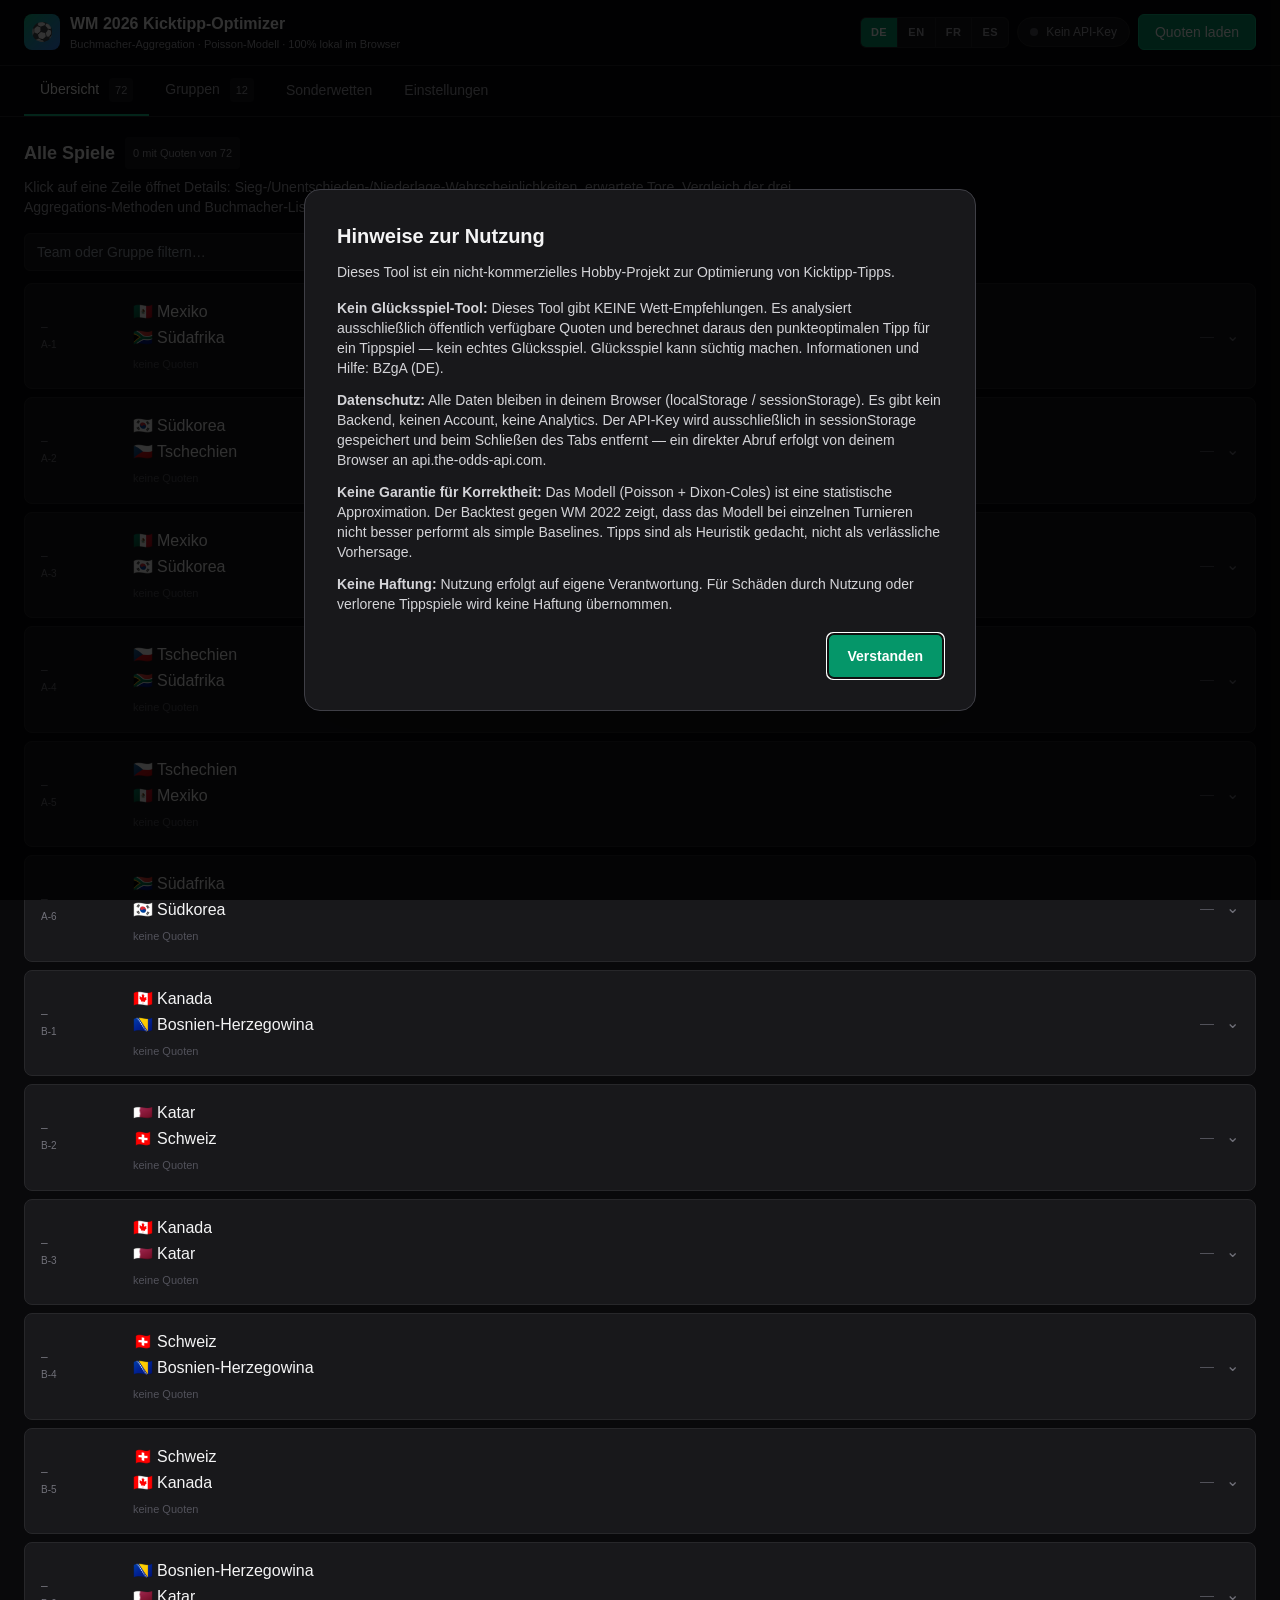
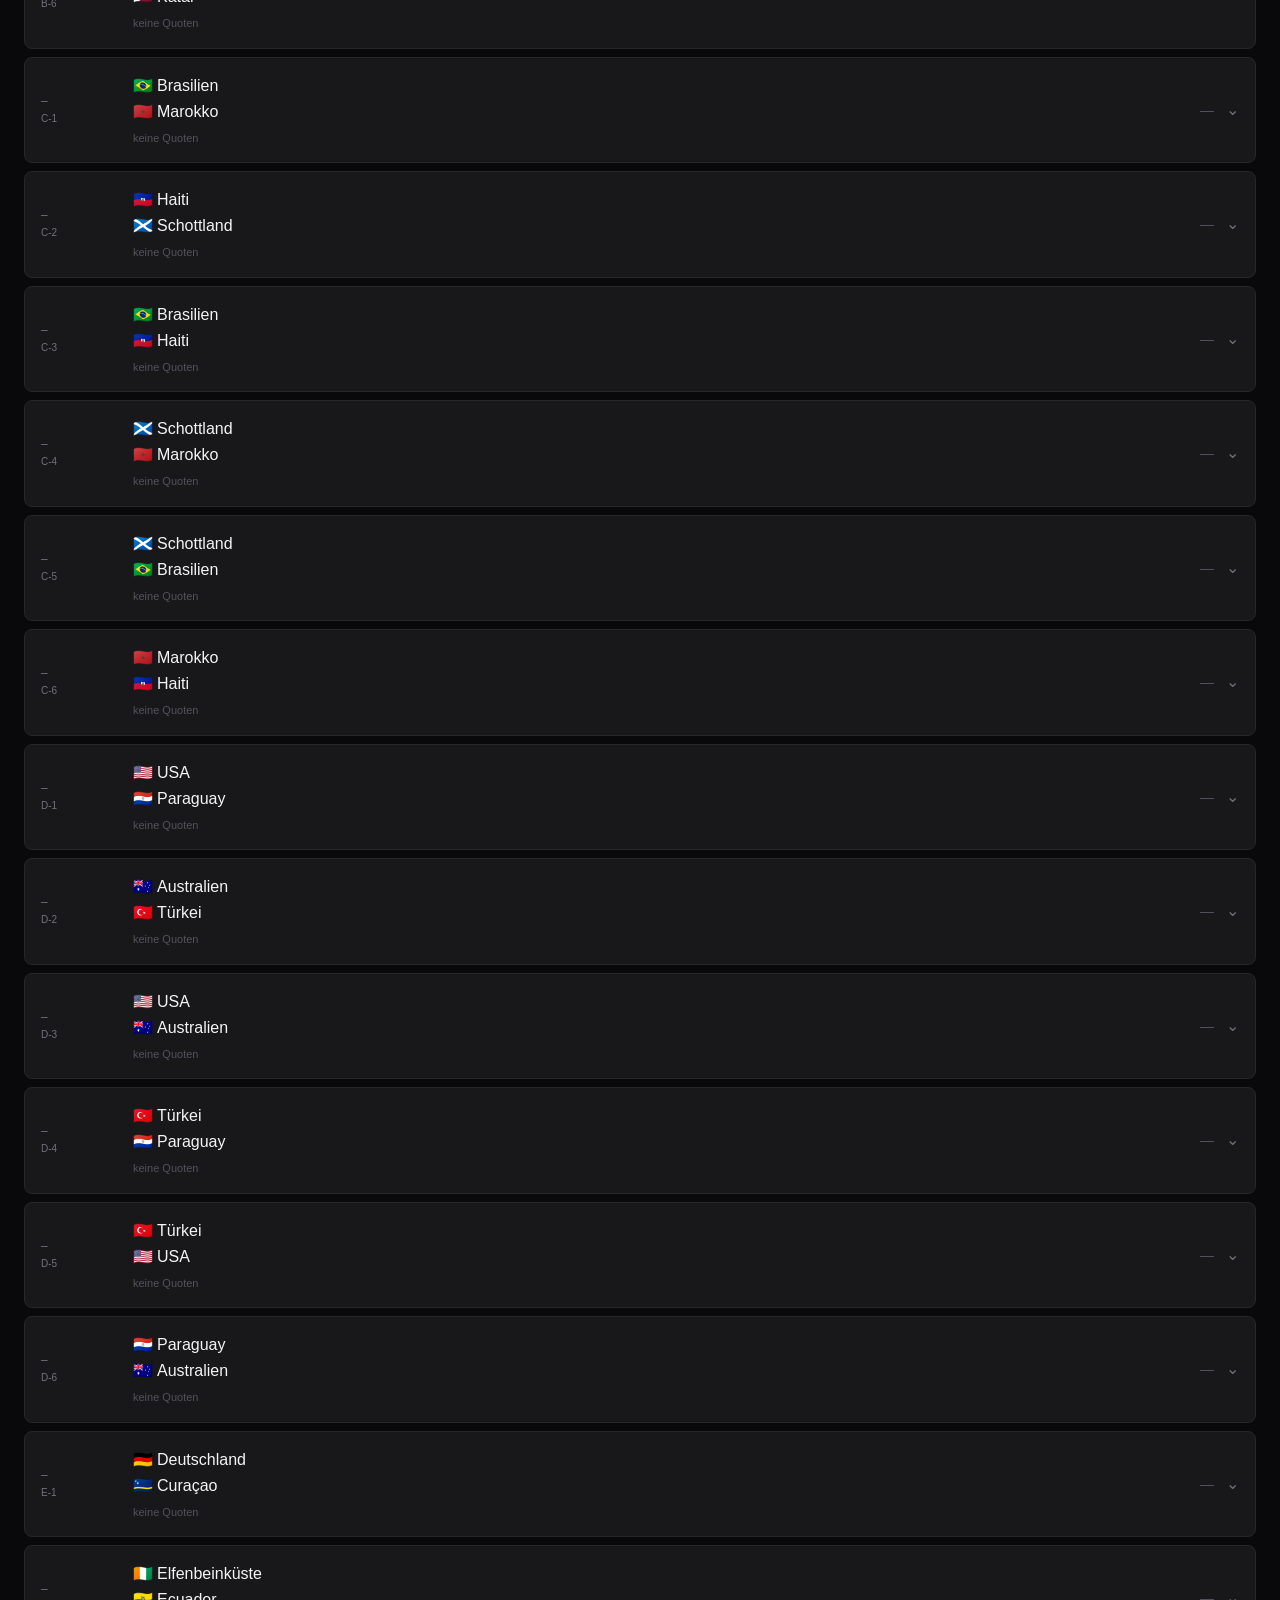
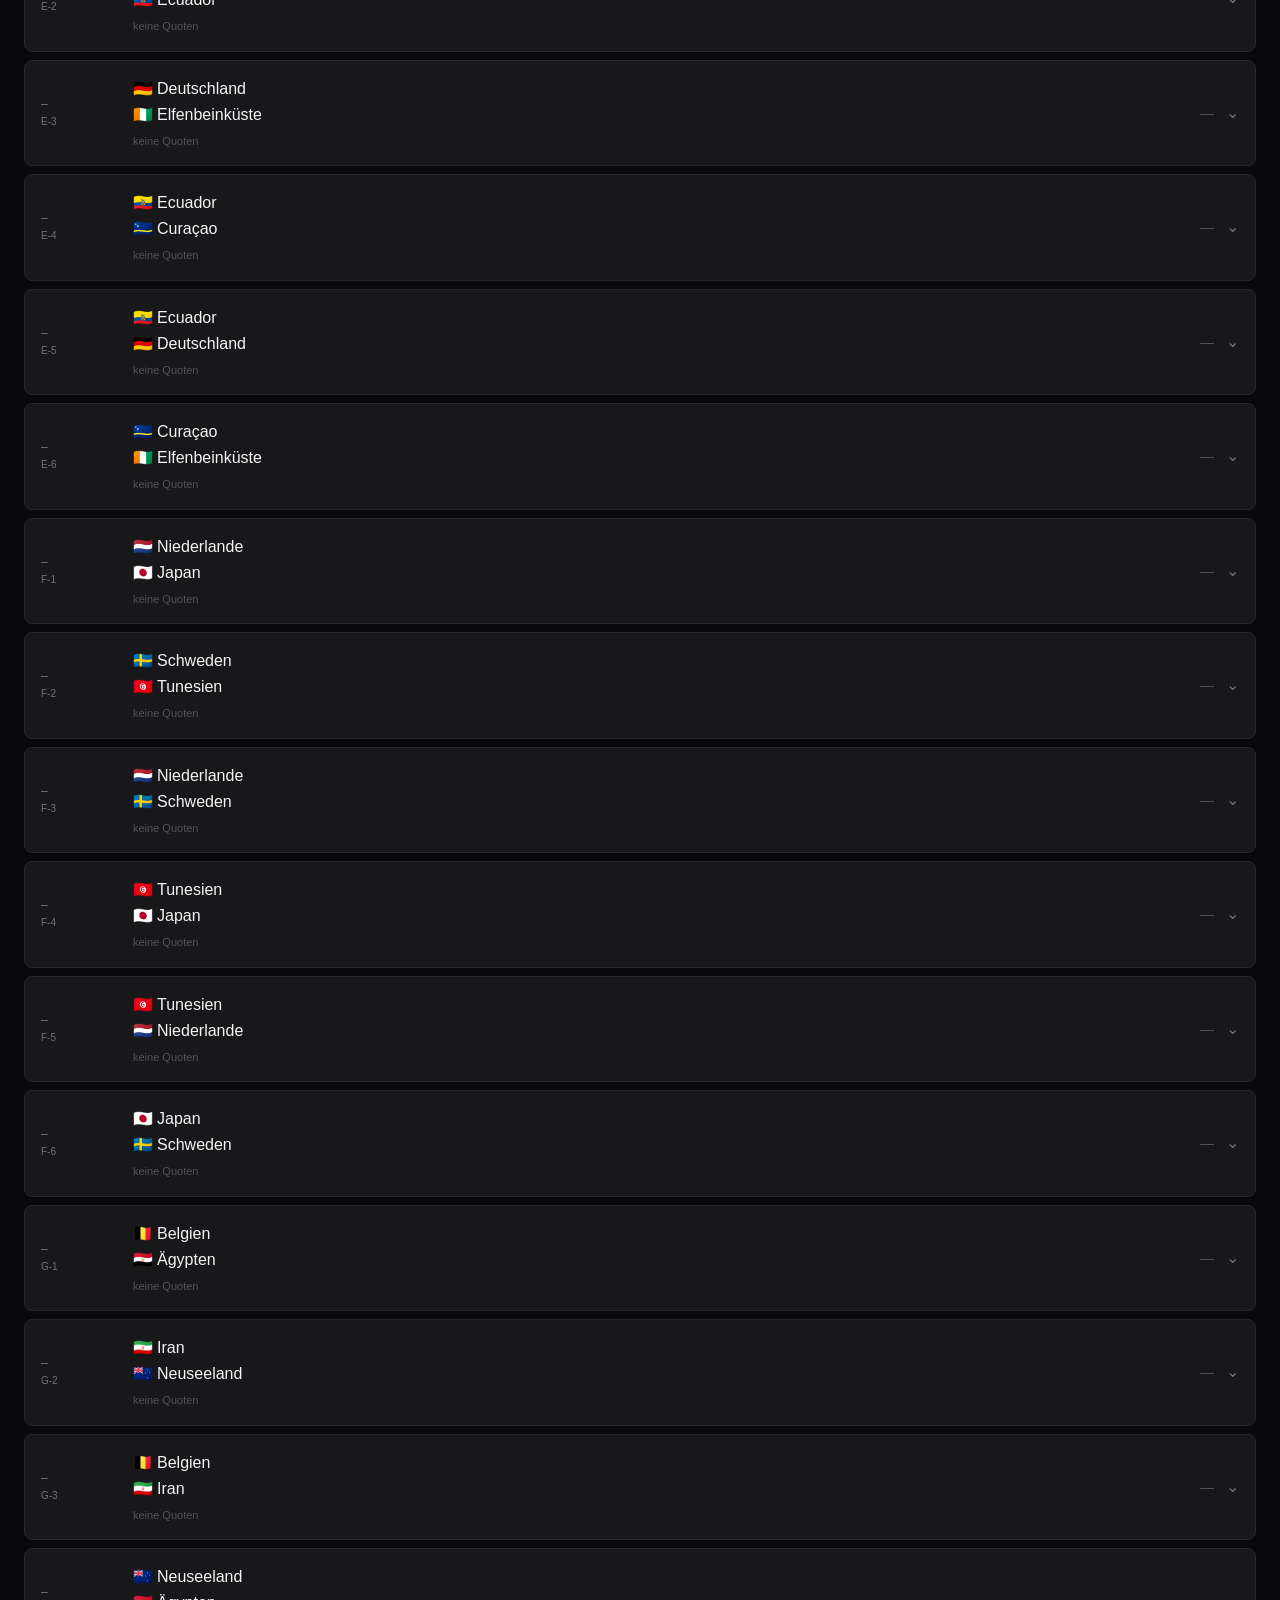
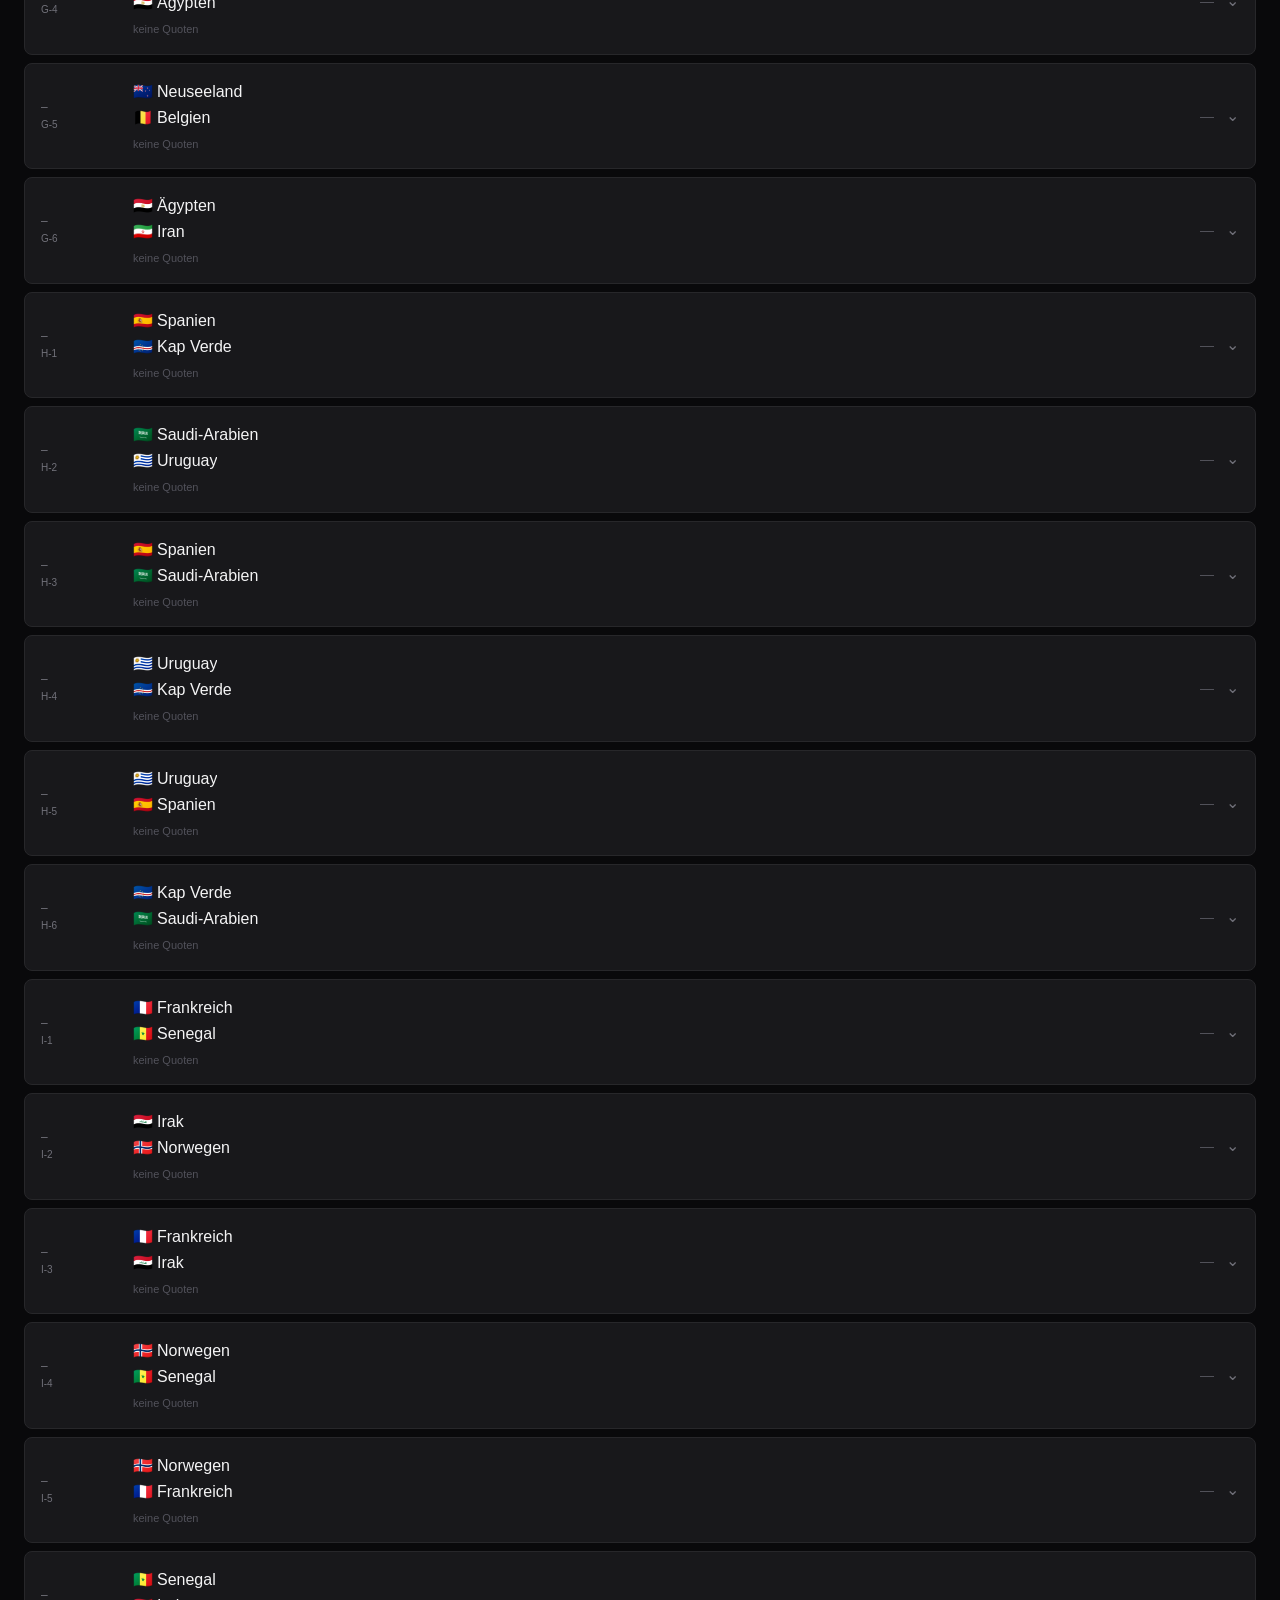
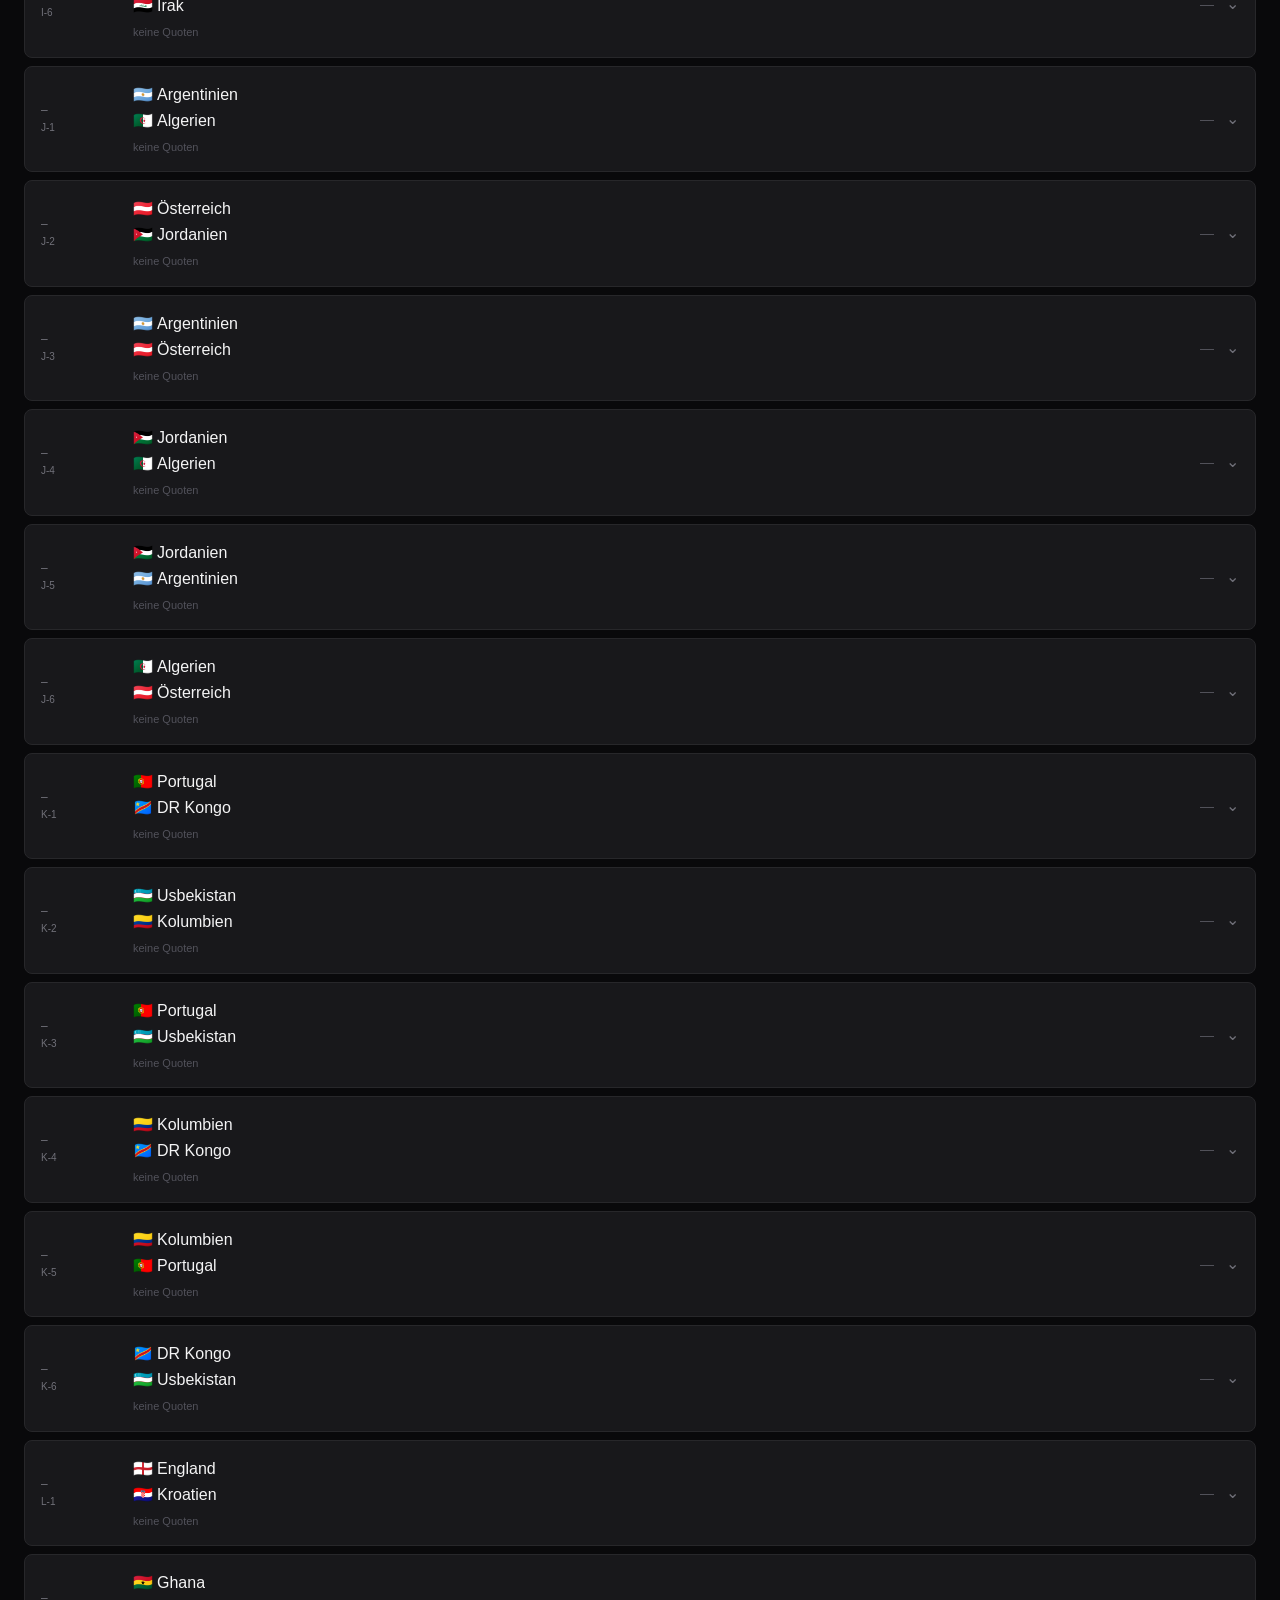
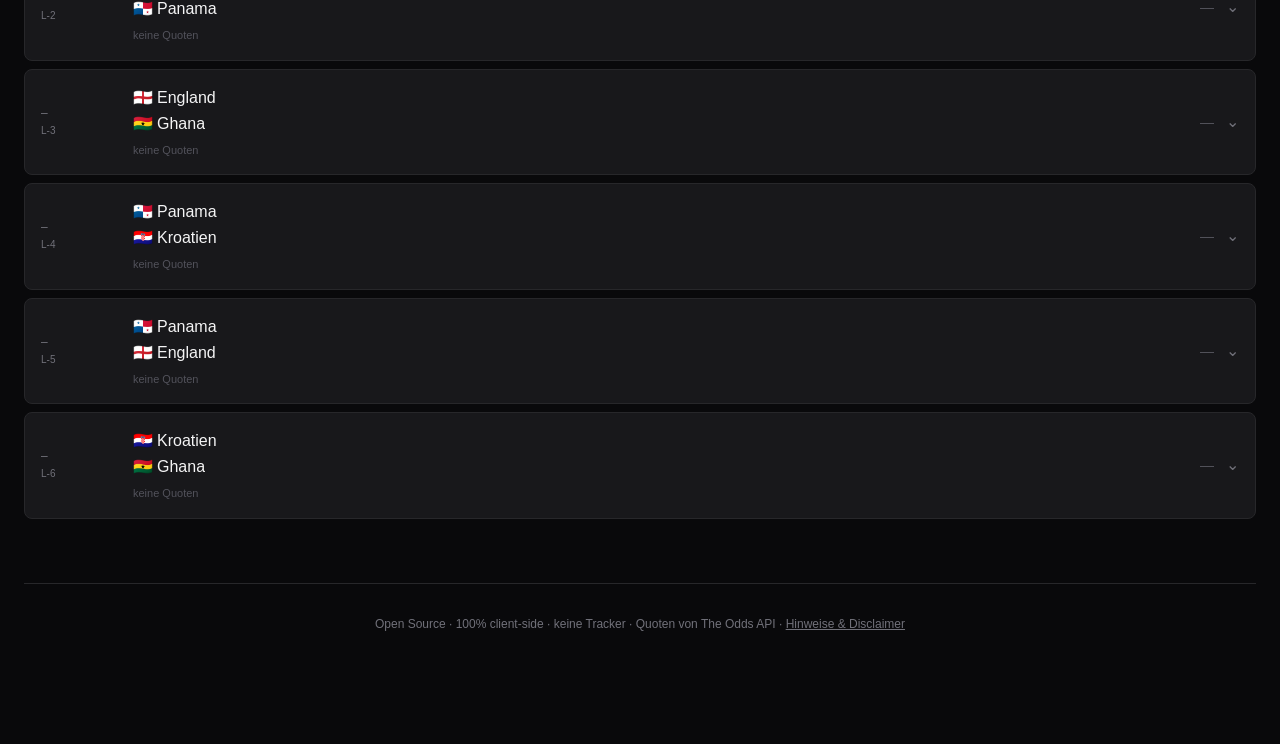
==== de/index.html @ d7603e02 "fix: resolve merge conflict in service worker and update domain Resolve merge conflict in sw.js by k" ====
<!DOCTYPE html>
<html lang="de" class="bg-zinc-950 text-zinc-100">
<head>
<meta charset="UTF-8">
<meta name="viewport" content="width=device-width, initial-scale=1.0, viewport-fit=cover">
<meta name="theme-color" content="#0d1117">
<title>WM 2026 Kicktipp-Optimizer – Quoten-Aggregator & Tipp-Berechner</title>
<meta name="description" content="WM 2026 Kicktipp-Optimizer: Quoten von 40+ Buchmachern aggregieren, optimalen Tipp via Poisson-Modell berechnen. Kostenlos, lokal im Browser, keine Anmeldung.">
<meta name="keywords" content="WM 2026, Kicktipp, Optimizer, Tippspiel, Buchmacher Quoten, Poisson Modell, Fußball Prognose, Weltmeisterschaft 2026">
<meta name="robots" content="index,follow,max-image-preview:large">
<meta name="author" content="WM 2026 Kicktipp-Optimizer">

<link rel="canonical" href="https://wm26-odds.com/de/">
<link rel="alternate" hreflang="de" href="https://wm26-odds.com/de/">
<link rel="alternate" hreflang="en" href="https://wm26-odds.com/en/">
<link rel="alternate" hreflang="fr" href="https://wm26-odds.com/fr/">
<link rel="alternate" hreflang="es" href="https://wm26-odds.com/es/">
<link rel="alternate" hreflang="x-default" href="https://wm26-odds.com/en/">

<meta property="og:type" content="website">
<meta property="og:locale" content="de_DE">
<meta property="og:locale:alternate" content="en_US">
<meta property="og:locale:alternate" content="fr_FR">
<meta property="og:locale:alternate" content="es_ES">
<meta property="og:title" content="WM 2026 Kicktipp-Optimizer – Quoten-Aggregator">
<meta property="og:description" content="Quoten von 40+ Buchmachern aggregieren und optimalen Tipp via Poisson-Modell berechnen. Kostenlos, lokal, ohne Anmeldung.">
<meta property="og:url" content="https://wm26-odds.com/de/">
<meta property="og:image" content="https://wm26-odds.com/og-image.svg">

<meta name="twitter:card" content="summary_large_image">
<meta name="twitter:title" content="WM 2026 Kicktipp-Optimizer">
<meta name="twitter:description" content="Optimaler Kicktipp-Tipp aus aggregierten Buchmacher-Quoten. 100% lokal im Browser.">
<meta name="twitter:image" content="https://wm26-odds.com/og-image.svg">

<script type="application/ld+json">
{
  "@context": "https://schema.org",
  "@type": "WebApplication",
  "name": "WM 2026 Kicktipp-Optimizer",
  "url": "https://wm26-odds.com/de/",
  "description": "Optimaler Kicktipp-Tipp für die FIFA WM 2026 aus aggregierten Buchmacher-Quoten via Poisson-Modell.",
  "applicationCategory": "SportsApplication",
  "operatingSystem": "Any (Web Browser)",
  "inLanguage": "de",
  "offers": { "@type": "Offer", "price": "0", "priceCurrency": "EUR" },
  "isAccessibleForFree": true
}
</script>

<link rel="manifest" href="/manifest.webmanifest">
<link rel="apple-touch-icon" href="/icon-192.svg">
<meta name="apple-mobile-web-app-capable" content="yes">
<meta name="apple-mobile-web-app-status-bar-style" content="black-translucent">
<link rel="icon" type="image/svg+xml" href="/favicon.svg">
<link rel="preconnect" href="https://api.the-odds-api.com" crossorigin>
<link rel="stylesheet" href="/assets/styles.css?v=v2026.05.24.1002">

<link rel="stylesheet" href="/assets/tailwind.css?v=v2026.05.24.1002">
<script defer src="https://cdn.vercel-insights.com/v1/script.js"></script>
<script>window.APP_LANG = 'de';</script>
</head>
<body class="bg-zinc-950 text-zinc-100 font-sans antialiased min-h-screen">

<header class="sticky top-0 z-50 bg-zinc-950/85 backdrop-blur-md border-b border-zinc-800">
  <div class="max-w-7xl mx-auto px-4 sm:px-6 py-3 flex items-center justify-between gap-3 flex-wrap">
    <a href="/de/" class="flex items-center gap-2.5 no-underline text-inherit">
      <div class="w-9 h-9 bg-gradient-to-br from-emerald-500 to-blue-500 rounded-lg flex items-center justify-center text-lg font-bold text-white">⚽</div>
      <div>
        <h1 class="text-sm sm:text-base font-semibold leading-tight">WM 2026 Kicktipp-Optimizer</h1>
        <div class="text-[11px] text-zinc-400 hidden sm:block" data-i18n="brandSub"></div>
      </div>
    </a>
    <div class="flex items-center gap-2 flex-wrap">
      <nav class="flex bg-zinc-900 border border-zinc-800 rounded-md overflow-hidden text-[11px] font-semibold uppercase tracking-wider" aria-label="Sprache wählen">
        <a href="/de/" class="px-2.5 py-1.5 bg-emerald-600 text-white" hreflang="de">DE</a>
        <a href="/en/" class="px-2.5 py-1.5 text-zinc-400 hover:text-white hover:bg-zinc-800 border-l border-zinc-800" hreflang="en">EN</a>
        <a href="/fr/" class="px-2.5 py-1.5 text-zinc-400 hover:text-white hover:bg-zinc-800 border-l border-zinc-800" hreflang="fr">FR</a>
        <a href="/es/" class="px-2.5 py-1.5 text-zinc-400 hover:text-white hover:bg-zinc-800 border-l border-zinc-800" hreflang="es">ES</a>
      </nav>
      <div id="apiStatus" class="inline-flex items-center gap-2 text-xs text-zinc-400 px-3 py-1.5 bg-zinc-900 border border-zinc-800 rounded-full">
        <span class="dot w-2 h-2 rounded-full bg-zinc-600"></span><span id="apiStatusText" data-i18n="apiStatusEmpty"></span>
      </div>
      <button id="fetchBtn" onclick="fetchAllOdds()" class="bg-emerald-600 hover:bg-emerald-500 text-white border border-emerald-500 px-3 sm:px-4 py-1.5 rounded-md text-sm font-medium min-h-[36px]" data-i18n="fetchOdds"></button>
    </div>
  </div>
</header>

<nav class="sticky top-[60px] z-40 bg-zinc-950/85 backdrop-blur-md border-b border-zinc-800 no-print">
  <div class="max-w-7xl mx-auto px-4 sm:px-6 flex">
    <button data-tab="overview" onclick="switchTab('overview')" class="text-white border-b-2 border-emerald-500 px-3 sm:px-4 py-3 text-sm font-medium min-h-[44px]">
      <span data-i18n="tabOverview"></span>
      <span class="ml-1.5 inline-block text-[11px] bg-zinc-900 px-1.5 py-0.5 rounded text-zinc-400" id="cntOverview">72</span>
    </button>
    <button data-tab="groups" onclick="switchTab('groups')" class="text-zinc-400 border-b-2 border-transparent px-3 sm:px-4 py-3 text-sm font-medium min-h-[44px]">
      <span data-i18n="tabGroups"></span>
      <span class="ml-1.5 inline-block text-[11px] bg-zinc-900 px-1.5 py-0.5 rounded text-zinc-400">12</span>
    </button>
    <button data-tab="specials" onclick="switchTab('specials')" class="text-zinc-400 border-b-2 border-transparent px-3 sm:px-4 py-3 text-sm font-medium min-h-[44px]">
      <span data-i18n="tabSpecials"></span>
    </button>
    <button data-tab="settings" onclick="switchTab('settings')" class="text-zinc-400 border-b-2 border-transparent px-3 sm:px-4 py-3 text-sm font-medium min-h-[44px]">
      <span data-i18n="tabSettings"></span>
    </button>
  </div>
</nav>

<main class="max-w-7xl mx-auto px-4 sm:px-6 pt-5 pb-20">

  <section data-tab-content="overview">
    <h2 class="text-lg font-semibold mb-2 flex items-center gap-2.5 flex-wrap">
      <span data-i18n="sectionAllMatches"></span>
      <span class="bg-zinc-900 text-zinc-400 text-[11px] font-medium px-2 py-0.5 rounded" id="overviewBadge"></span>
    </h2>
    <p class="text-zinc-400 text-sm mb-4 max-w-3xl" data-i18n="overviewHelp"></p>

    <div class="flex gap-2 items-center flex-wrap mb-3">
      <input type="text" id="filterInput" oninput="renderOverview()"
             class="bg-zinc-900 border border-zinc-800 text-white rounded-md px-3 py-2 text-sm min-w-[200px] flex-1 sm:flex-none sm:w-72 focus:outline-none focus:border-emerald-500"
             data-i18n-placeholder="filterPlaceholder">
      <button onclick="clearExpanded()" class="text-zinc-400 hover:text-white text-xs px-2.5 py-1.5 hover:bg-zinc-900 rounded" data-i18n="collapseAll"></button>
      <button onclick="exportCSV()" class="text-zinc-400 hover:text-white text-xs px-2.5 py-1.5 hover:bg-zinc-900 rounded" data-i18n="exportCsv"></button>
    </div>

    <div id="matchList"></div>
  </section>

  <section data-tab-content="groups" class="hidden">
    <h2 class="text-lg font-semibold mb-2 flex items-center gap-2.5 flex-wrap">
      <span data-i18n="sectionGroupStandings"></span>
      <span class="bg-zinc-900 text-zinc-400 text-[11px] font-medium px-2 py-0.5 rounded" data-i18n="groupBadge"></span>
    </h2>
    <p class="text-zinc-400 text-sm mb-4 max-w-3xl">
      <span data-i18n="groupHelp"></span>
      <span class="text-emerald-400">●</span> <span data-i18n="groupQual1"></span> ·
      <span class="text-blue-400">●</span> <span data-i18n="groupQual2"></span> ·
      <span class="text-amber-400">●</span> <span data-i18n="groupQual3"></span>.
    </p>
    <div id="groupsGrid" class="grid grid-cols-1 lg:grid-cols-2 xl:grid-cols-3 gap-4"></div>
  </section>

  <section data-tab-content="specials" class="hidden">
    <h2 class="text-lg font-semibold mb-2 flex items-center gap-2.5 flex-wrap">
      <span data-i18n="sectionSpecials"></span>
    </h2>
    <p class="text-zinc-400 text-sm mb-4 max-w-3xl" data-i18n="specialsHelp" data-i18n-html="1"></p>
    <div id="specialsContainer"></div>
  </section>

  <section data-tab-content="settings" class="hidden">
    <h2 class="text-lg font-semibold mb-4" data-i18n="sectionSettings"></h2>
    <div class="bg-zinc-900 border border-zinc-800 rounded-lg p-4 sm:p-6 max-w-3xl">

      <h3 class="text-xs uppercase tracking-wider text-zinc-400 font-semibold pb-2 mb-3 border-b border-zinc-800" data-i18n="settingsApiSection"></h3>
      <div class="grid sm:grid-cols-[200px,1fr] gap-3 items-center mb-3">
        <label class="text-sm text-zinc-400" for="apiKey" data-i18n="settingsApiKey"></label>
        <input type="password" id="apiKey" autocomplete="off"
               class="bg-zinc-950 border border-zinc-800 text-white rounded-md px-3 py-2 text-base sm:text-sm focus:outline-none focus:border-emerald-500 w-full max-w-md"
               data-i18n-placeholder="settingsApiKeyPlaceholder">
      </div>
      <div class="grid sm:grid-cols-[200px,1fr] gap-3 items-center mb-3">
        <label class="text-sm text-zinc-400" data-i18n="settingsRegions"></label>
        <div class="flex gap-2 flex-wrap">
          <label class="region-chip cursor-pointer inline-flex items-center gap-1.5 bg-zinc-950 border border-zinc-800 px-3 py-1.5 rounded-full text-xs text-zinc-400"><input type="checkbox" id="regEu" checked>EU</label>
          <label class="region-chip cursor-pointer inline-flex items-center gap-1.5 bg-zinc-950 border border-zinc-800 px-3 py-1.5 rounded-full text-xs text-zinc-400"><input type="checkbox" id="regUk" checked>UK</label>
          <label class="region-chip cursor-pointer inline-flex items-center gap-1.5 bg-zinc-950 border border-zinc-800 px-3 py-1.5 rounded-full text-xs text-zinc-400"><input type="checkbox" id="regUs" checked>US</label>
          <label class="region-chip cursor-pointer inline-flex items-center gap-1.5 bg-zinc-950 border border-zinc-800 px-3 py-1.5 rounded-full text-xs text-zinc-400"><input type="checkbox" id="regAu" checked>AU</label>
        </div>
      </div>
      <div class="grid sm:grid-cols-[200px,1fr] gap-3 items-center mb-4">
        <label class="text-sm text-zinc-400" for="defaultAgg" data-i18n="settingsAgg"></label>
        <select id="defaultAgg" class="bg-zinc-950 border border-zinc-800 text-white rounded-md px-3 py-2 text-base sm:text-sm focus:outline-none focus:border-emerald-500 w-full max-w-md">
          <option value="median" data-i18n="aggMedian"></option>
          <option value="mean" data-i18n="aggMean"></option>
          <option value="pinnacle" data-i18n="aggPinnacle"></option>
        </select>
      </div>
      <div class="bg-blue-500/10 border-l-3 border-blue-500 text-xs text-zinc-300 px-3 py-2.5 rounded-r-md mb-5" style="border-left-width:3px" data-i18n="privacyNote" data-i18n-html="1"></div>

      <h3 class="text-xs uppercase tracking-wider text-zinc-400 font-semibold pb-2 mb-3 border-b border-zinc-800" data-i18n="settingsKicktipp"></h3>
      <div class="grid sm:grid-cols-[200px,1fr] gap-3 items-center mb-2">
        <label class="text-sm text-zinc-400" for="ptsExact" data-i18n="settingsPtsExact"></label>
        <input type="number" id="ptsExact" value="4" step="1" min="0" class="bg-zinc-950 border border-zinc-800 text-white rounded-md px-3 py-2 text-base sm:text-sm focus:outline-none focus:border-emerald-500 w-24">
      </div>
      <div class="grid sm:grid-cols-[200px,1fr] gap-3 items-center mb-2">
        <label class="text-sm text-zinc-400" for="ptsDiff" data-i18n="settingsPtsDiff"></label>
        <input type="number" id="ptsDiff" value="3" step="1" min="0" class="bg-zinc-950 border border-zinc-800 text-white rounded-md px-3 py-2 text-base sm:text-sm focus:outline-none focus:border-emerald-500 w-24">
      </div>
      <div class="grid sm:grid-cols-[200px,1fr] gap-3 items-center mb-5">
        <label class="text-sm text-zinc-400" for="ptsTend" data-i18n="settingsPtsTend"></label>
        <input type="number" id="ptsTend" value="2" step="1" min="0" class="bg-zinc-950 border border-zinc-800 text-white rounded-md px-3 py-2 text-base sm:text-sm focus:outline-none focus:border-emerald-500 w-24">
      </div>

      <h3 class="text-xs uppercase tracking-wider text-zinc-400 font-semibold pb-2 mb-3 border-b border-zinc-800" data-i18n="settingsModel"></h3>
      <div class="grid sm:grid-cols-[200px,1fr] gap-3 items-center mb-5">
        <label class="text-sm text-zinc-400" for="maxGoals" data-i18n="settingsMaxGoals"></label>
        <input type="number" id="maxGoals" value="7" step="1" min="3" max="10" class="bg-zinc-950 border border-zinc-800 text-white rounded-md px-3 py-2 text-base sm:text-sm focus:outline-none focus:border-emerald-500 w-24">
      </div>

      <div class="flex gap-2 flex-wrap pt-4 border-t border-zinc-800">
        <button onclick="saveState()" class="bg-emerald-600 hover:bg-emerald-500 text-white border border-emerald-500 px-4 py-2 rounded-md text-sm font-medium min-h-[40px]" data-i18n="settingsSave"></button>
        <button onclick="loadState()" class="bg-zinc-900 hover:bg-zinc-800 border border-zinc-800 text-zinc-200 px-4 py-2 rounded-md text-sm font-medium min-h-[40px]" data-i18n="settingsLoad"></button>
        <button onclick="clearAll()" class="ml-auto text-red-400 hover:text-red-300 px-4 py-2 rounded-md text-sm font-medium min-h-[40px]" data-i18n="settingsReset"></button>
      </div>
    </div>
  </section>

  <footer class="text-center text-zinc-500 text-xs py-8 mt-16 border-t border-zinc-800">
    <p data-i18n="footerText" data-i18n-html="1"></p>
  </footer>
</main>

<div id="toast" class="fixed bottom-4 right-4 left-4 sm:left-auto z-[200] bg-zinc-900 border border-emerald-500 text-white px-4 py-2.5 rounded-lg shadow-xl text-sm opacity-0 pointer-events-none transition-all"></div>

<script src="/assets/i18n.js?v=v2026.05.24.1002"></script>
<script src="/assets/app.js?v=v2026.05.24.1002"></script>
</body>
</html>
---- assets/styles.css ----
/* Minimal custom styles – Tailwind übernimmt den Rest */

/* Pulse animation für Loading-Dot */
@keyframes pulse-dot { 0%, 100% { opacity: 1 } 50% { opacity: 0.3 } }
.animate-pulse-dot { animation: pulse-dot 1s infinite; }

/* Custom: Region-Chip "active state" via :has() (Tailwind kann das nicht direkt) */
.region-chip:has(input:checked) {
  background: rgba(63, 185, 80, 0.15);
  color: #3fb950;
  border-color: #3fb950;
}
.region-chip input { display: none; }

/* Sort-Indicator für Tabellen-Header */
th.sort-asc::after { content: ' ↑'; color: #3fb950; }
th.sort-desc::after { content: ' ↓'; color: #3fb950; }

/* Smooth slide-in für Detail-Panel */
.detail-panel-enter {
  animation: slideDown 0.2s ease-out;
}
@keyframes slideDown {
  from { opacity: 0; max-height: 0; }
  to { opacity: 1; max-height: 1200px; }
}

/* Sichtbare Scrollbar im Bookmaker-Listen-Container */
.bm-scroll::-webkit-scrollbar { width: 6px; height: 6px; }
.bm-scroll::-webkit-scrollbar-thumb { background: #30363d; border-radius: 3px; }
.bm-scroll::-webkit-scrollbar-track { background: transparent; }

/* iOS-Safari: prevent zoom on input focus */
@supports (-webkit-touch-callout: none) {
  input[type="number"], input[type="text"], input[type="password"], select, textarea {
    font-size: 16px !important;
  }
}

/* Print-Stylesheet für saubere Ausdrucke */
@media print {
  .no-print { display: none !important; }
  body { background: white; color: black; }
}
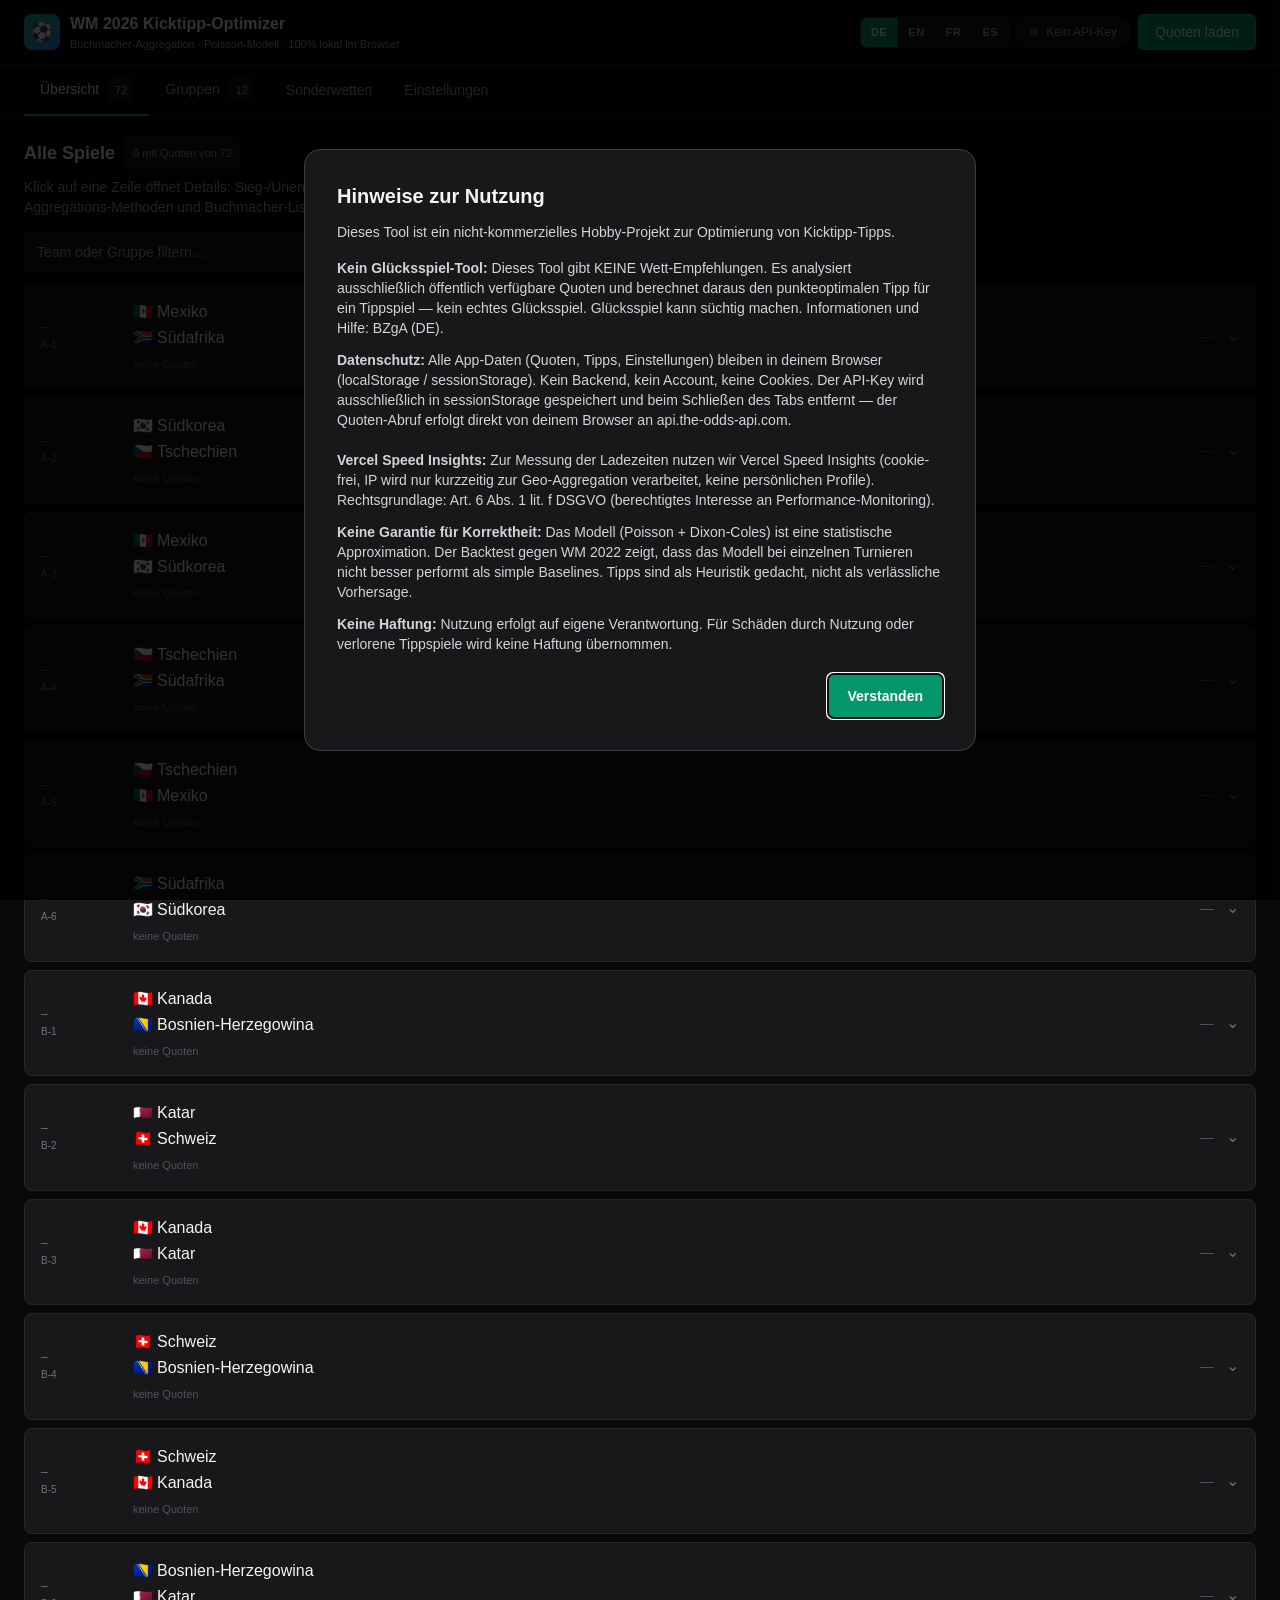
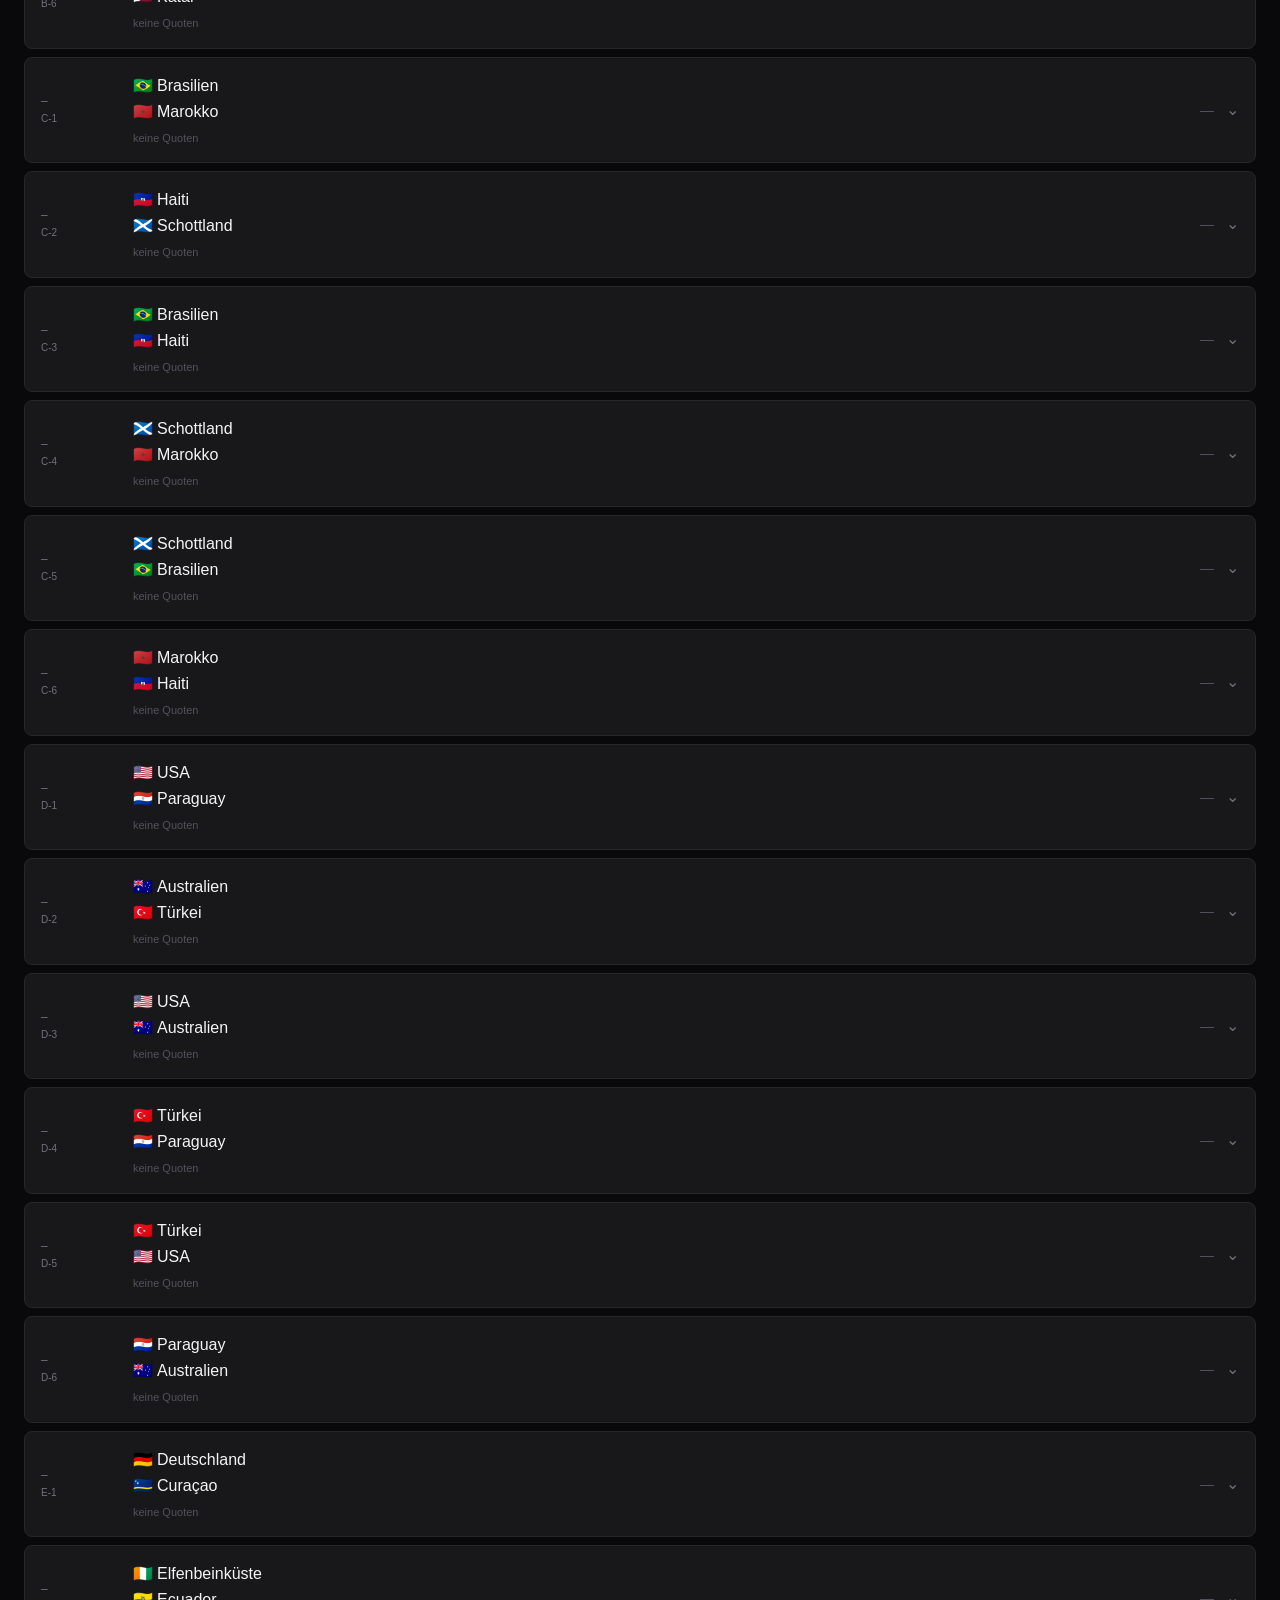
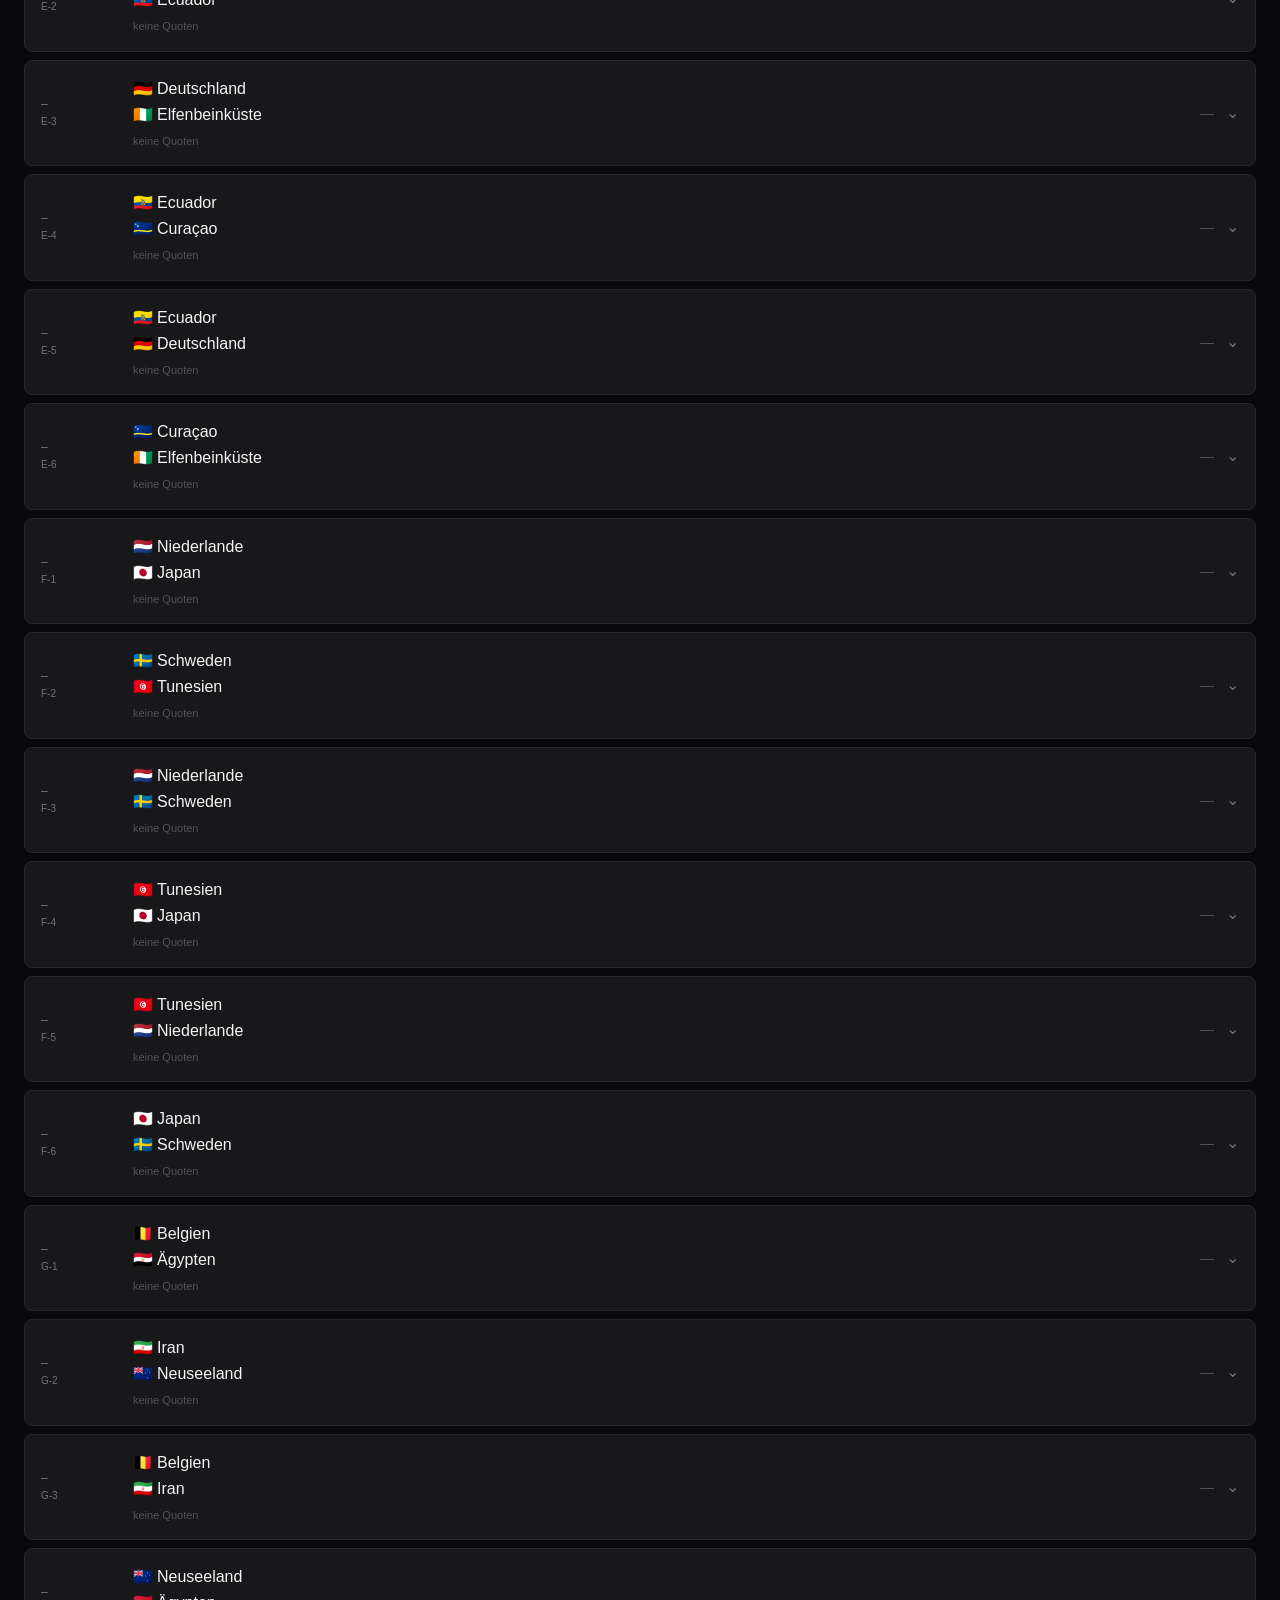
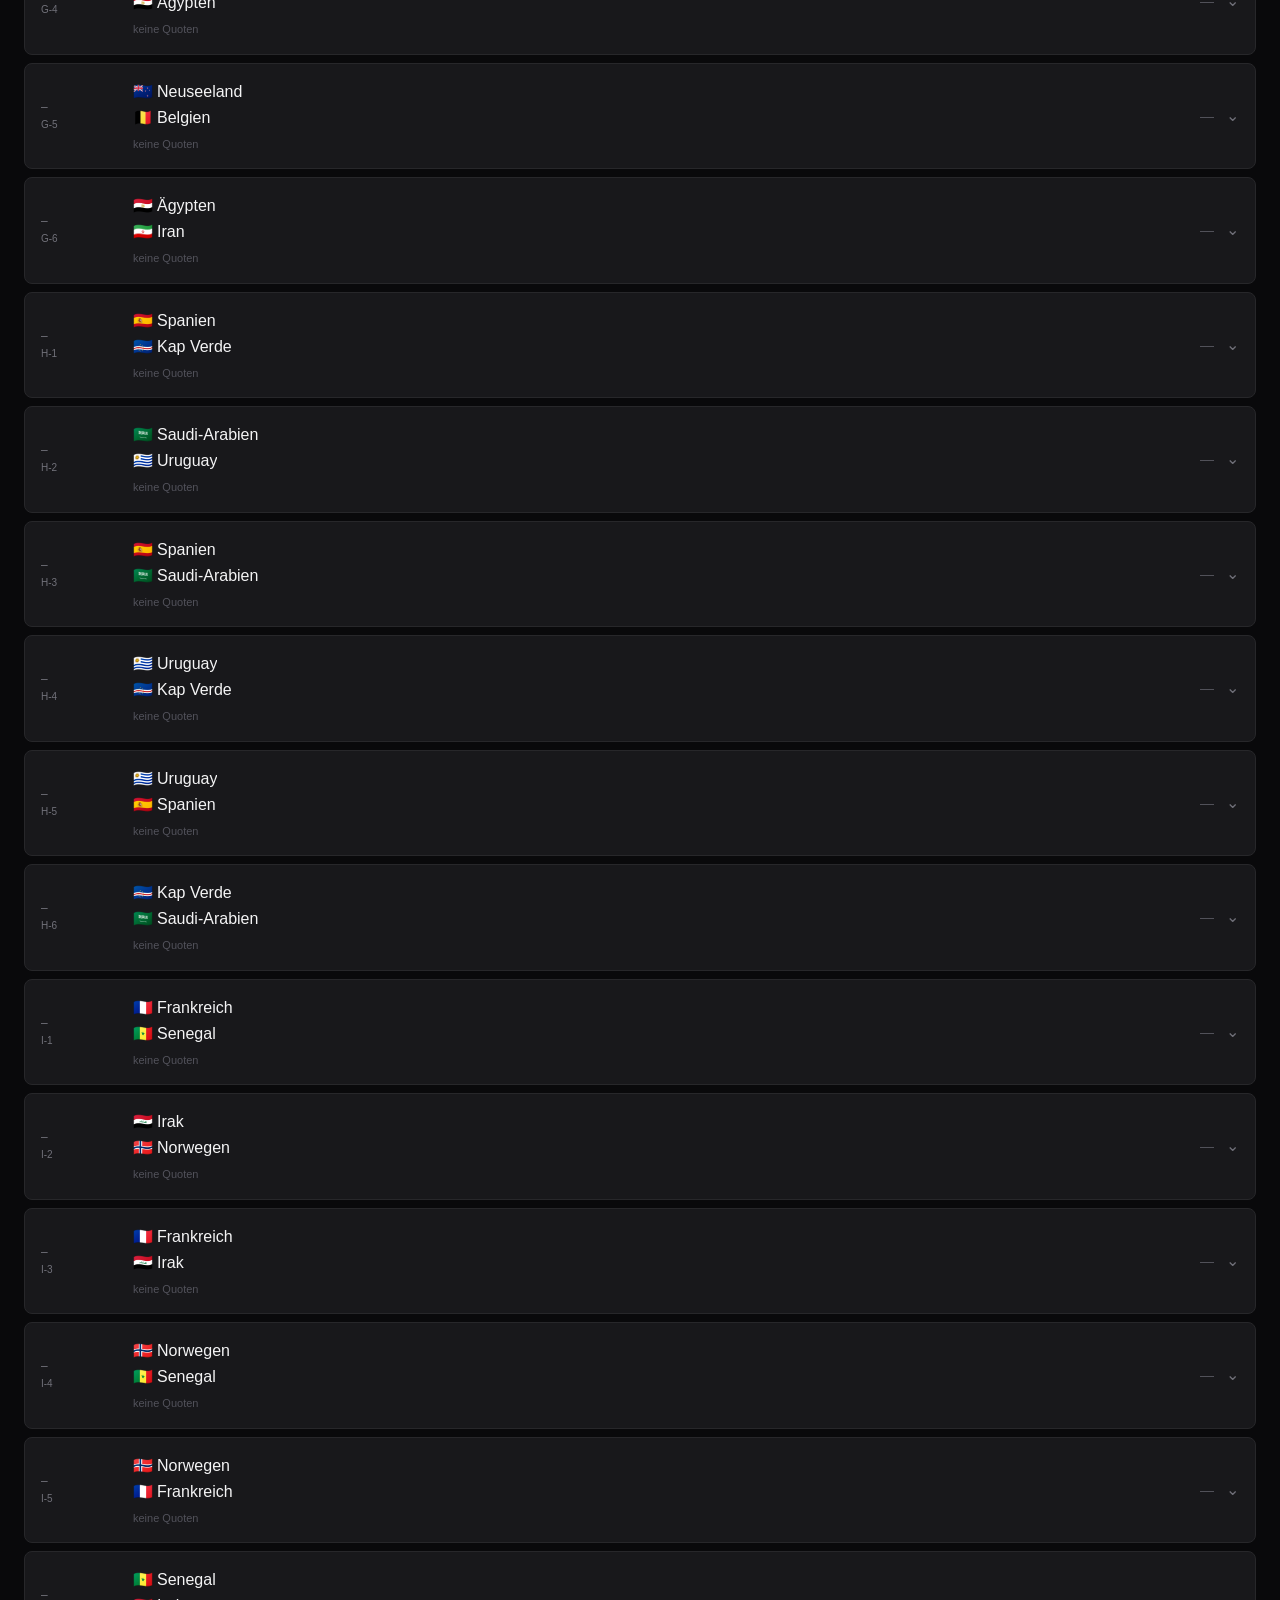
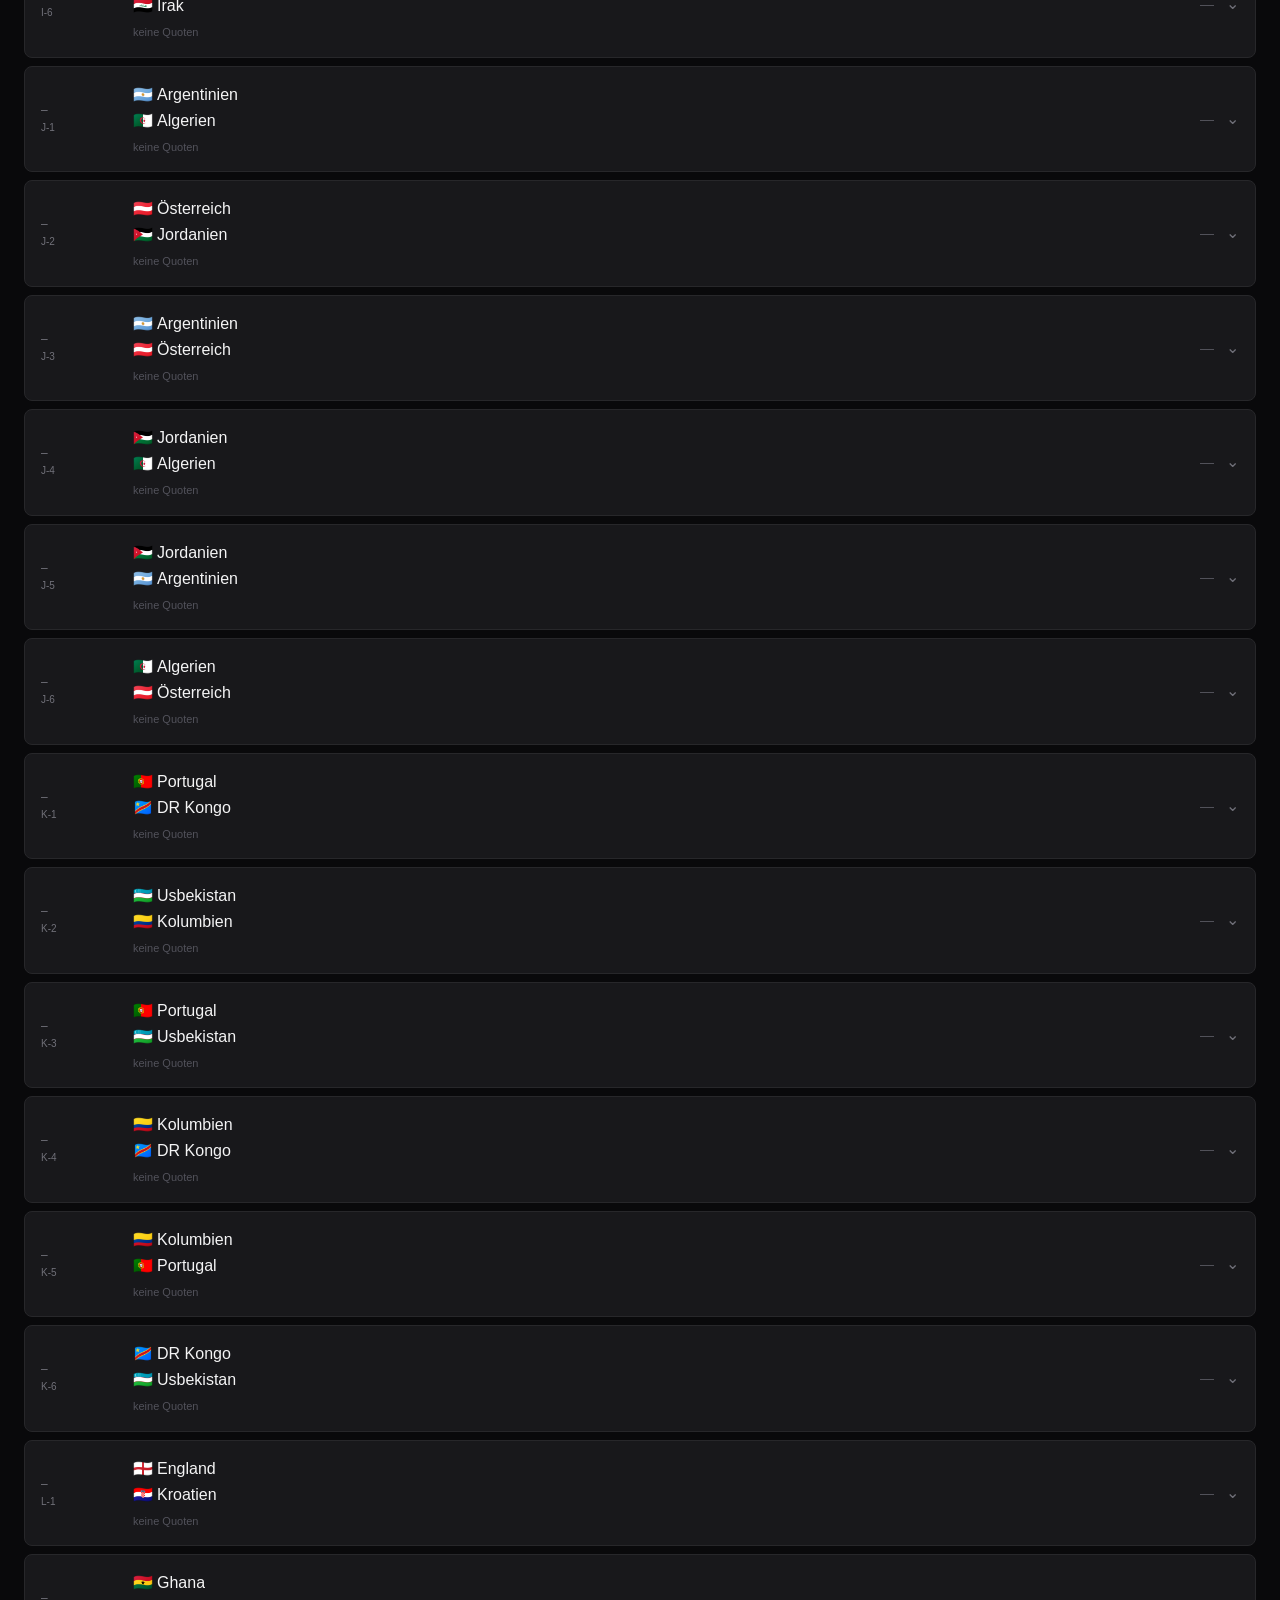
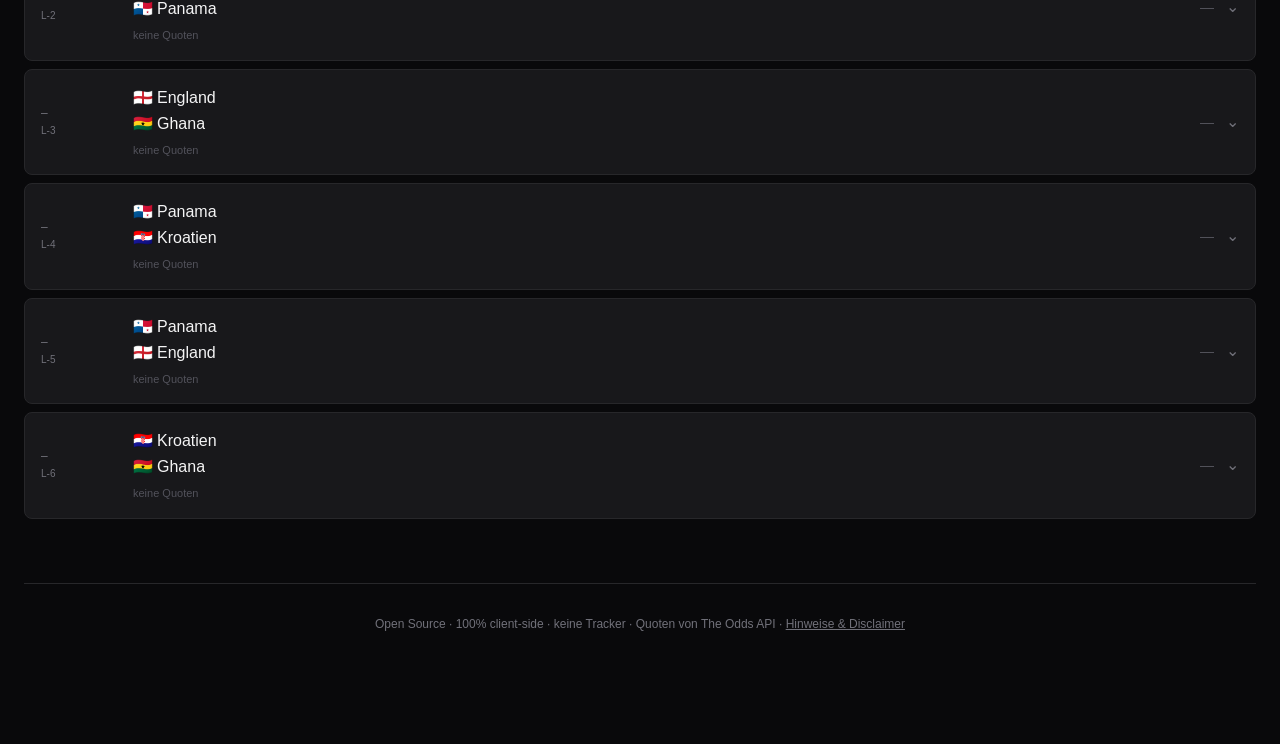
==== commit 58188b75: "chore: bump version to v2026.05.24.1012 Update version string across service worker, HTML files, and" ====
--- a/de/index.html
+++ b/de/index.html
@@ -53,9 +53,9 @@
 <meta name="apple-mobile-web-app-status-bar-style" content="black-translucent">
 <link rel="icon" type="image/svg+xml" href="/favicon.svg">
 <link rel="preconnect" href="https://api.the-odds-api.com" crossorigin>
-<link rel="stylesheet" href="/assets/styles.css?v=v2026.05.24.1002">
-
-<link rel="stylesheet" href="/assets/tailwind.css?v=v2026.05.24.1002">
+<link rel="stylesheet" href="/assets/styles.css?v=v2026.05.24.1012">
+
+<link rel="stylesheet" href="/assets/tailwind.css?v=v2026.05.24.1012">
 <script defer src="https://cdn.vercel-insights.com/v1/script.js"></script>
 <script>window.APP_LANG = 'de';</script>
 </head>
@@ -211,7 +211,7 @@
 
 <div id="toast" class="fixed bottom-4 right-4 left-4 sm:left-auto z-[200] bg-zinc-900 border border-emerald-500 text-white px-4 py-2.5 rounded-lg shadow-xl text-sm opacity-0 pointer-events-none transition-all"></div>
 
-<script src="/assets/i18n.js?v=v2026.05.24.1002"></script>
-<script src="/assets/app.js?v=v2026.05.24.1002"></script>
+<script src="/assets/i18n.js?v=v2026.05.24.1012"></script>
+<script src="/assets/app.js?v=v2026.05.24.1012"></script>
 </body>
 </html>
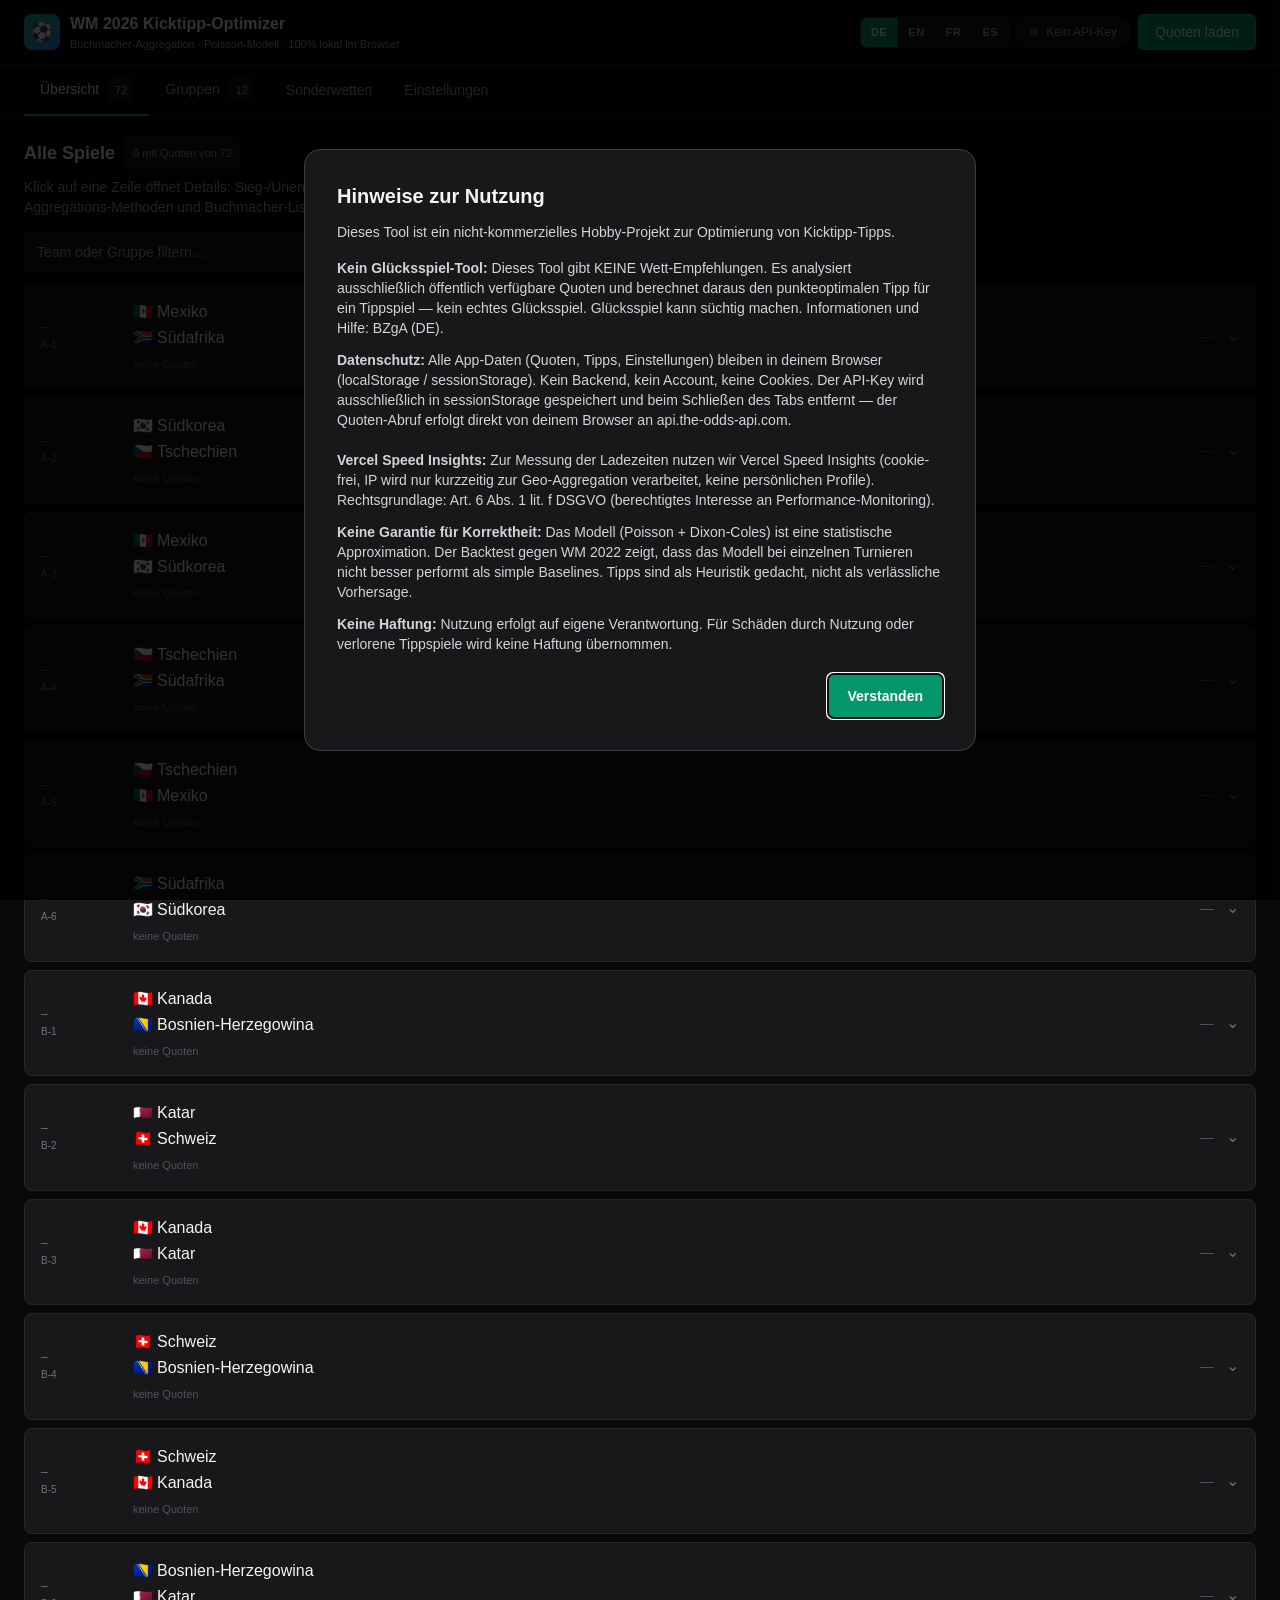
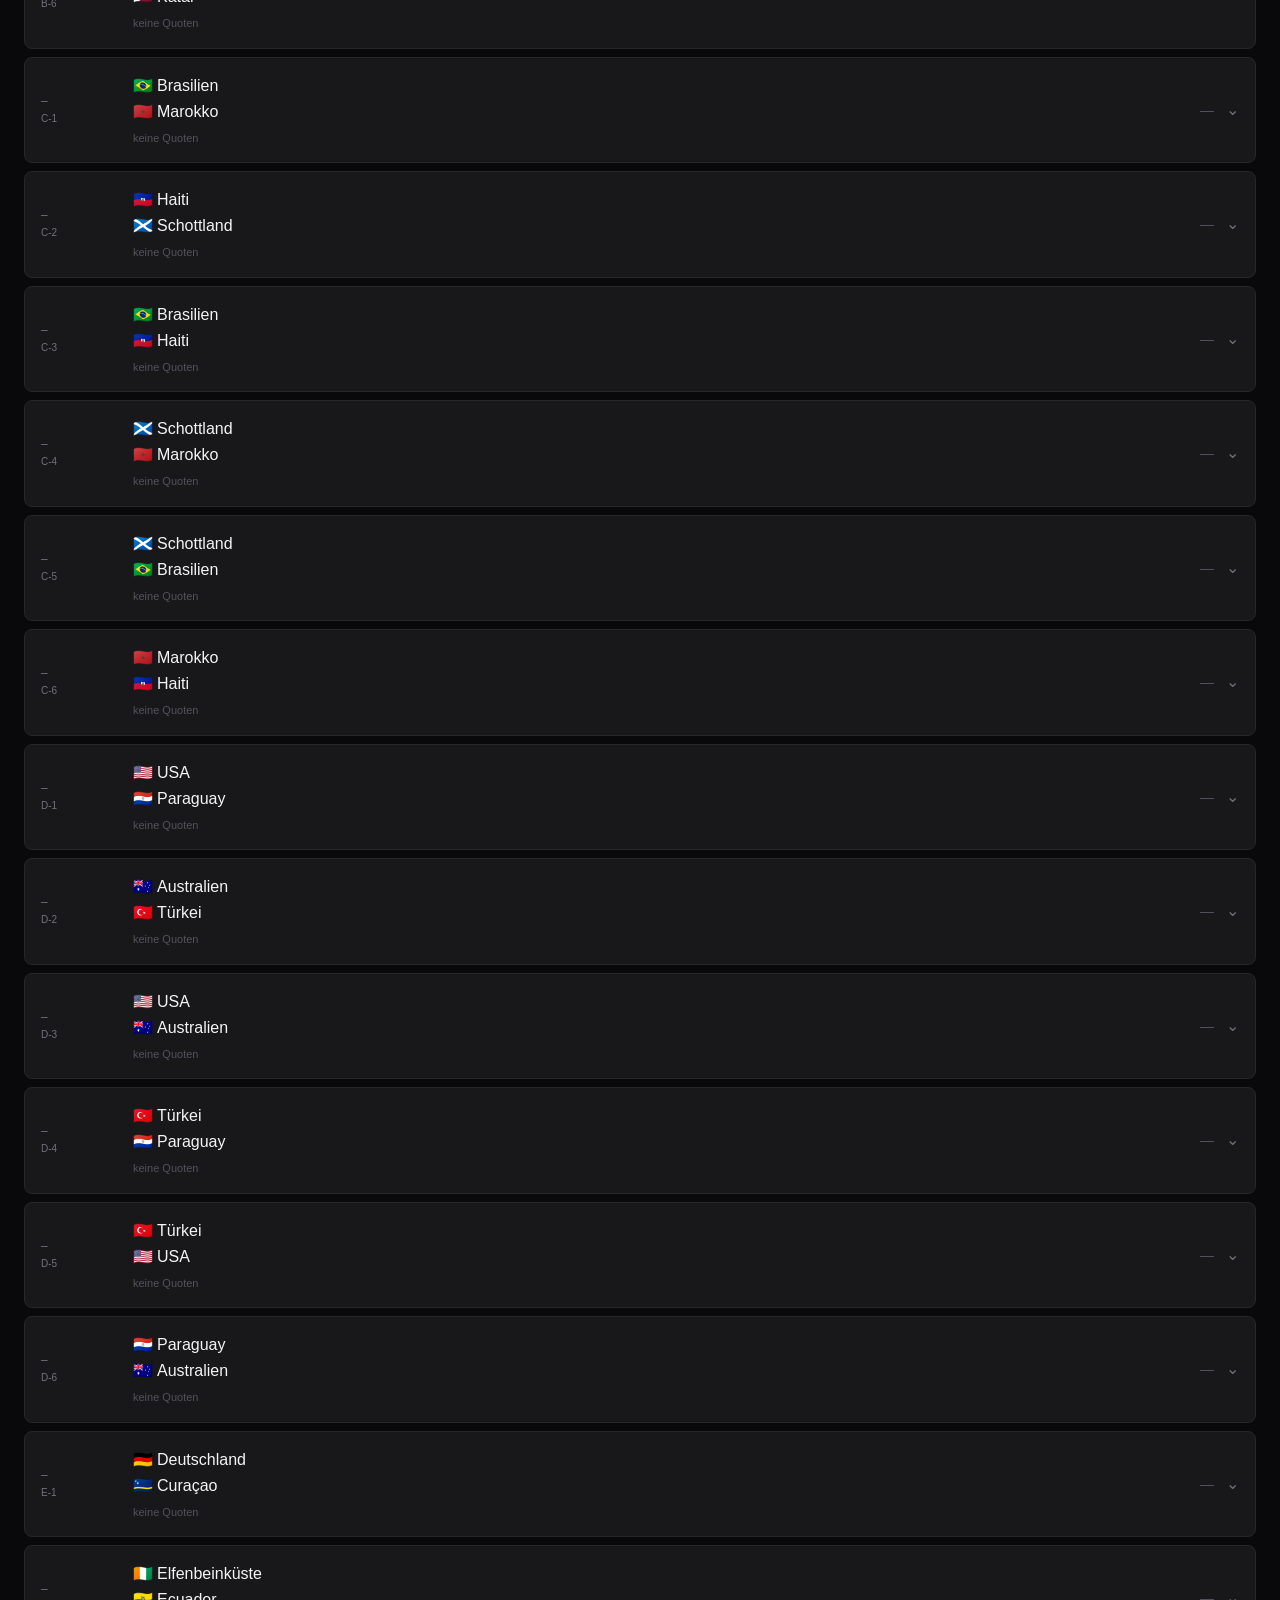
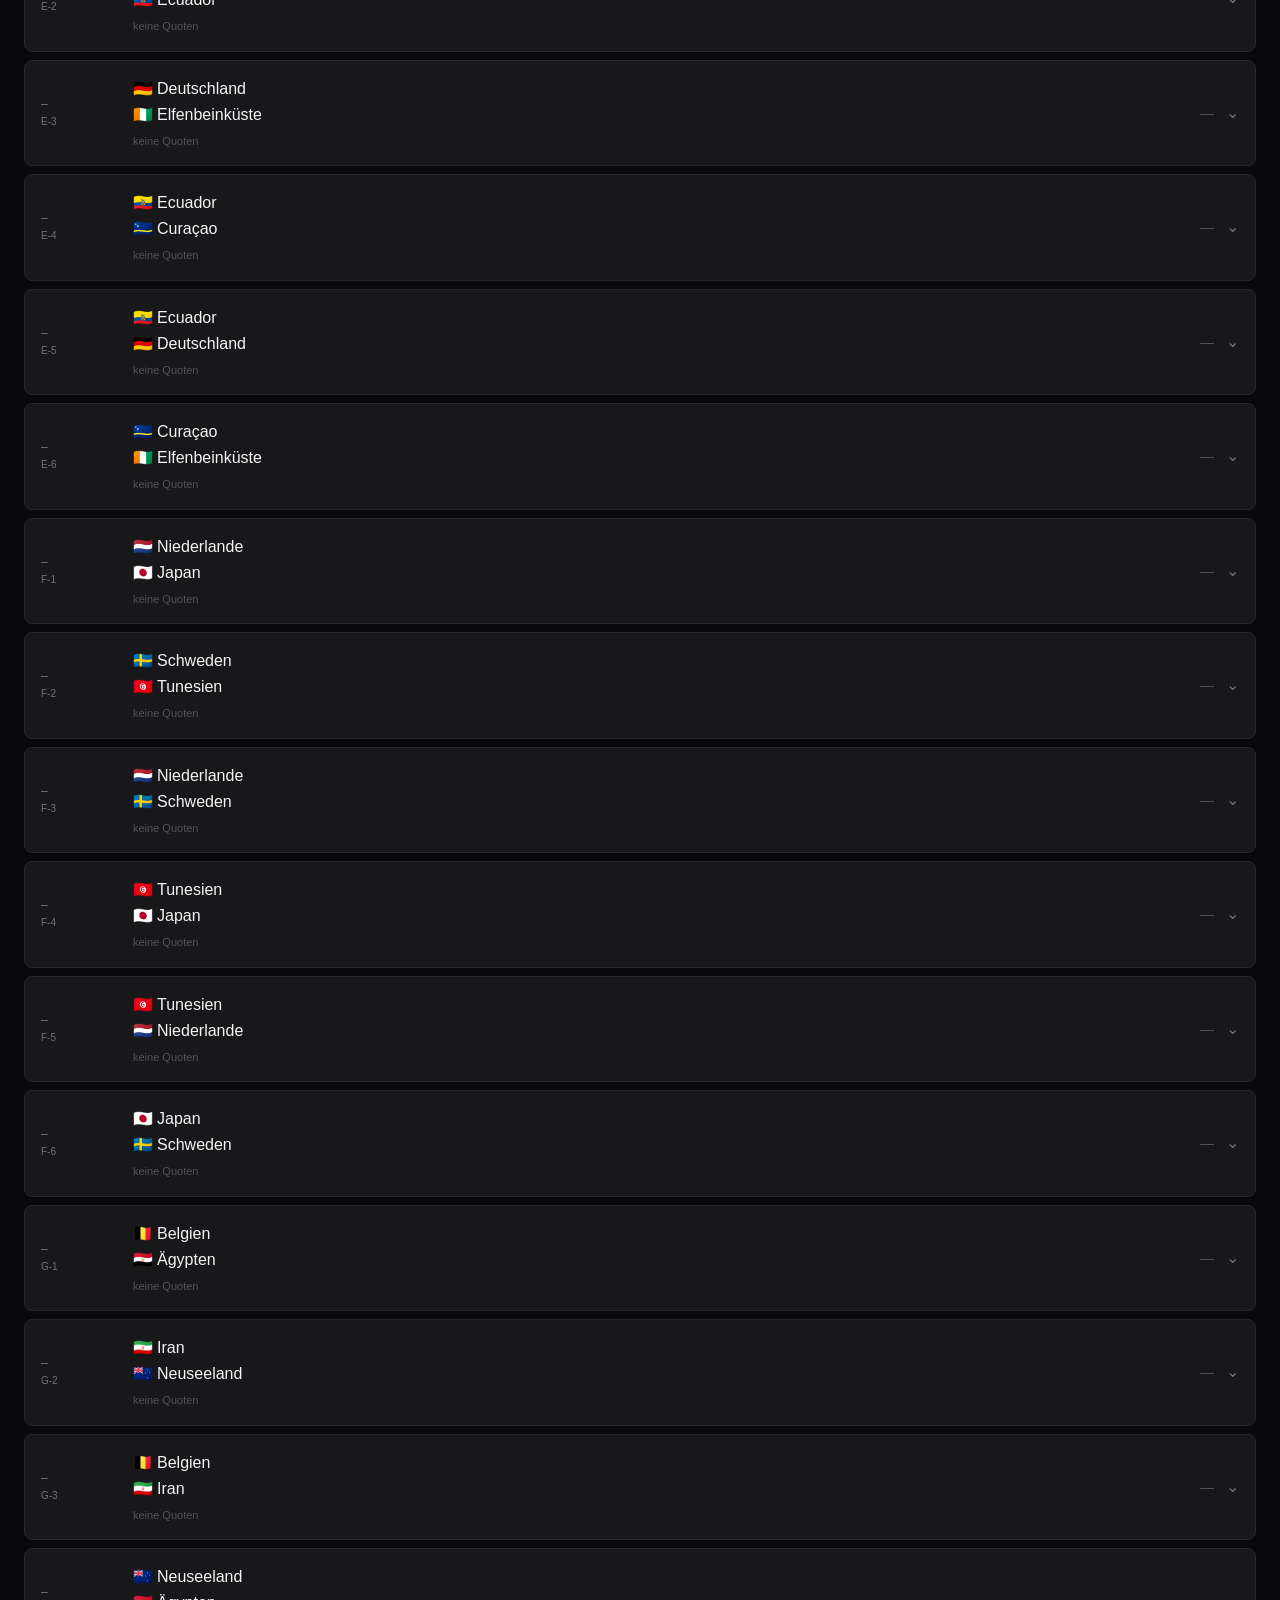
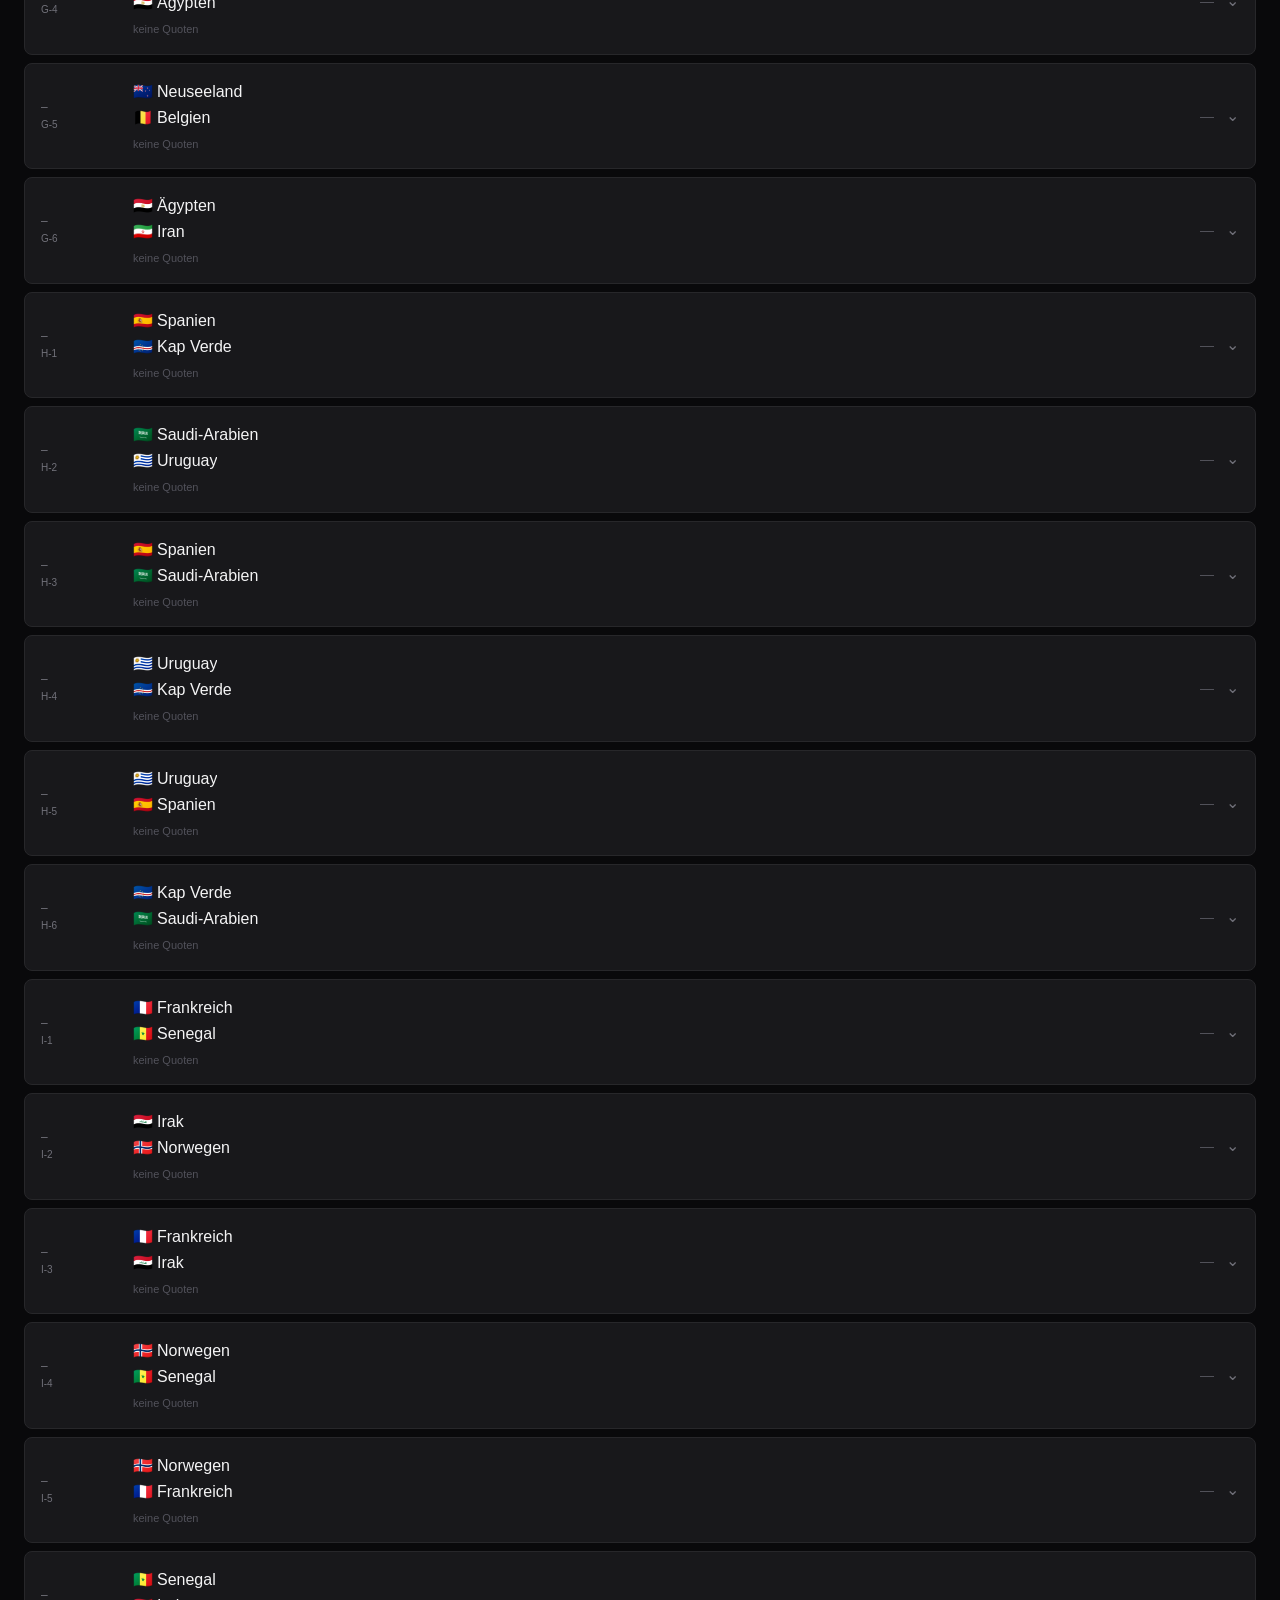
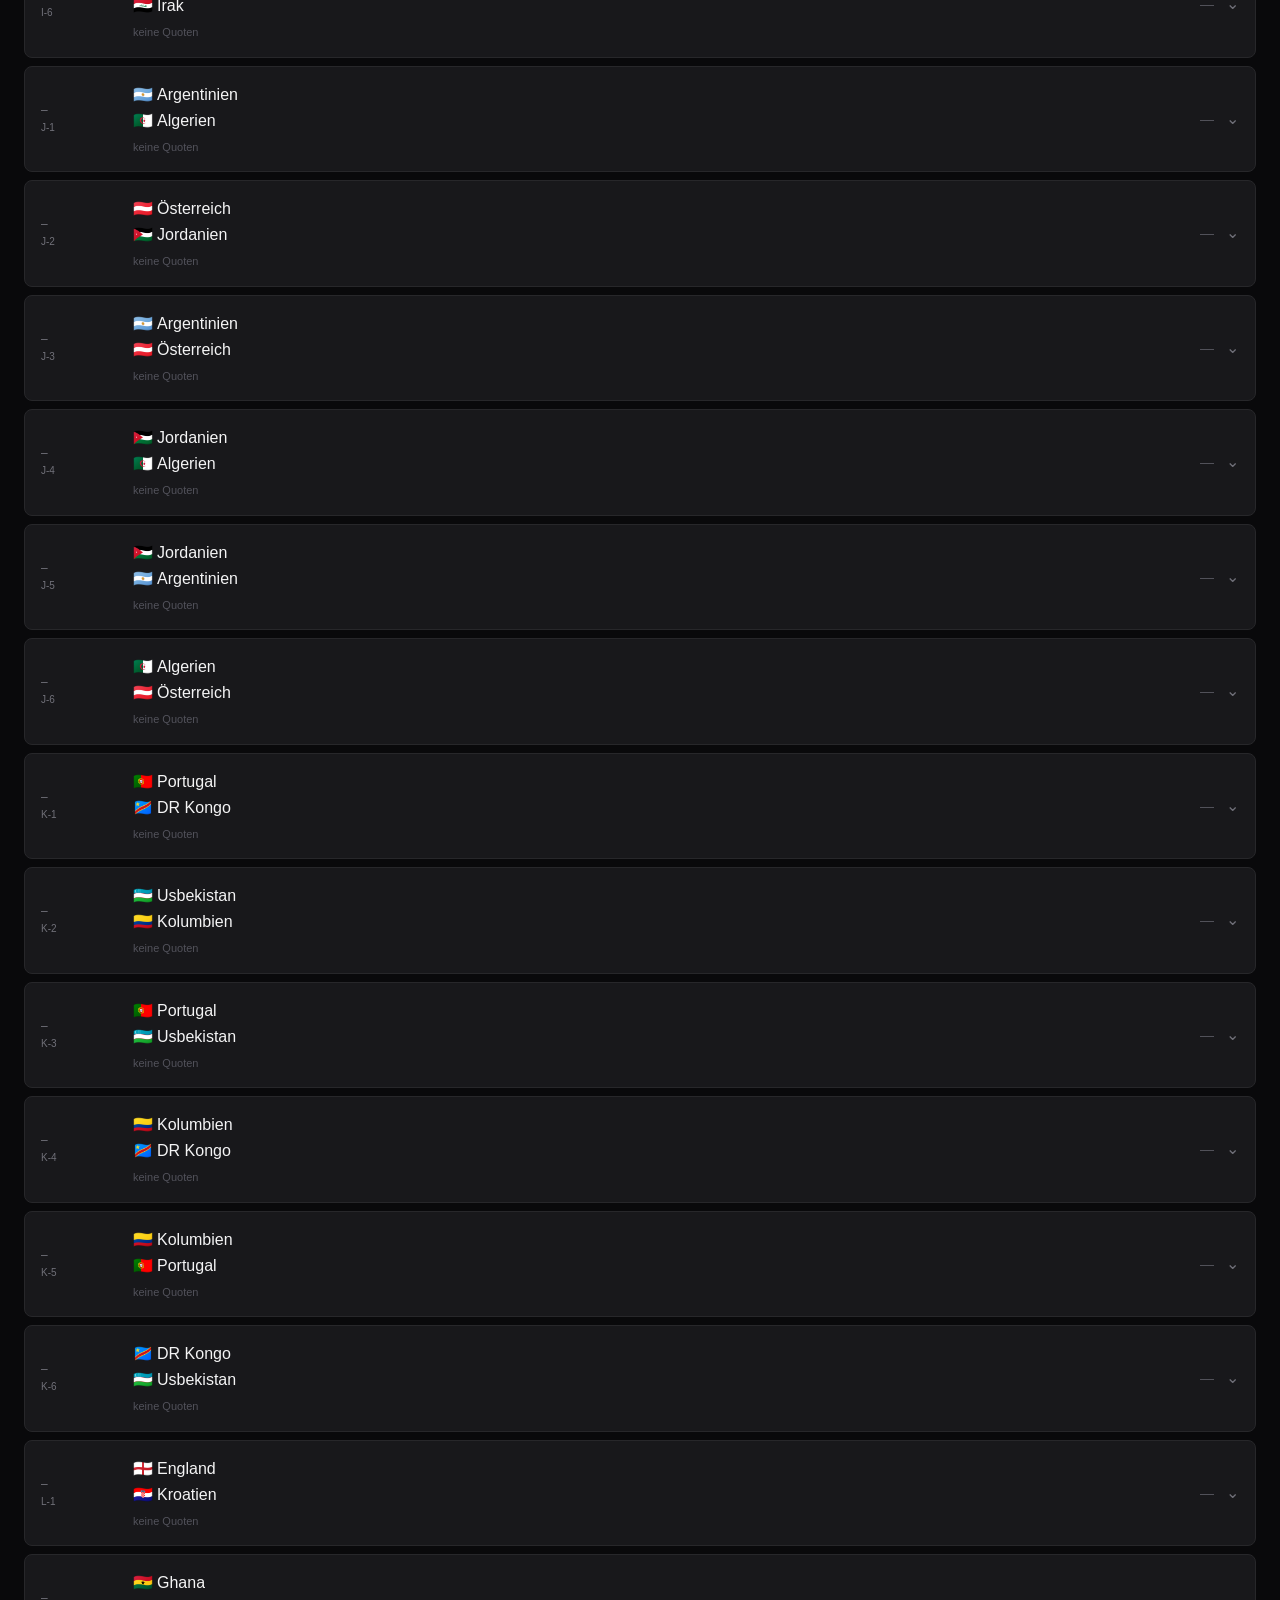
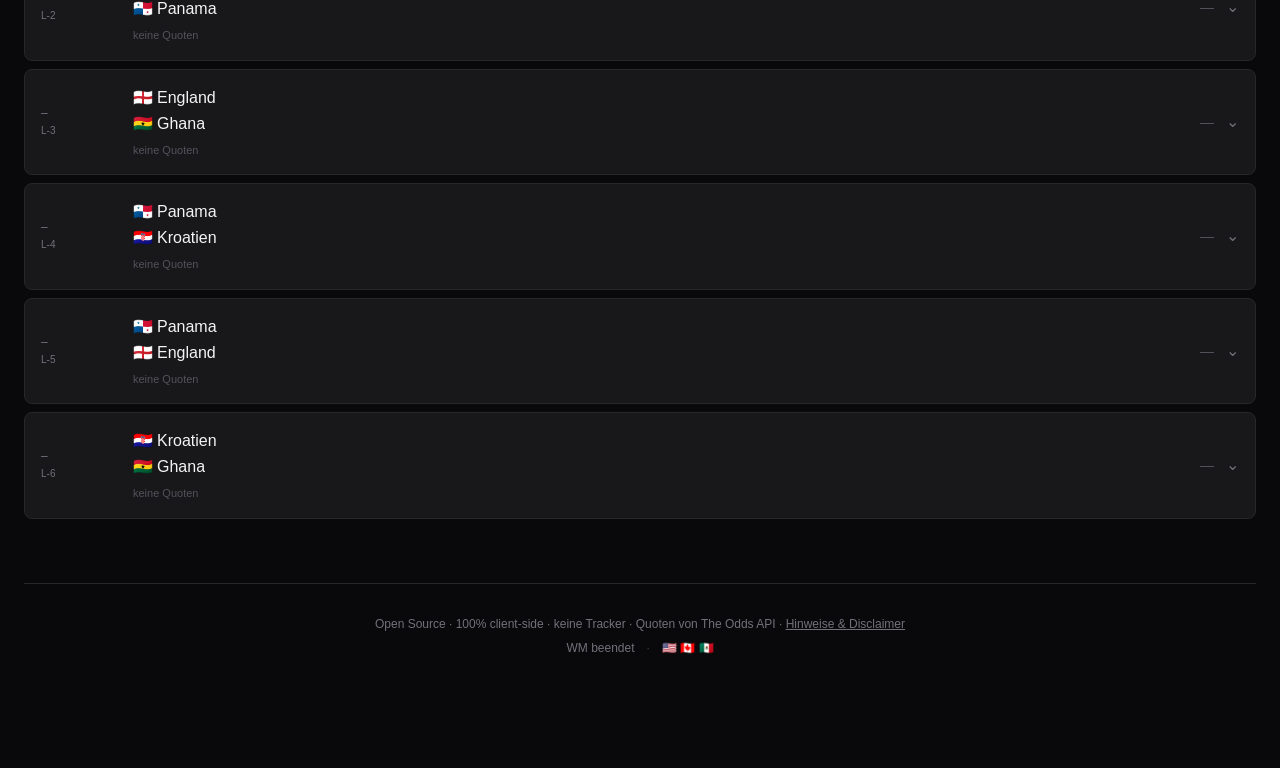
==== commit 21751d85: "build: upgrade tailwindcss to v3.4.10 Upgrade Tailwind CSS from previous version to v3.4.10 to inclu" ====
--- a/de/index.html
+++ b/de/index.html
@@ -53,9 +53,9 @@
 <meta name="apple-mobile-web-app-status-bar-style" content="black-translucent">
 <link rel="icon" type="image/svg+xml" href="/favicon.svg">
 <link rel="preconnect" href="https://api.the-odds-api.com" crossorigin>
-<link rel="stylesheet" href="/assets/styles.css?v=v2026.05.24.1012">
-
-<link rel="stylesheet" href="/assets/tailwind.css?v=v2026.05.24.1012">
+<link rel="stylesheet" href="/assets/styles.css?v=v2026.05.24.1634">
+
+<link rel="stylesheet" href="/assets/tailwind.css?v=v2026.05.24.1634">
 <script defer src="https://cdn.vercel-insights.com/v1/script.js"></script>
 <script>window.APP_LANG = 'de';</script>
 </head>
@@ -211,7 +211,7 @@
 
 <div id="toast" class="fixed bottom-4 right-4 left-4 sm:left-auto z-[200] bg-zinc-900 border border-emerald-500 text-white px-4 py-2.5 rounded-lg shadow-xl text-sm opacity-0 pointer-events-none transition-all"></div>
 
-<script src="/assets/i18n.js?v=v2026.05.24.1012"></script>
-<script src="/assets/app.js?v=v2026.05.24.1012"></script>
+<script src="/assets/i18n.js?v=v2026.05.24.1634"></script>
+<script src="/assets/app.js?v=v2026.05.24.1634"></script>
 </body>
 </html>
--- a/assets/styles.css
+++ b/assets/styles.css
@@ -42,3 +42,91 @@
   .no-print { display: none !important; }
   body { background: white; color: black; }
 }
+
+/* === WM-2026 GIMMICKS — dezent === */
+
+/* Ball-Spin für Loading – langsamer als bei generischen Spinnern, organischer */
+@keyframes ball-spin {
+  from { transform: rotate(0deg); }
+  to   { transform: rotate(360deg); }
+}
+.ball-spin { animation: ball-spin 1.4s linear infinite; display: inline-block; }
+
+/* Brand-Pulse beim "fetching" */
+@keyframes brand-pulse {
+  0%, 100% { transform: scale(1); }
+  50%      { transform: scale(1.08); }
+}
+.brand-pulsing { animation: brand-pulse 1s ease-in-out infinite; }
+
+/* Probability-Bar Fill-Animation */
+.prob-bar-fill { transition: width 600ms cubic-bezier(0.4, 0.0, 0.2, 1); }
+
+/* Tipp-Pill Pulse beim Update */
+@keyframes tip-pulse-glow {
+  0%, 100% { box-shadow: 0 0 0 0 rgba(63, 185, 80, 0); }
+  50%      { box-shadow: 0 0 0 6px rgba(63, 185, 80, 0.25); }
+}
+.tip-just-updated { animation: tip-pulse-glow 800ms ease-out; }
+
+/* Match-Card Hover-Lift — sehr dezent */
+.match-card-hoverable { transition: transform 200ms ease, box-shadow 200ms ease; }
+.match-card-hoverable:hover { transform: translateY(-2px); }
+
+/* Confetti */
+.confetti-container {
+  position: fixed;
+  inset: 0;
+  pointer-events: none;
+  overflow: hidden;
+  z-index: 250;
+}
+.confetti-piece {
+  position: absolute;
+  width: 8px;
+  height: 12px;
+  top: -20px;
+  opacity: 0.9;
+  animation-name: confetti-fall;
+  animation-timing-function: cubic-bezier(0.25, 0.46, 0.45, 0.94);
+  animation-iteration-count: 1;
+  will-change: transform, opacity;
+}
+@keyframes confetti-fall {
+  0%   { transform: translate3d(0, 0, 0) rotate(0deg); opacity: 1; }
+  100% { transform: translate3d(var(--drift, 50px), 100vh, 0) rotate(var(--rot, 540deg)); opacity: 0; }
+}
+
+/* Countdown im Footer */
+.countdown-pill {
+  display: inline-flex;
+  align-items: center;
+  gap: 6px;
+  font-variant-numeric: tabular-nums;
+}
+.countdown-pill .num {
+  font-weight: 600;
+  color: #3fb950;
+}
+
+/* Goal-Reveal: zoomt von 0.5 → 1 beim ersten Render eines Tipps */
+@keyframes tip-reveal {
+  from { transform: scale(0.7); opacity: 0; }
+  to   { transform: scale(1); opacity: 1; }
+}
+.tip-reveal { animation: tip-reveal 350ms cubic-bezier(0.34, 1.56, 0.64, 1); }
+
+/* Reduce motion für Accessibility – respektiert prefers-reduced-motion */
+@media (prefers-reduced-motion: reduce) {
+  .ball-spin,
+  .brand-pulsing,
+  .tip-just-updated,
+  .tip-reveal,
+  .confetti-piece {
+    animation: none !important;
+  }
+  .prob-bar-fill,
+  .match-card-hoverable {
+    transition: none !important;
+  }
+}
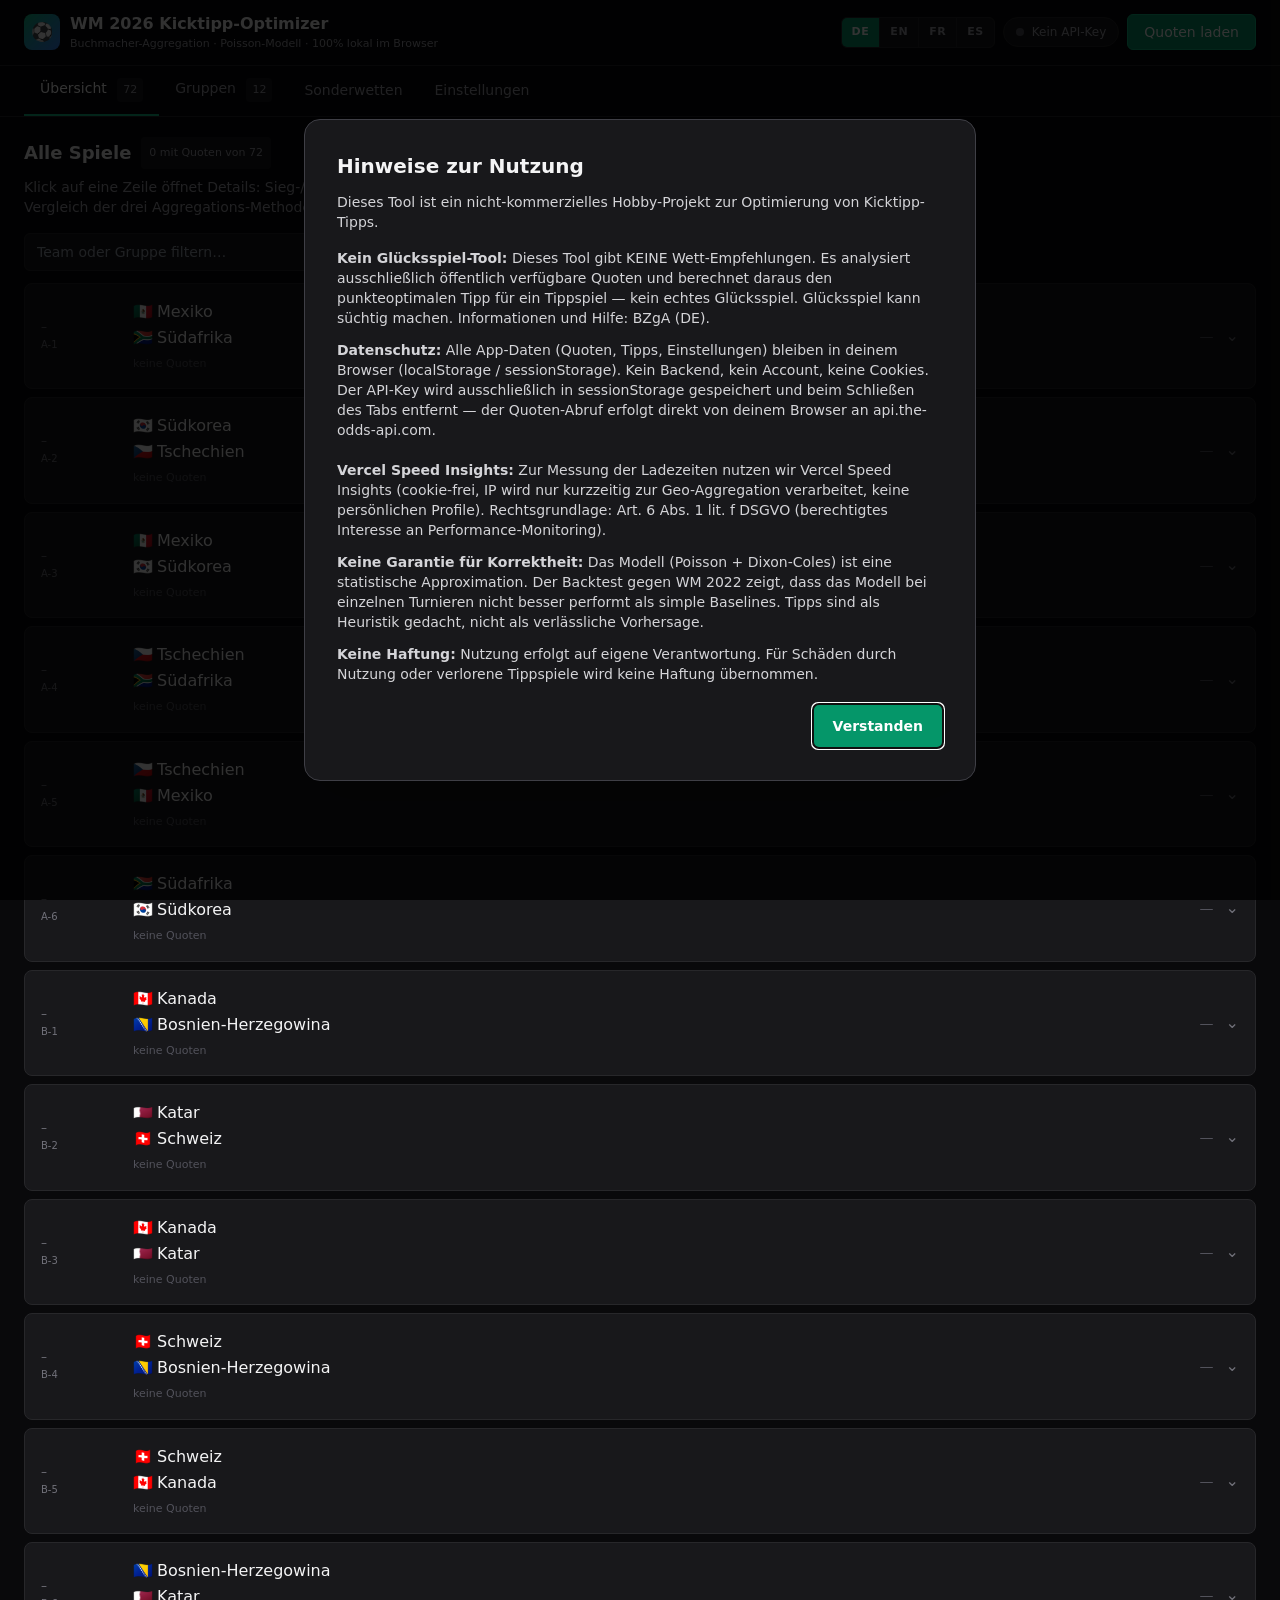
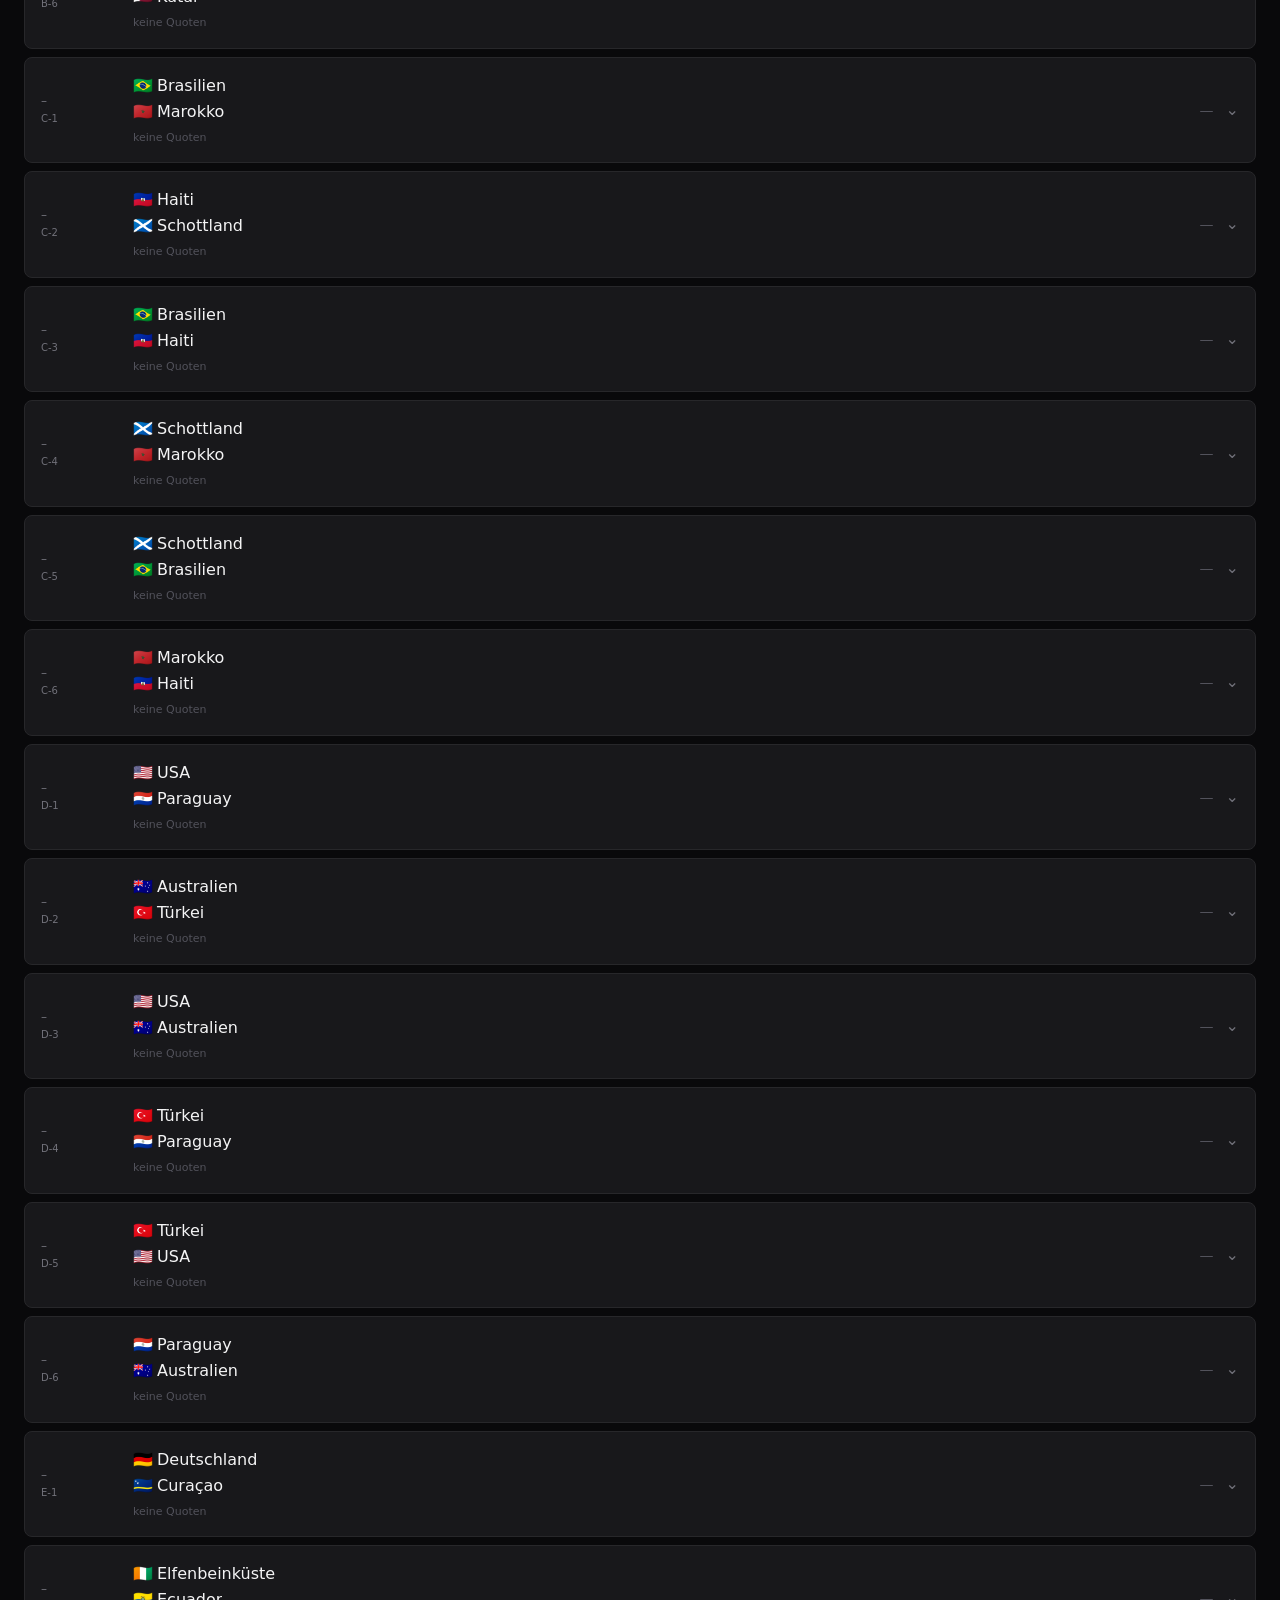
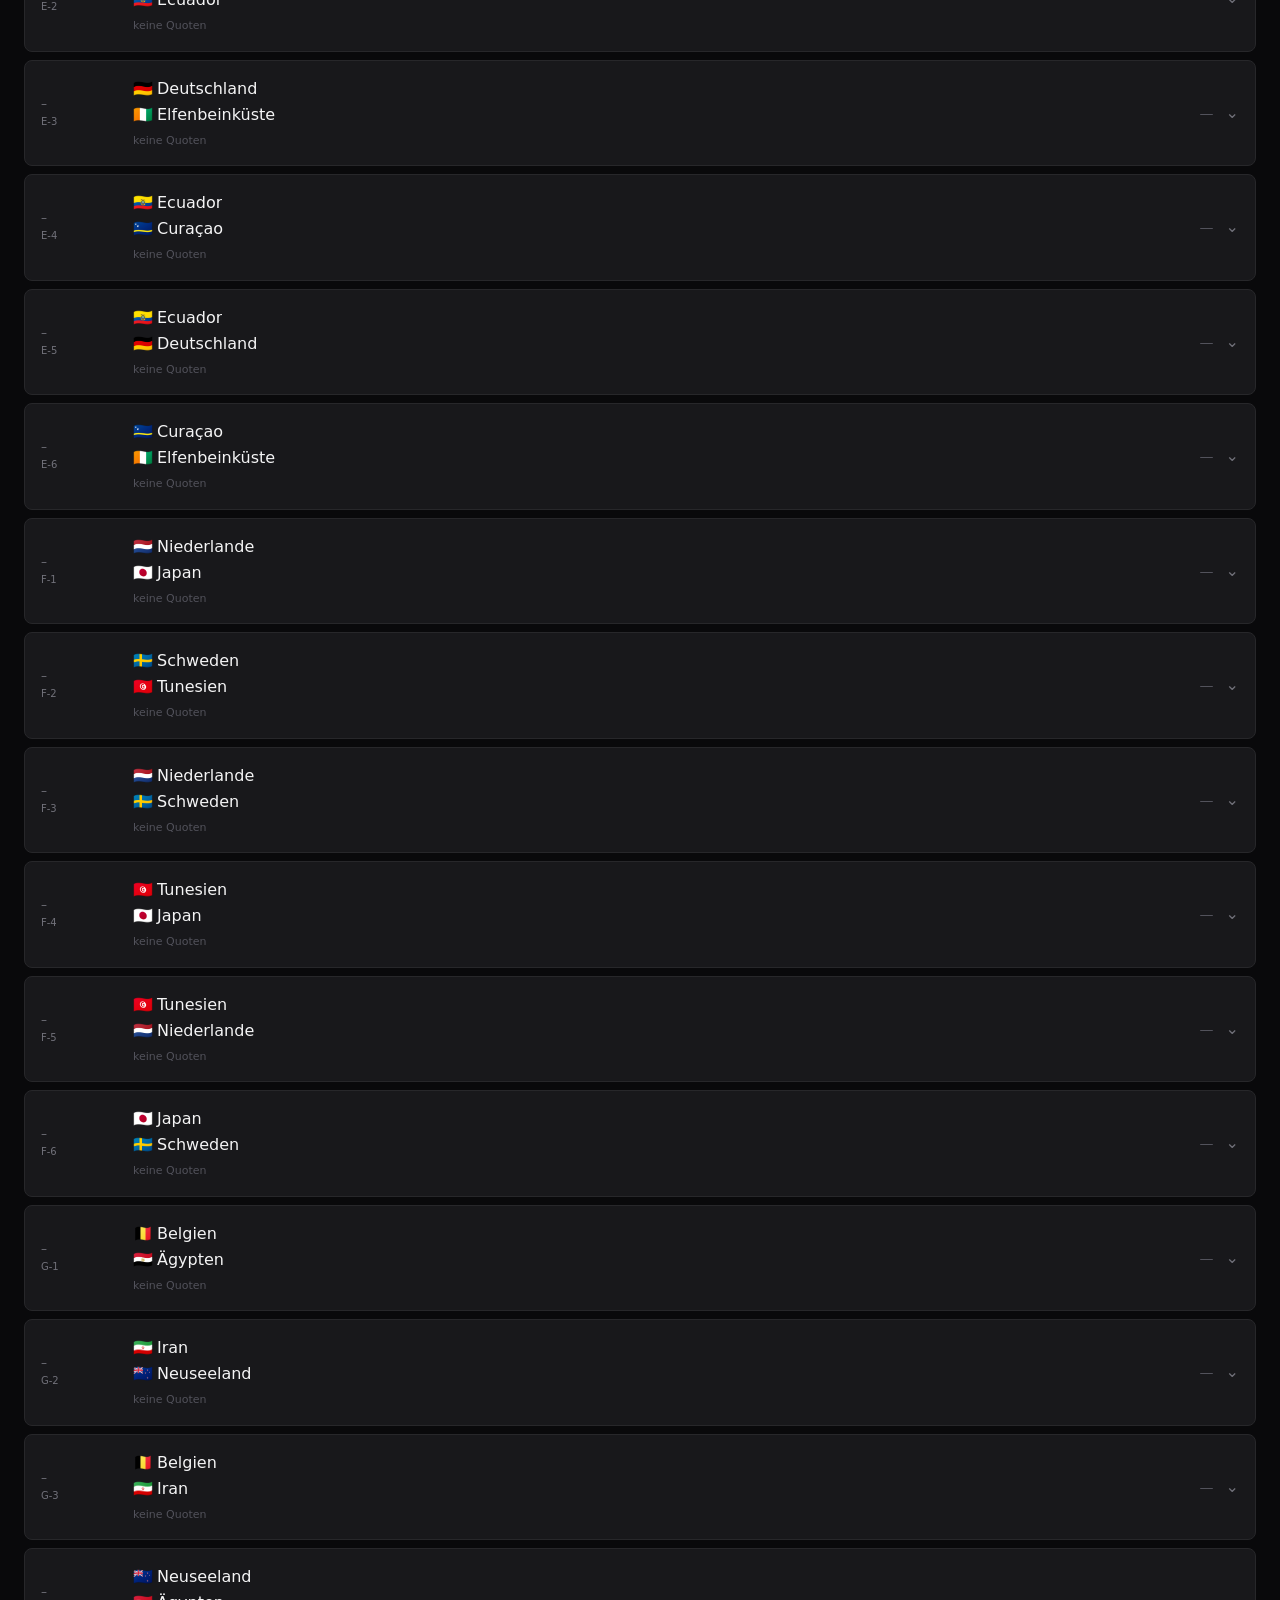
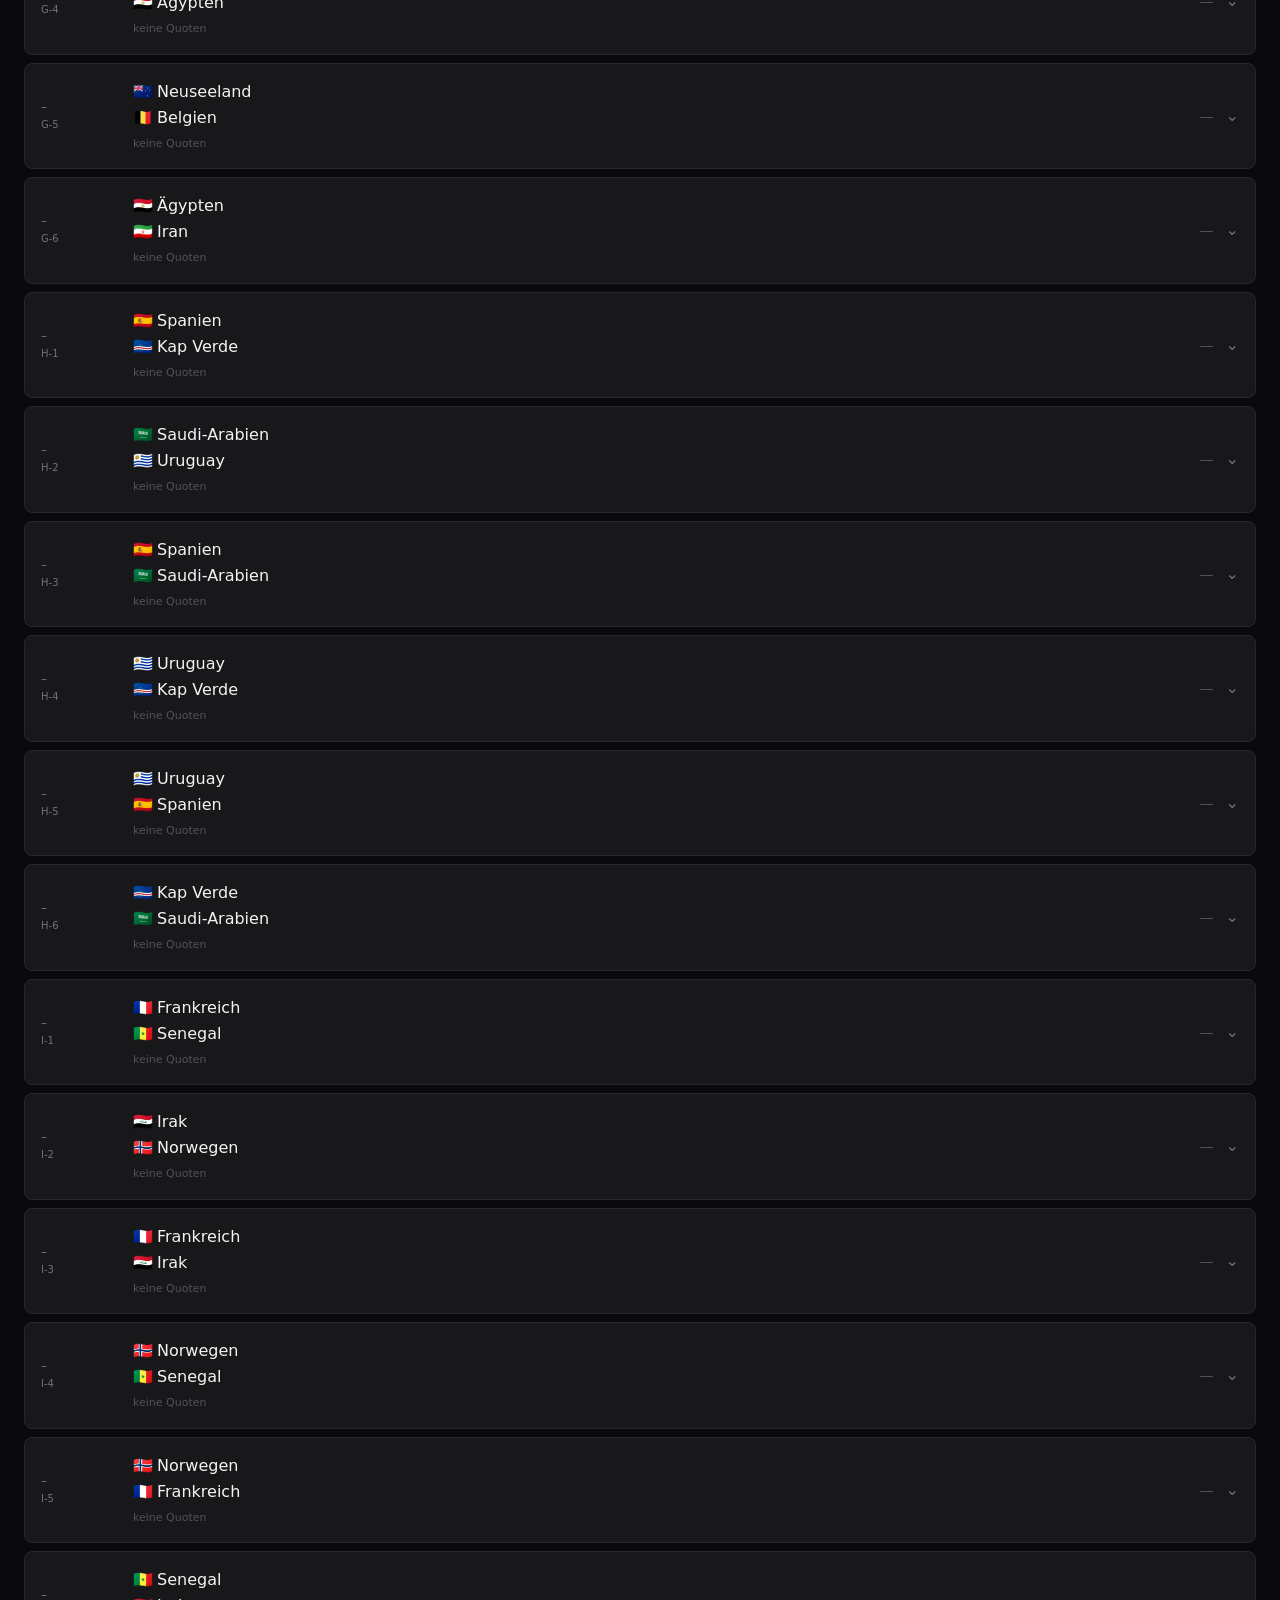
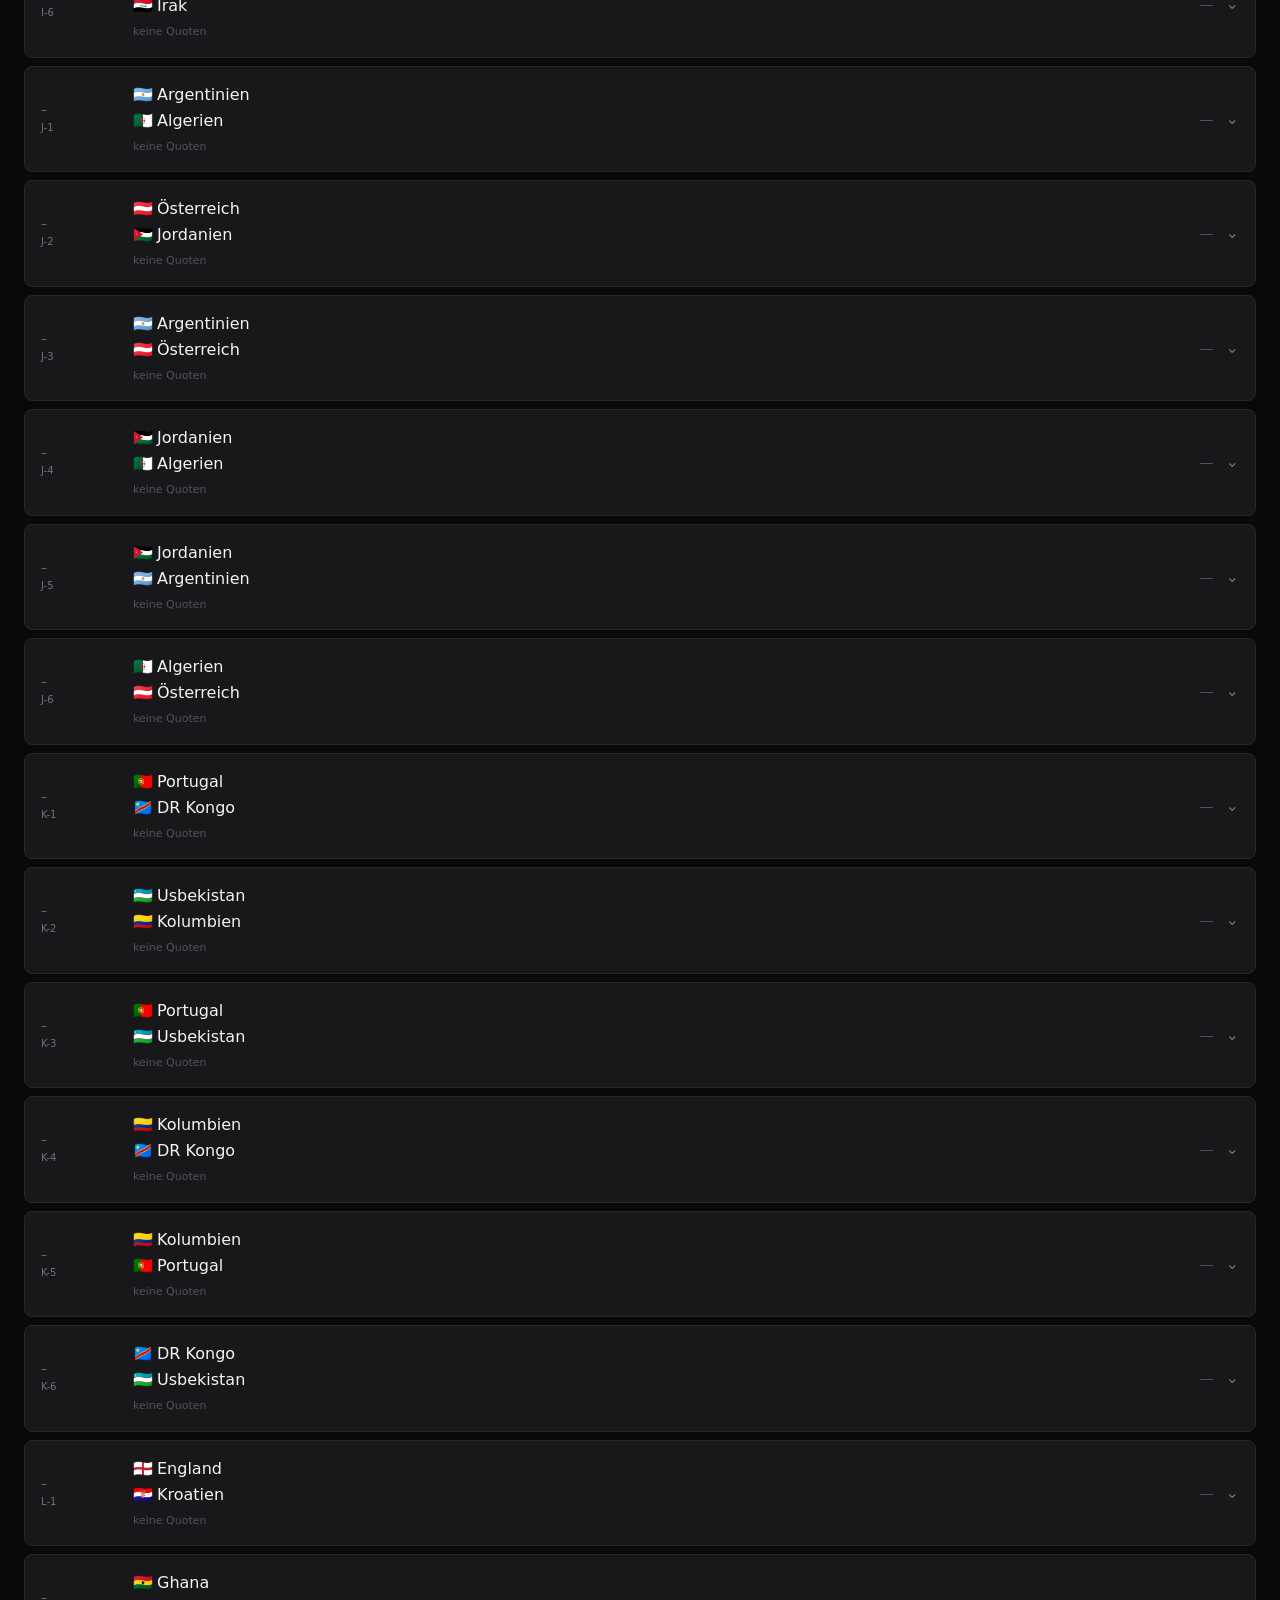
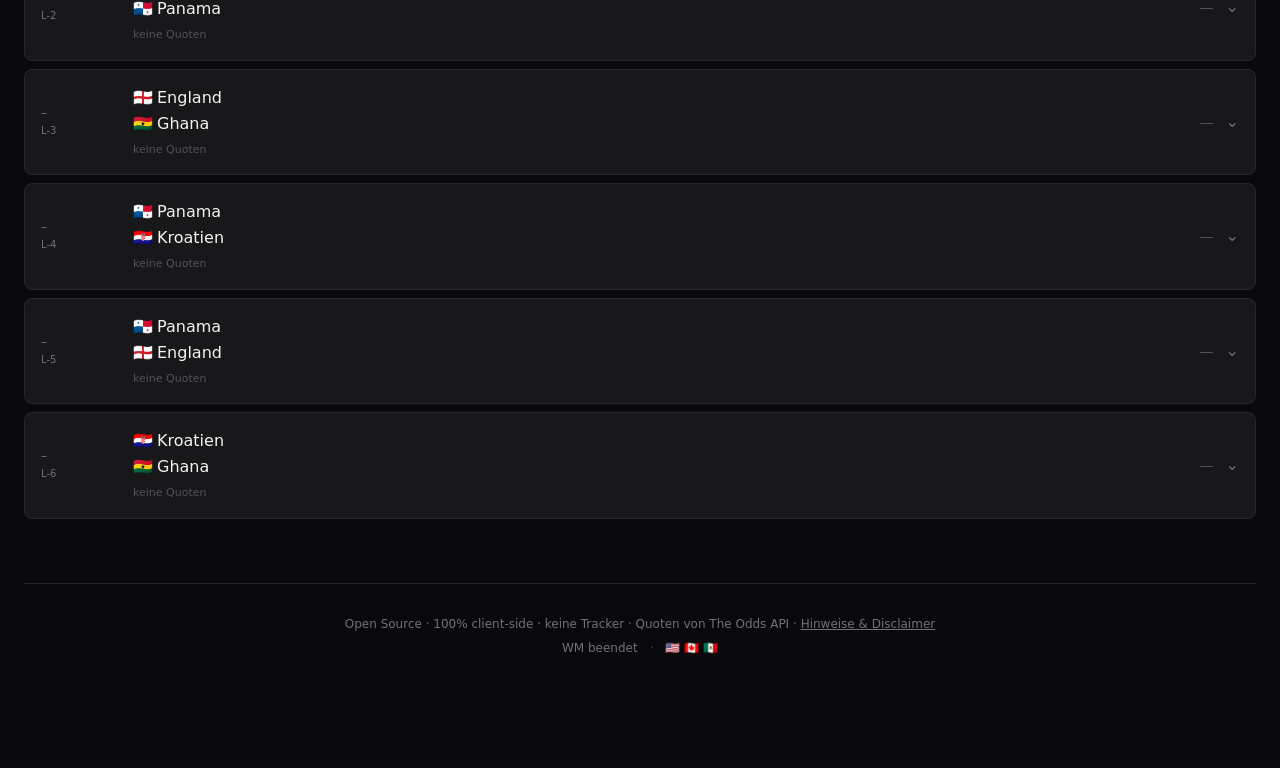
==== commit 03bf93e8: "perf: optimize page load with dns-prefetch and defer Add dns-prefetch link for API domain to reduce " ====
--- a/de/index.html
+++ b/de/index.html
@@ -53,9 +53,10 @@
 <meta name="apple-mobile-web-app-status-bar-style" content="black-translucent">
 <link rel="icon" type="image/svg+xml" href="/favicon.svg">
 <link rel="preconnect" href="https://api.the-odds-api.com" crossorigin>
-<link rel="stylesheet" href="/assets/styles.css?v=v2026.05.24.1634">
-
-<link rel="stylesheet" href="/assets/tailwind.css?v=v2026.05.24.1634">
+<link rel="dns-prefetch" href="https://api.the-odds-api.com">
+<link rel="stylesheet" href="/assets/styles.css?v=v2026.05.24.1646">
+
+<link rel="stylesheet" href="/assets/tailwind.css?v=v2026.05.24.1646" fetchpriority="high">
 <script defer src="https://cdn.vercel-insights.com/v1/script.js"></script>
 <script>window.APP_LANG = 'de';</script>
 </head>
@@ -211,7 +212,8 @@
 
 <div id="toast" class="fixed bottom-4 right-4 left-4 sm:left-auto z-[200] bg-zinc-900 border border-emerald-500 text-white px-4 py-2.5 rounded-lg shadow-xl text-sm opacity-0 pointer-events-none transition-all"></div>
 
-<script src="/assets/i18n.js?v=v2026.05.24.1634"></script>
-<script src="/assets/app.js?v=v2026.05.24.1634"></script>
+<link rel="preload" as="script" href="/assets/i18n.min.js?v=v2026.05.24.1646">
+<script defer src="/assets/i18n.min.js?v=v2026.05.24.1646"></script>
+<script defer src="/assets/app.min.js?v=v2026.05.24.1646"></script>
 </body>
 </html>
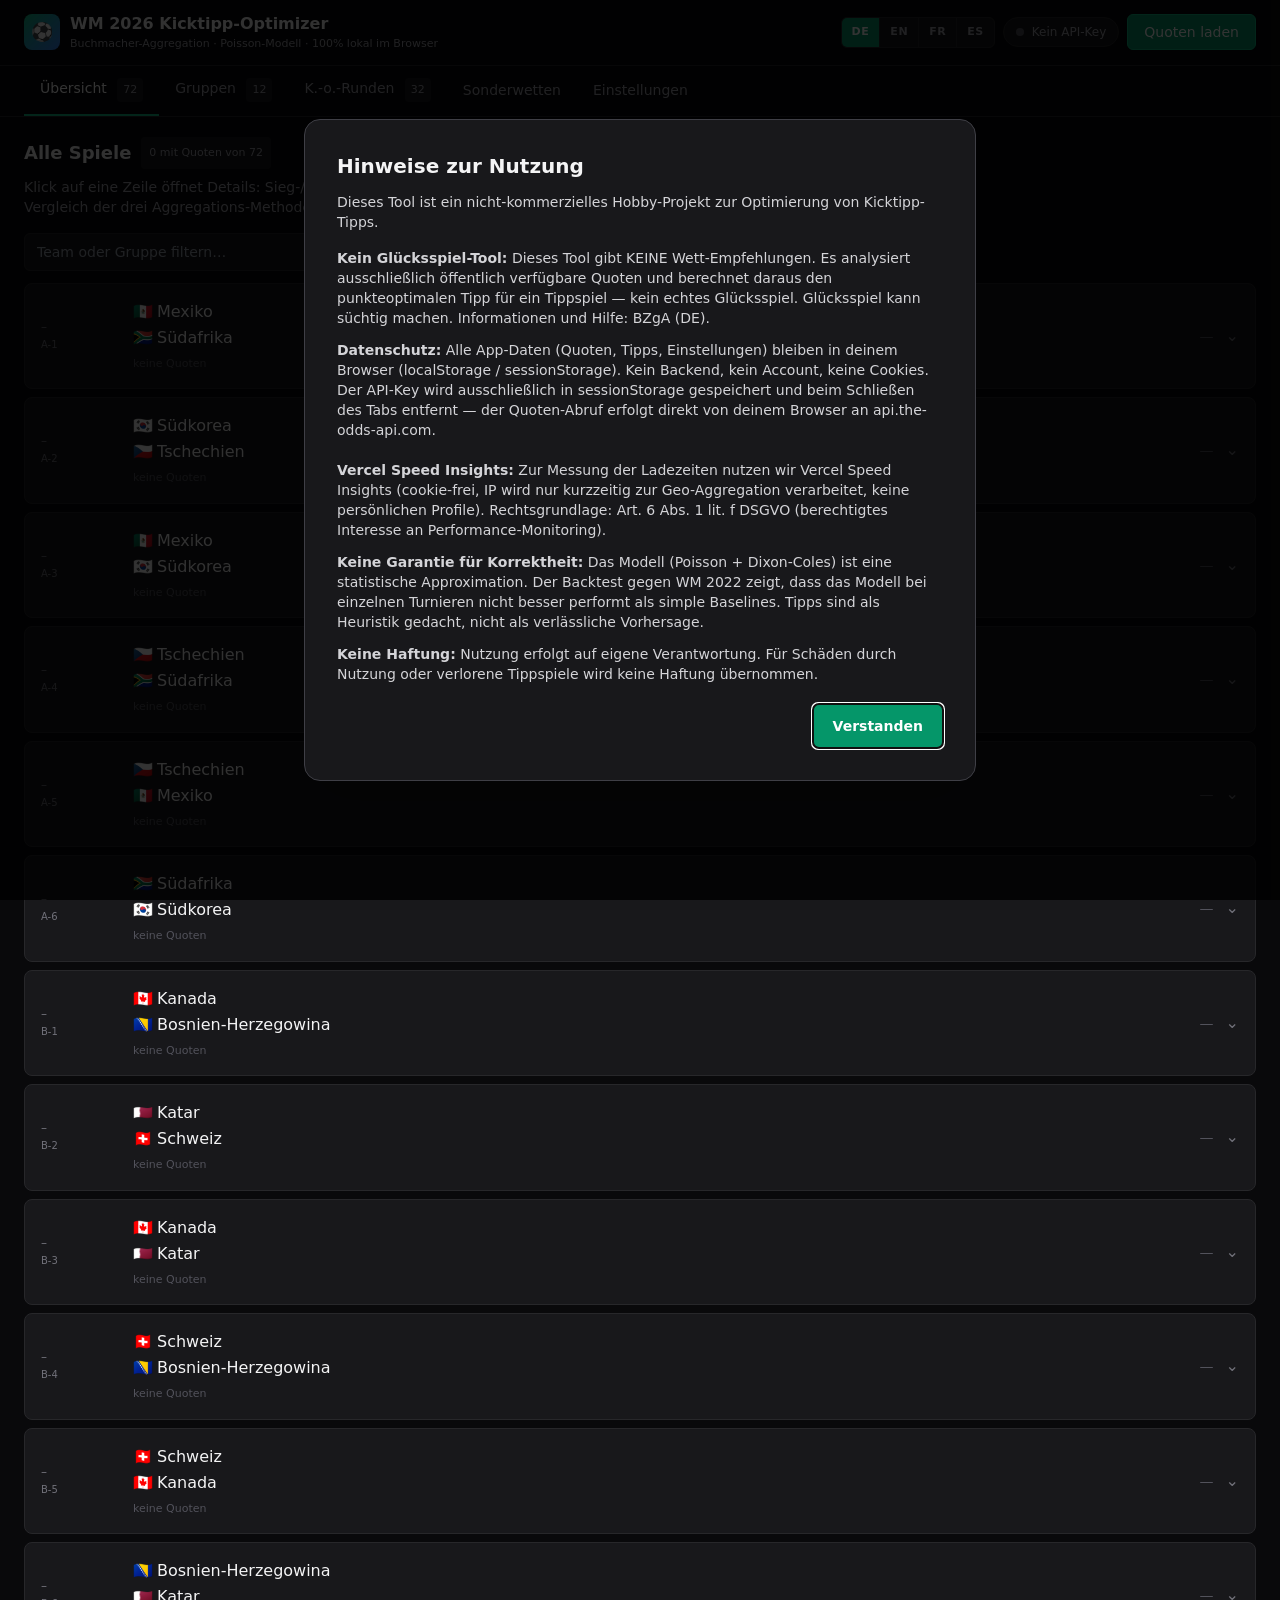
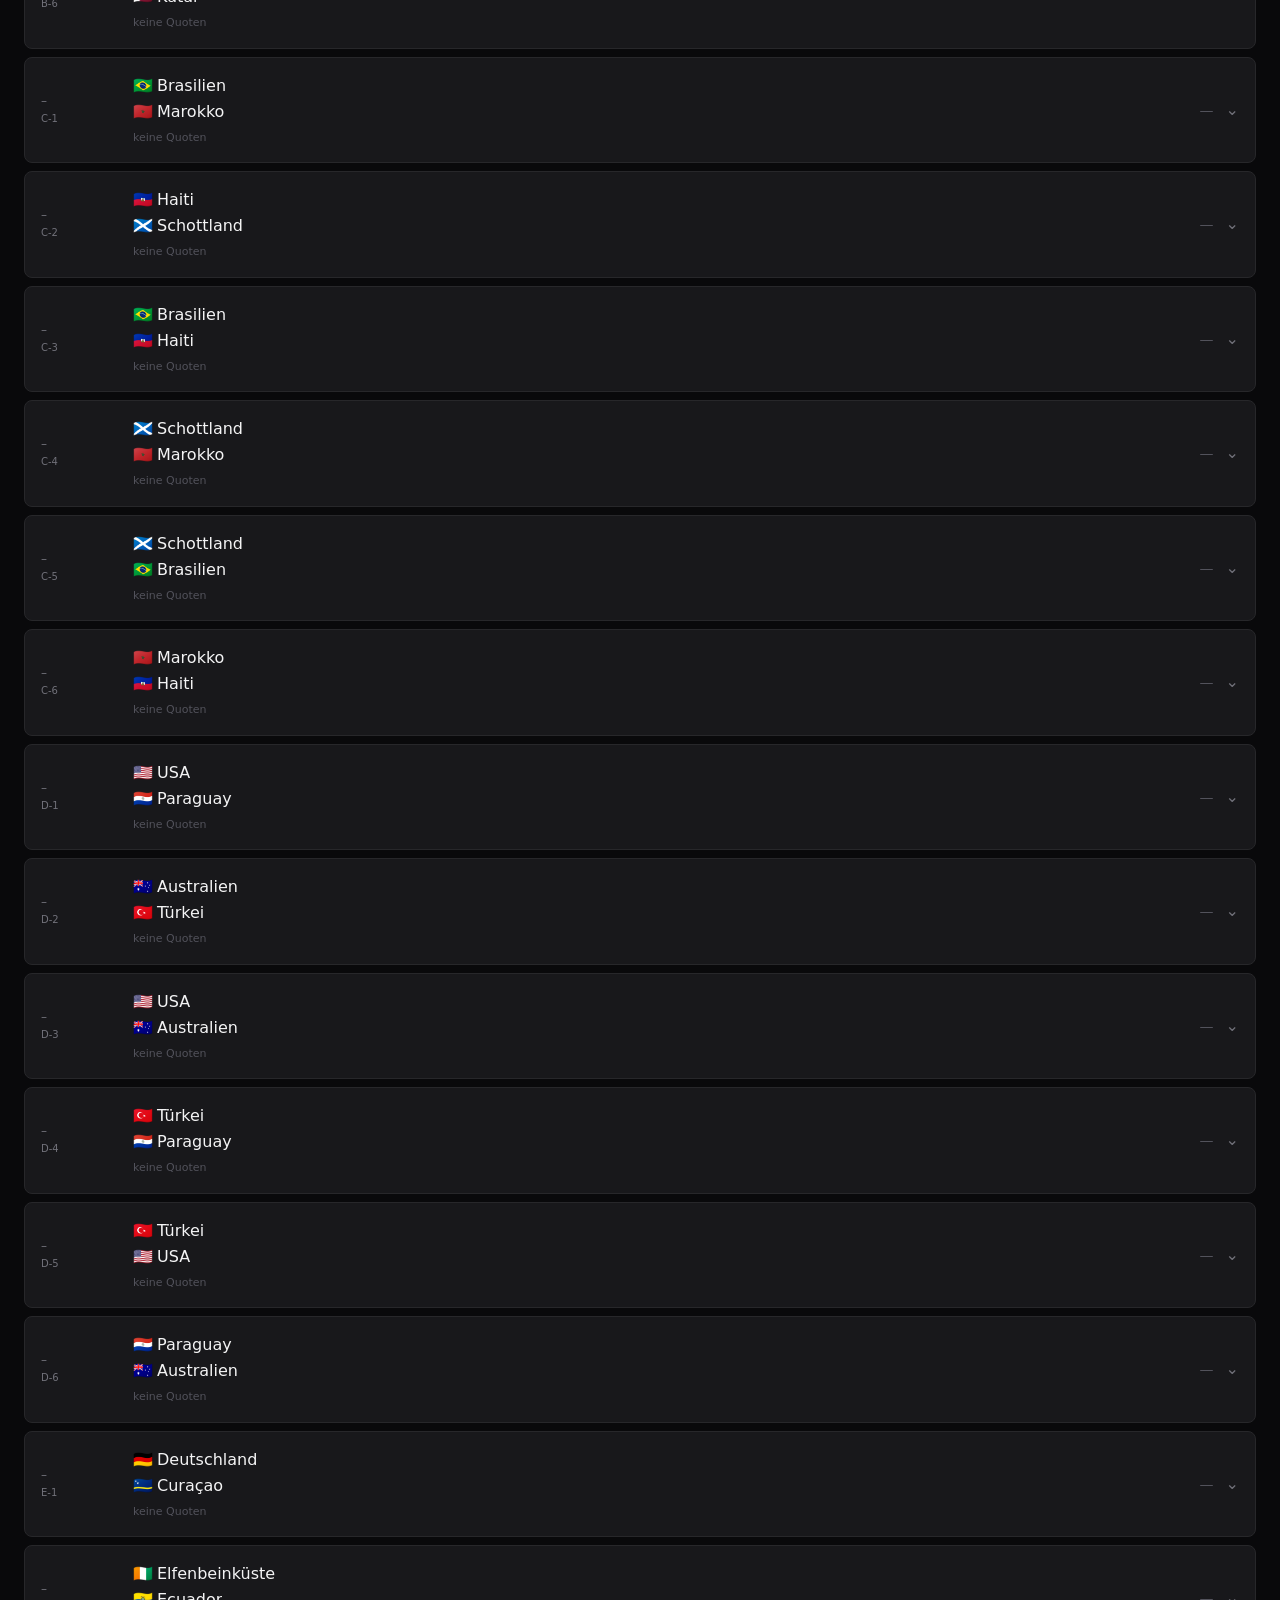
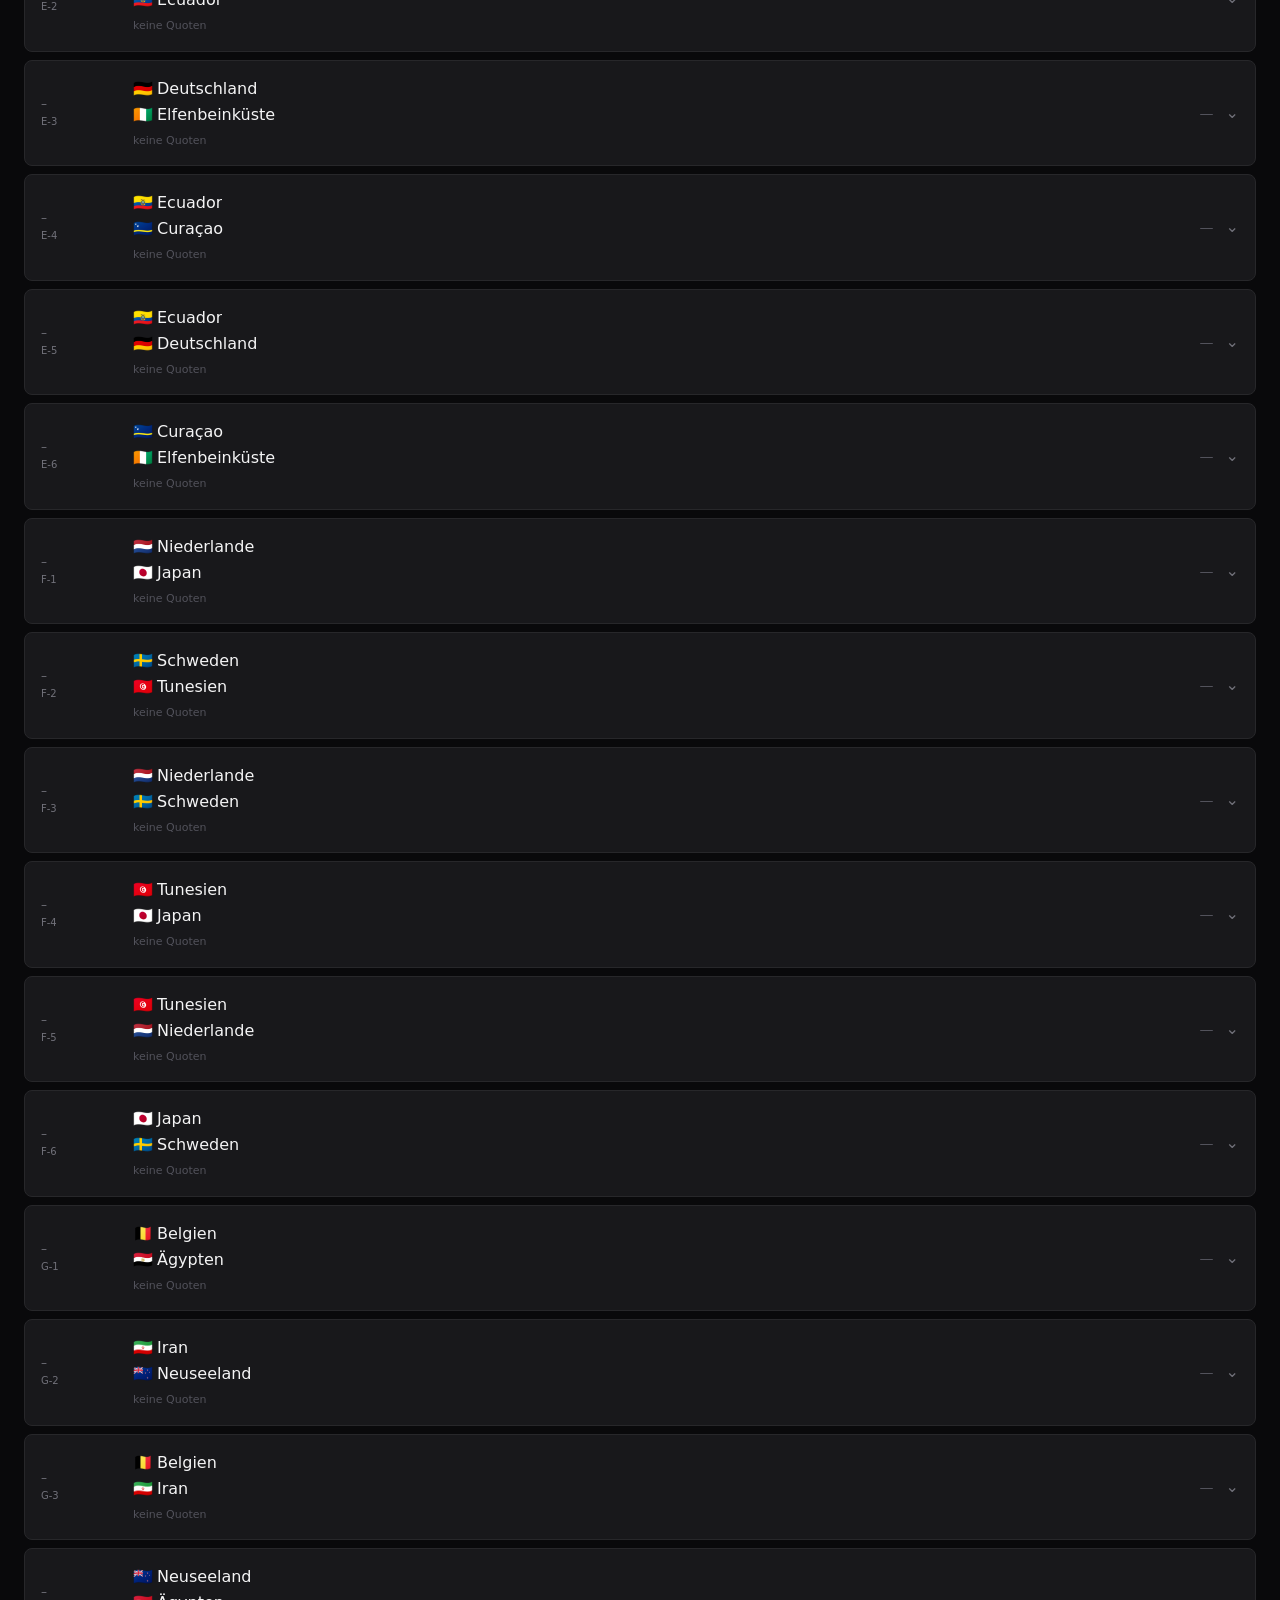
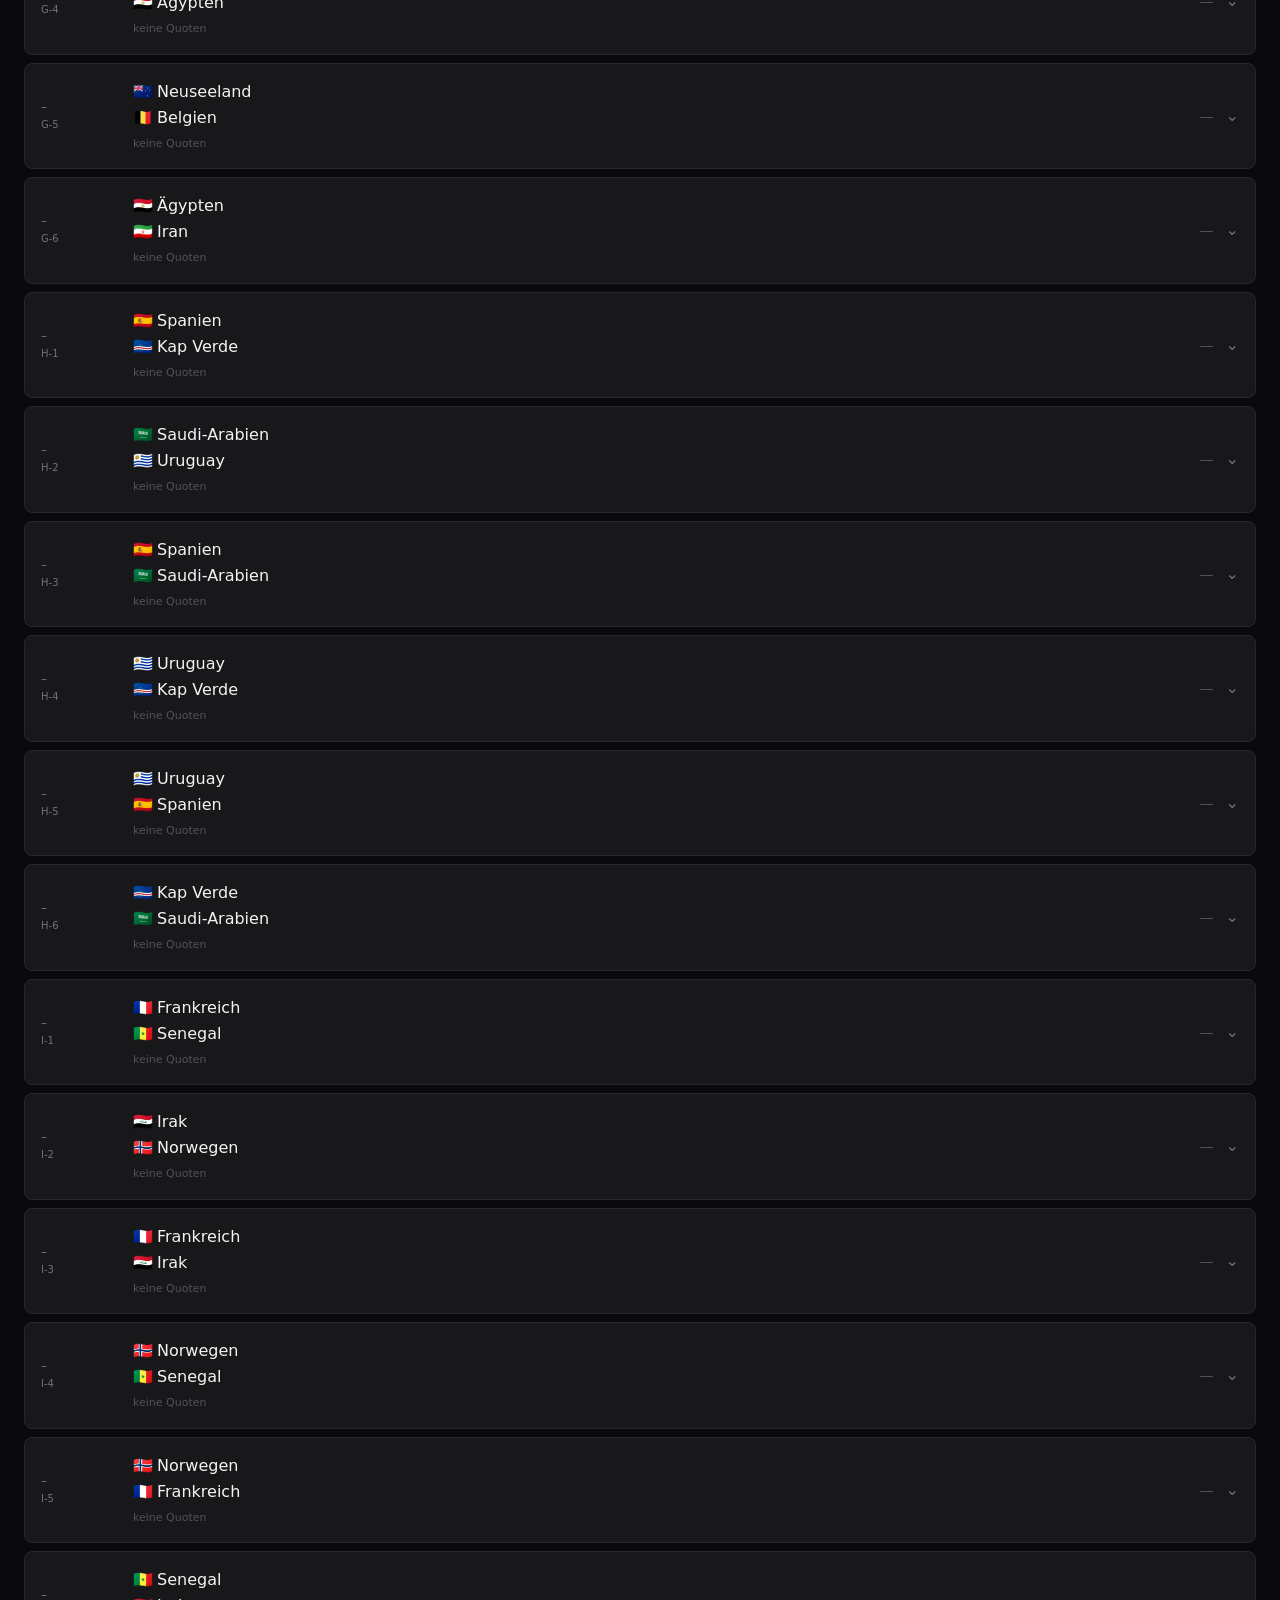
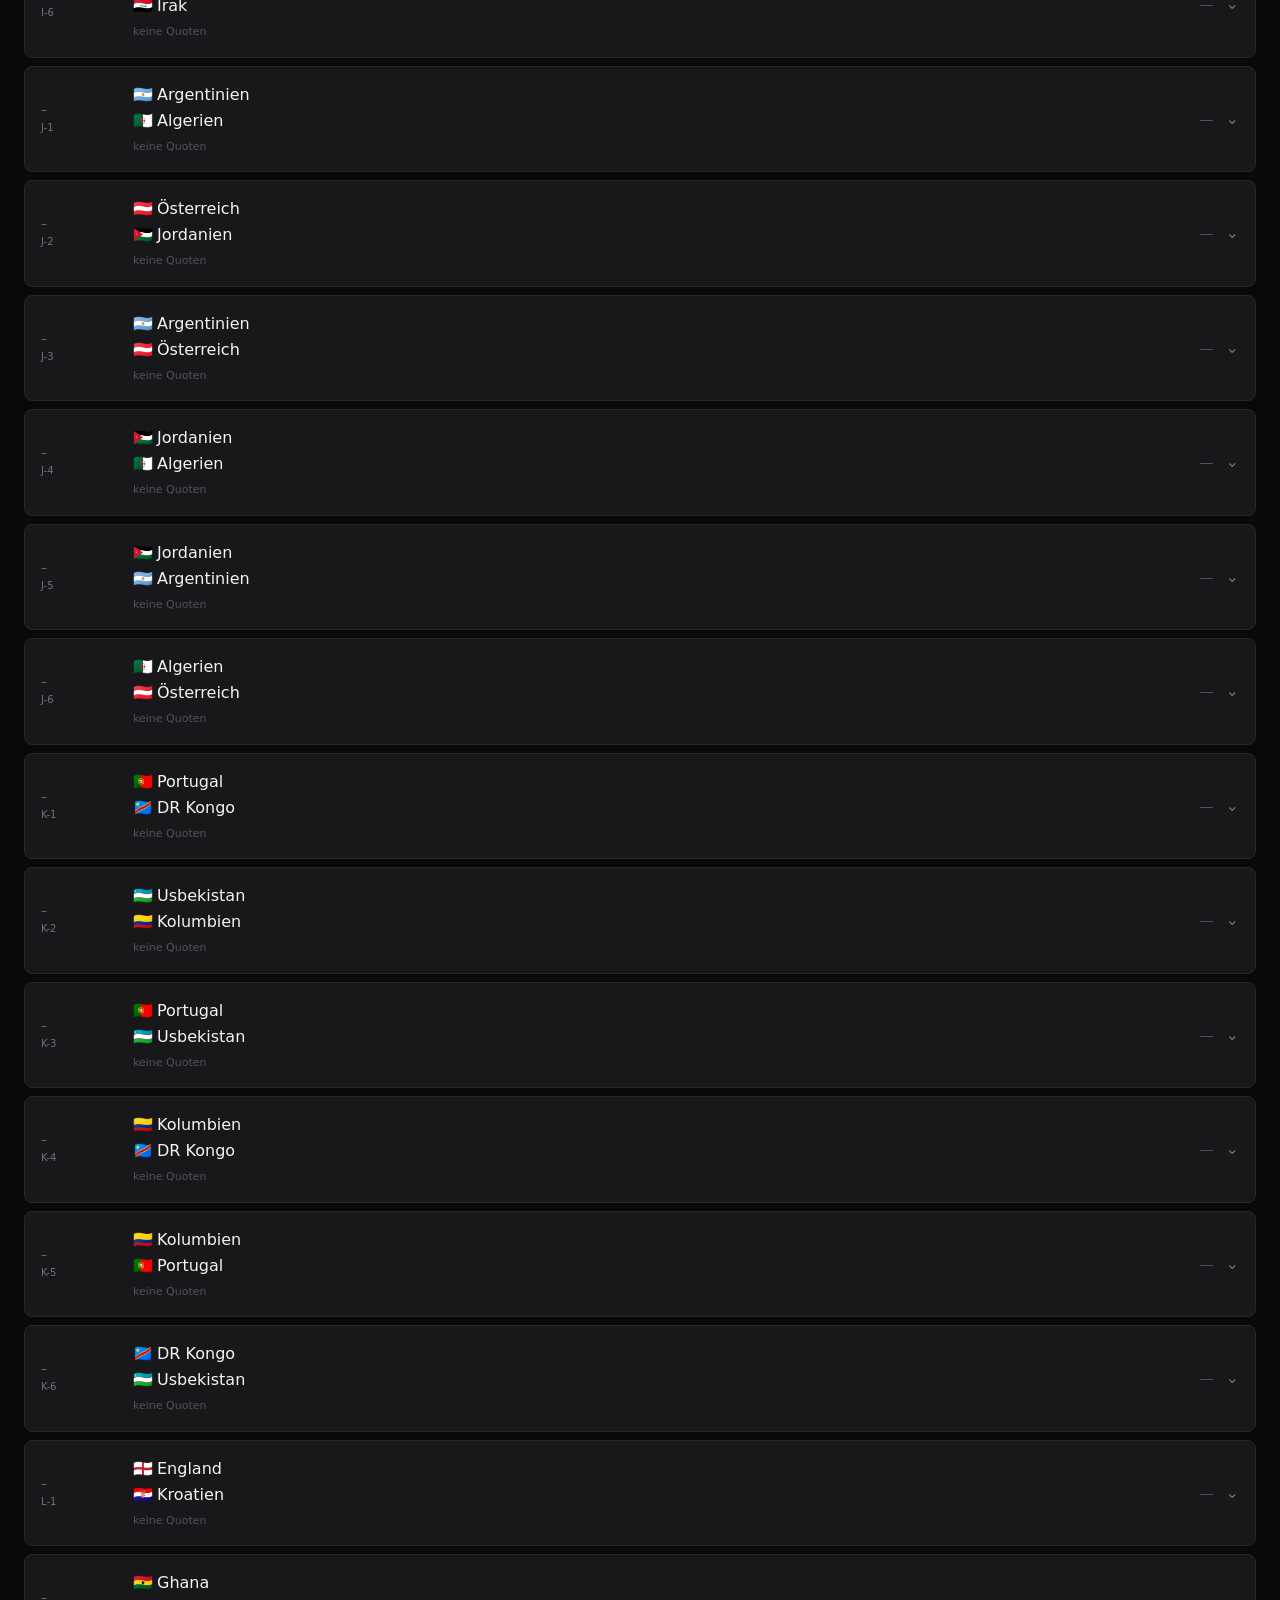
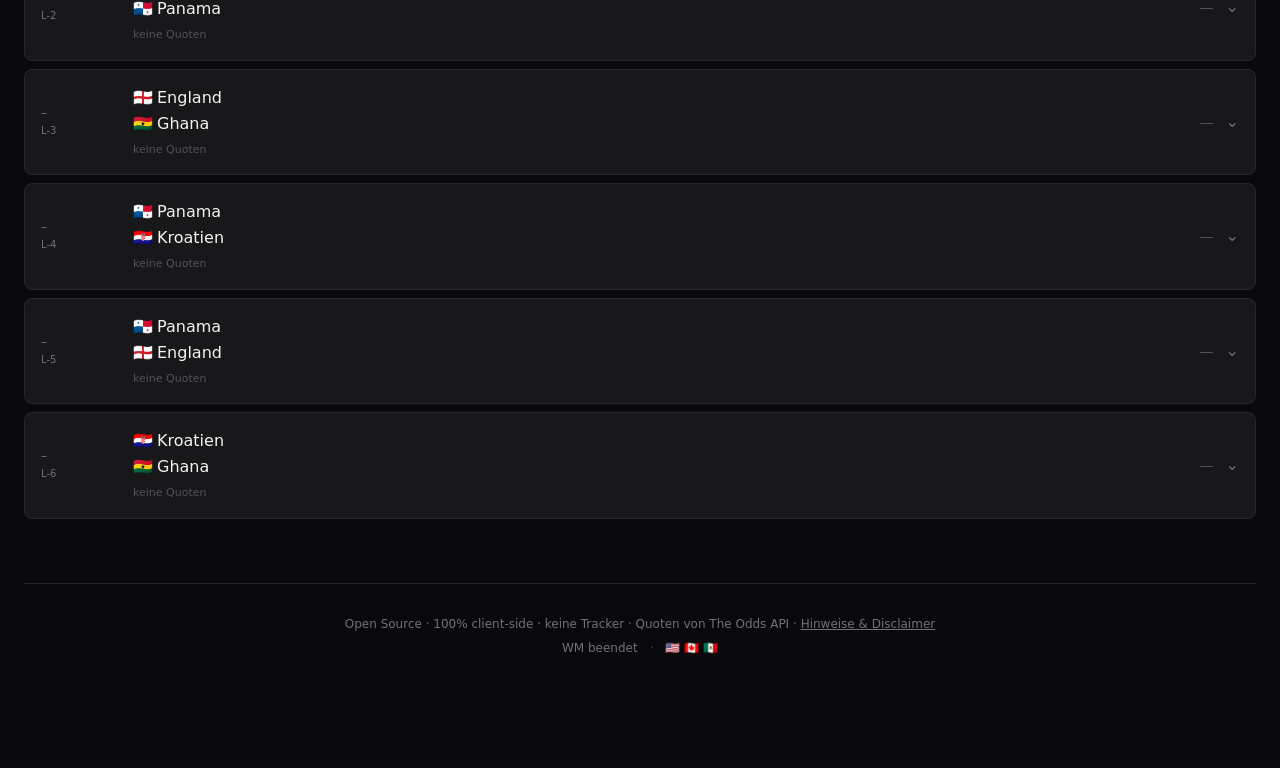
==== commit cf05932d: "feat: add knockout tournament tab and section Add knockout tournament support to all language pages " ====
--- a/de/index.html
+++ b/de/index.html
@@ -54,9 +54,9 @@
 <link rel="icon" type="image/svg+xml" href="/favicon.svg">
 <link rel="preconnect" href="https://api.the-odds-api.com" crossorigin>
 <link rel="dns-prefetch" href="https://api.the-odds-api.com">
-<link rel="stylesheet" href="/assets/styles.css?v=v2026.05.24.1646">
-
-<link rel="stylesheet" href="/assets/tailwind.css?v=v2026.05.24.1646" fetchpriority="high">
+<link rel="stylesheet" href="/assets/styles.css?v=v2026.06.28.0940">
+
+<link rel="stylesheet" href="/assets/tailwind.css?v=v2026.06.28.0940" fetchpriority="high">
 <script defer src="https://cdn.vercel-insights.com/v1/script.js"></script>
 <script>window.APP_LANG = 'de';</script>
 </head>
@@ -96,6 +96,10 @@
       <span data-i18n="tabGroups"></span>
       <span class="ml-1.5 inline-block text-[11px] bg-zinc-900 px-1.5 py-0.5 rounded text-zinc-400">12</span>
     </button>
+    <button data-tab="knockout" onclick="switchTab('knockout')" class="text-zinc-400 border-b-2 border-transparent px-3 sm:px-4 py-3 text-sm font-medium min-h-[44px]">
+      <span data-i18n="tabKnockout"></span>
+      <span class="ml-1.5 inline-block text-[11px] bg-zinc-900 px-1.5 py-0.5 rounded text-zinc-400">32</span>
+    </button>
     <button data-tab="specials" onclick="switchTab('specials')" class="text-zinc-400 border-b-2 border-transparent px-3 sm:px-4 py-3 text-sm font-medium min-h-[44px]">
       <span data-i18n="tabSpecials"></span>
     </button>
@@ -137,6 +141,14 @@
       <span class="text-amber-400">●</span> <span data-i18n="groupQual3"></span>.
     </p>
     <div id="groupsGrid" class="grid grid-cols-1 lg:grid-cols-2 xl:grid-cols-3 gap-4"></div>
+  </section>
+
+  <section data-tab-content="knockout" class="hidden">
+    <h2 class="text-lg font-semibold mb-2 flex items-center gap-2.5 flex-wrap">
+      <span data-i18n="sectionKnockout"></span>
+    </h2>
+    <p class="text-zinc-400 text-sm mb-4 max-w-3xl" data-i18n="knockoutHelp"></p>
+    <div id="koContainer"></div>
   </section>
 
   <section data-tab-content="specials" class="hidden">
@@ -212,8 +224,8 @@
 
 <div id="toast" class="fixed bottom-4 right-4 left-4 sm:left-auto z-[200] bg-zinc-900 border border-emerald-500 text-white px-4 py-2.5 rounded-lg shadow-xl text-sm opacity-0 pointer-events-none transition-all"></div>
 
-<link rel="preload" as="script" href="/assets/i18n.min.js?v=v2026.05.24.1646">
-<script defer src="/assets/i18n.min.js?v=v2026.05.24.1646"></script>
-<script defer src="/assets/app.min.js?v=v2026.05.24.1646"></script>
+<link rel="preload" as="script" href="/assets/i18n.min.js?v=v2026.06.28.0940">
+<script defer src="/assets/i18n.min.js?v=v2026.06.28.0940"></script>
+<script defer src="/assets/app.min.js?v=v2026.06.28.0940"></script>
 </body>
 </html>
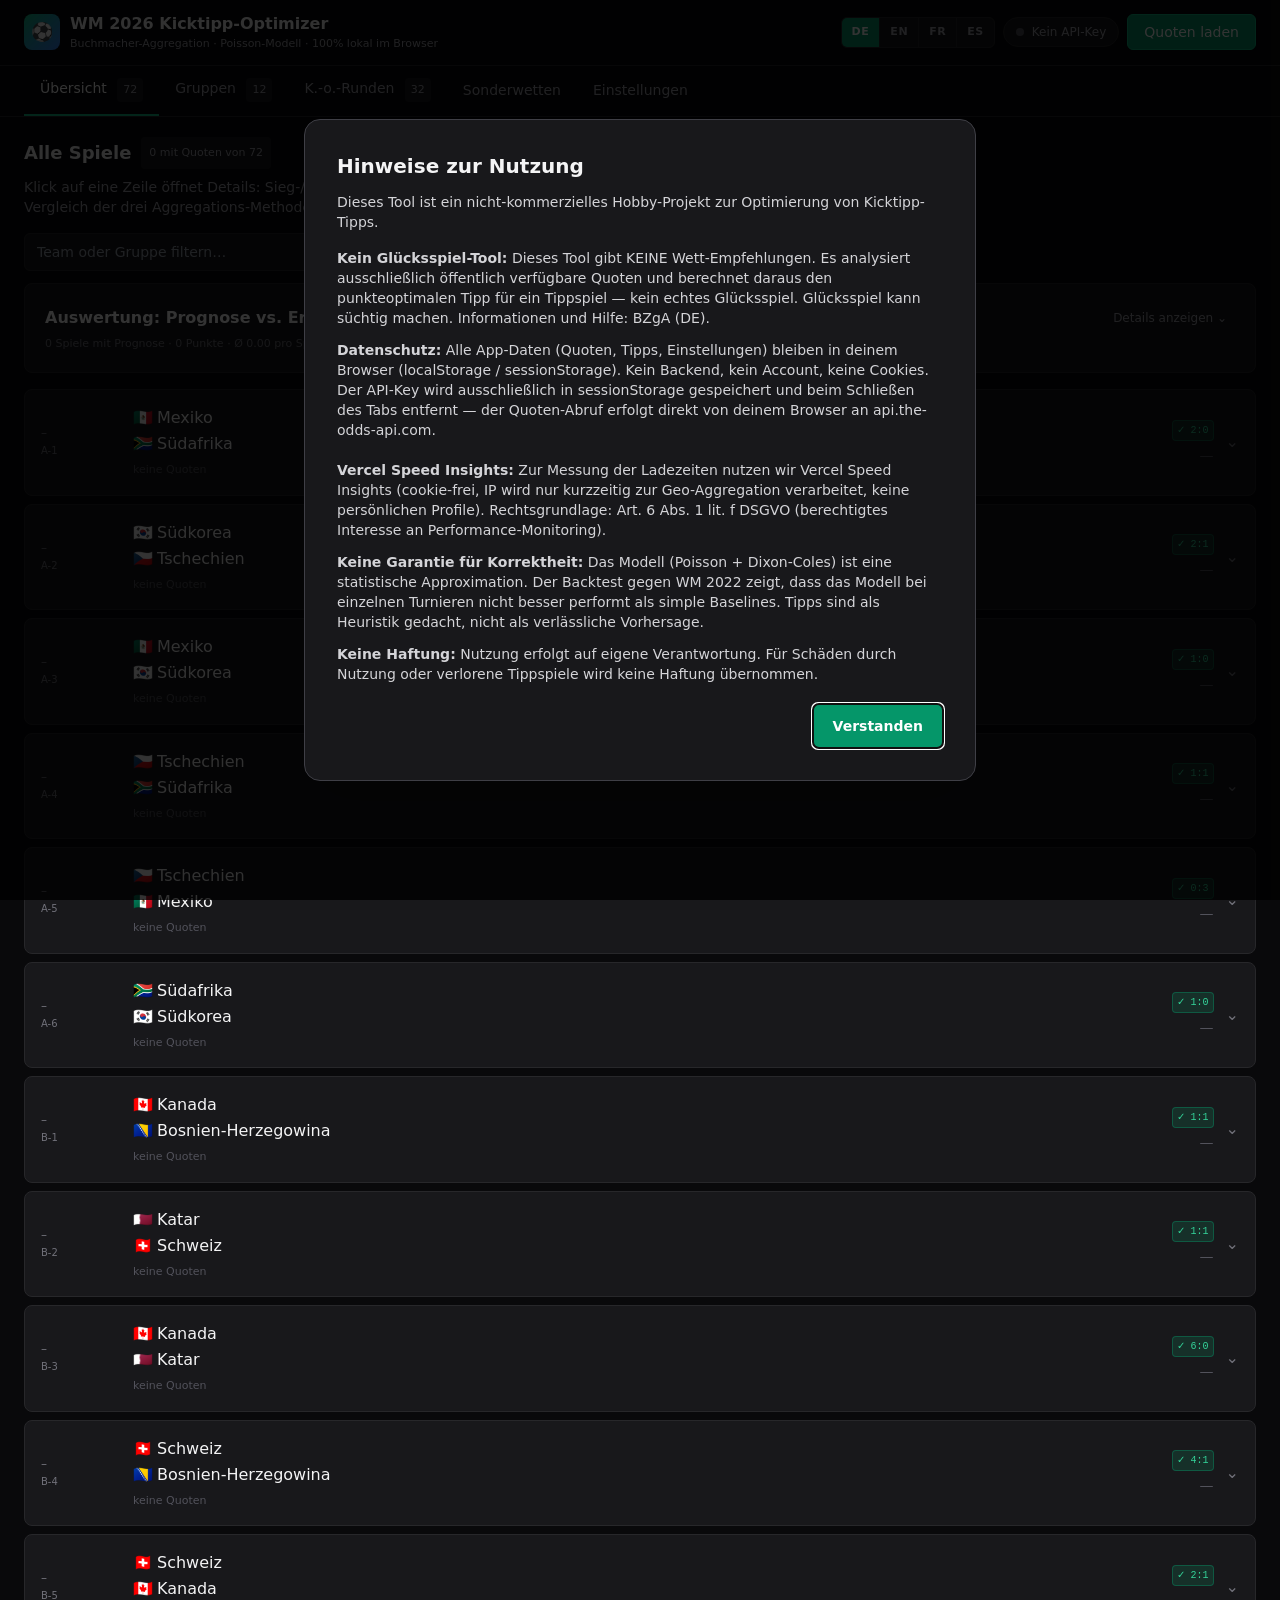
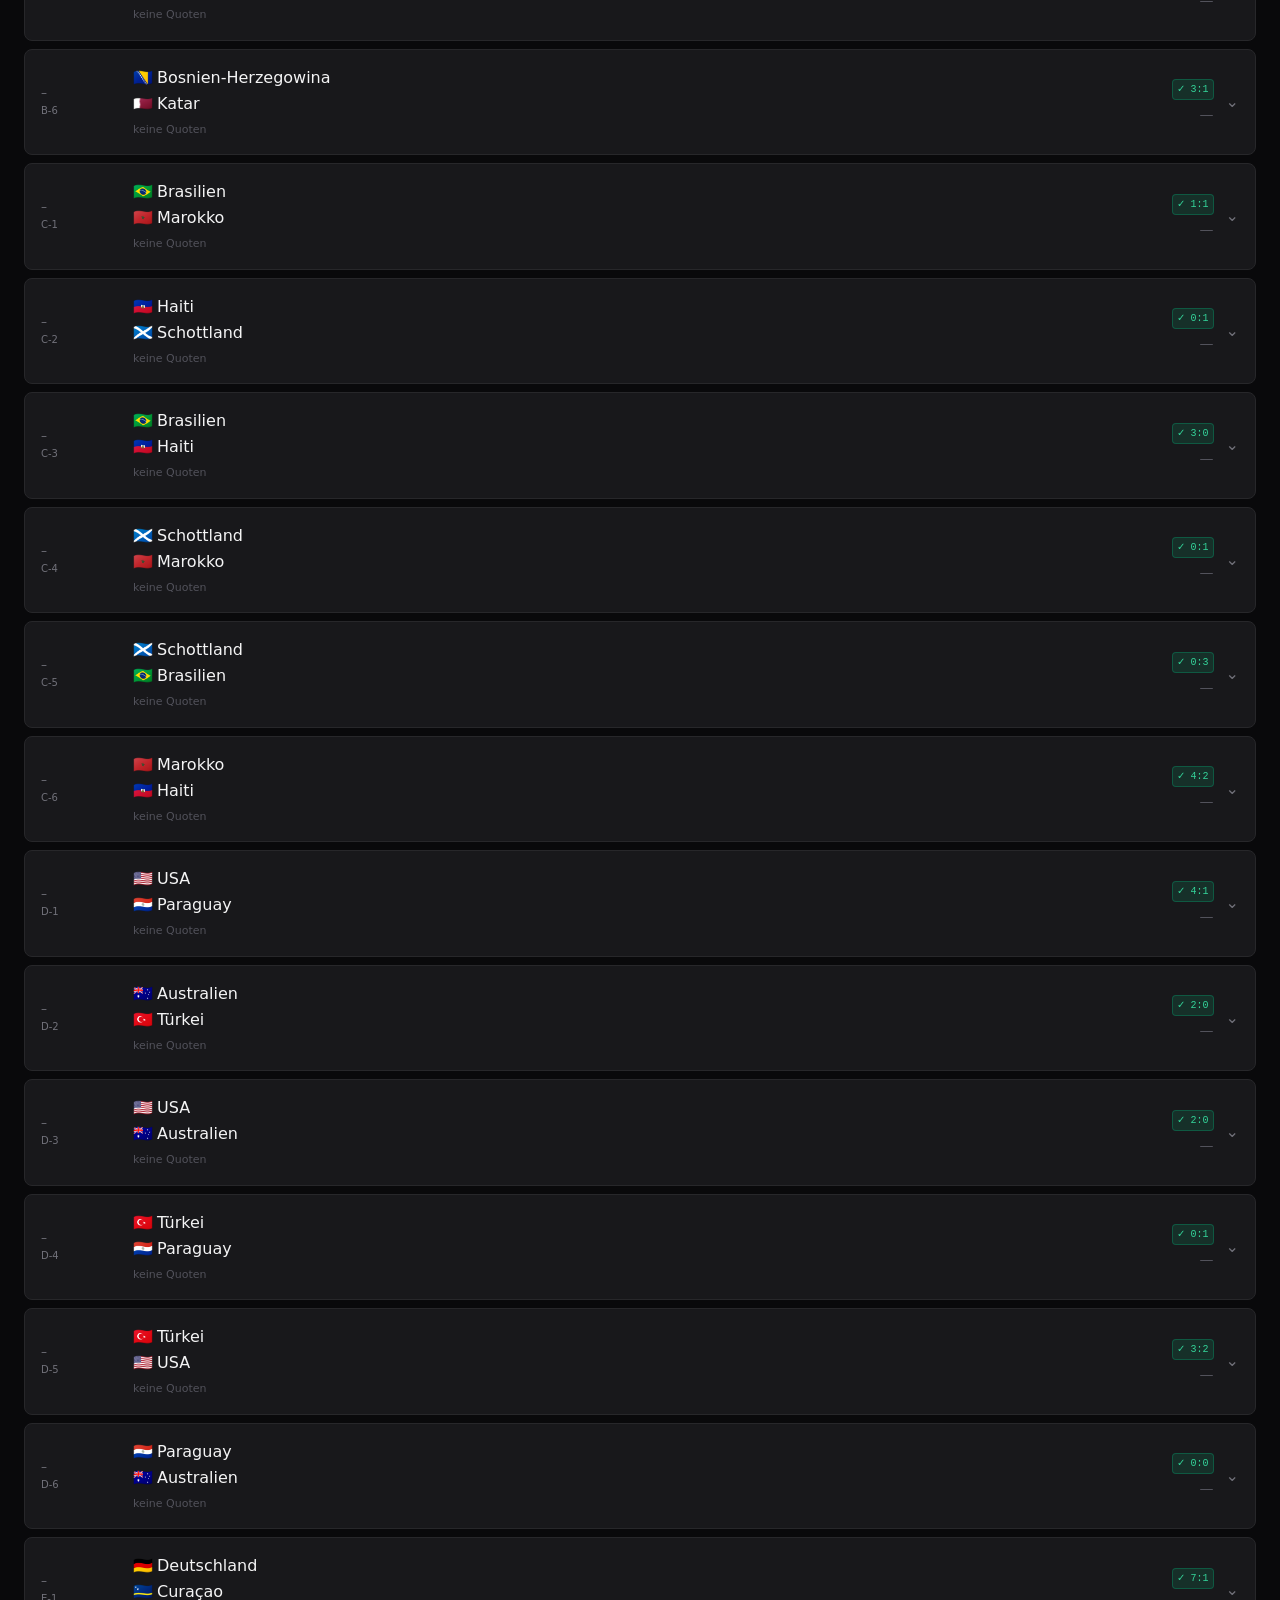
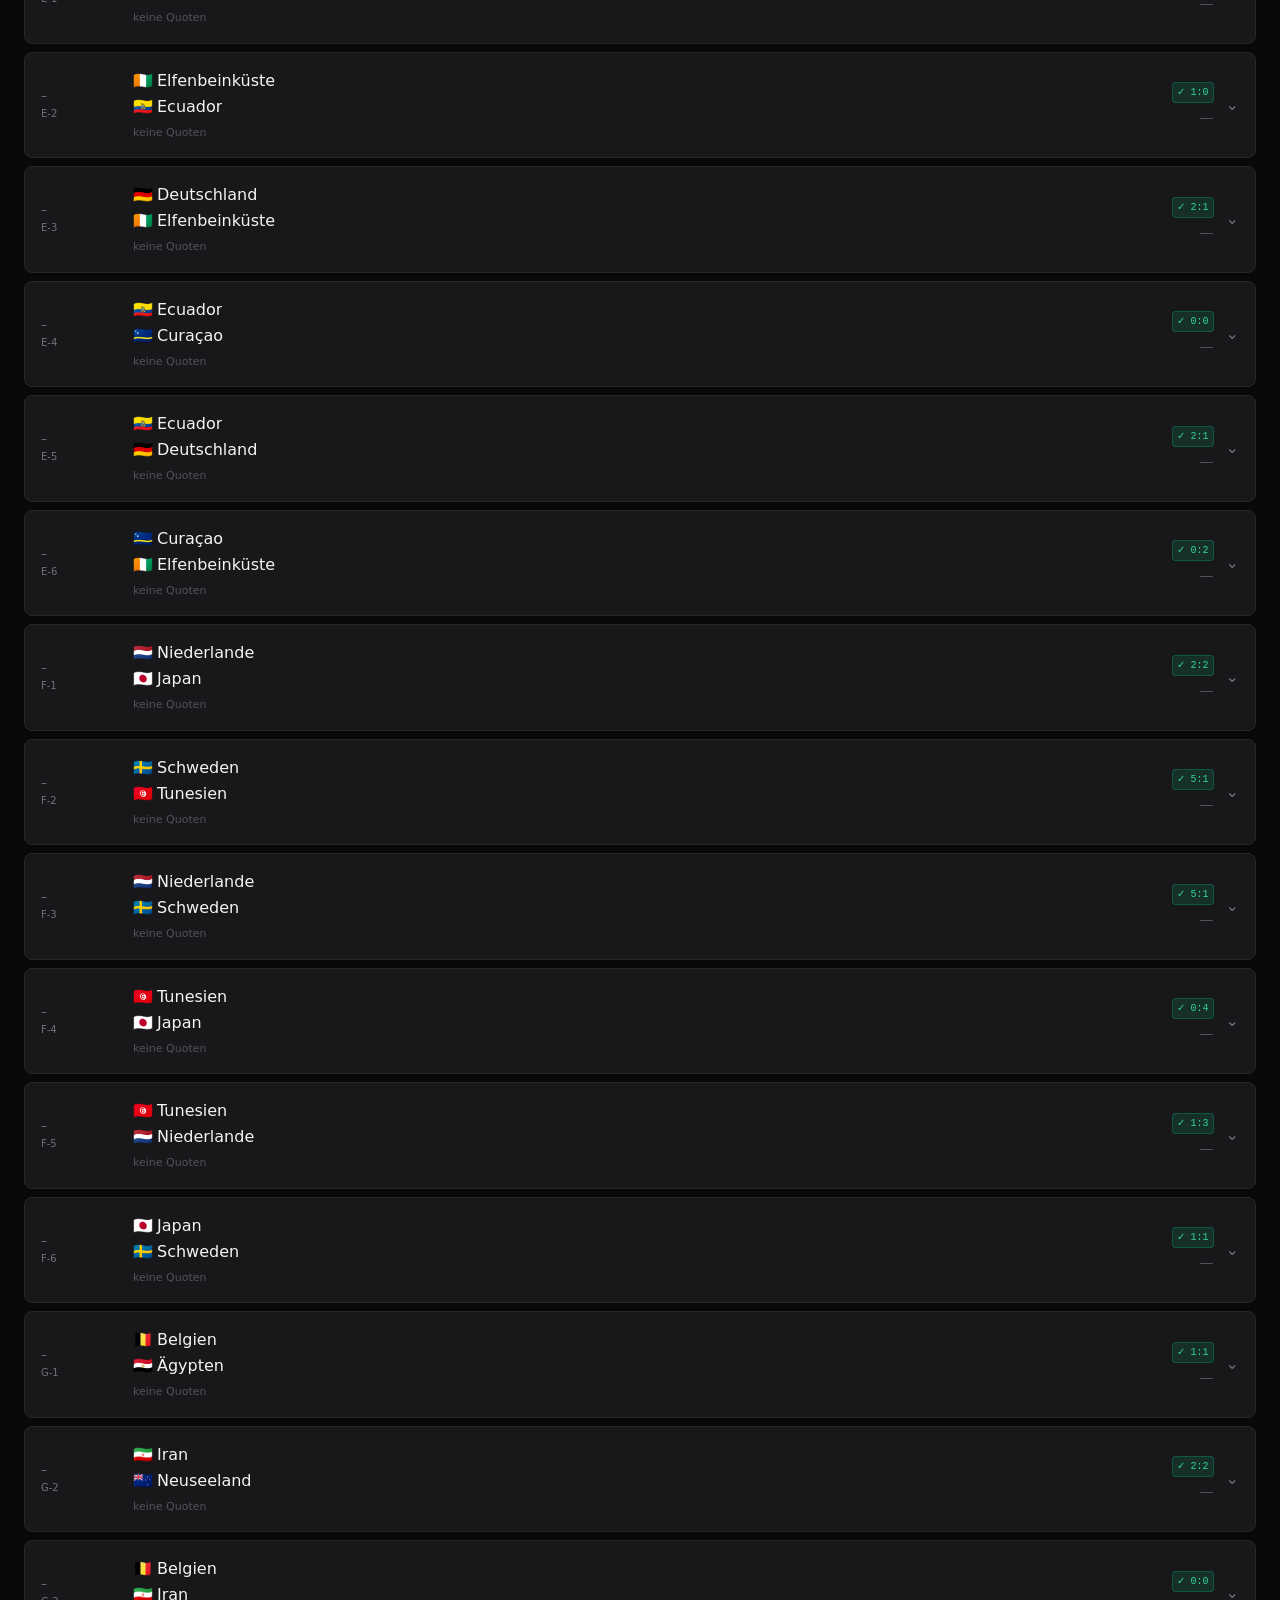
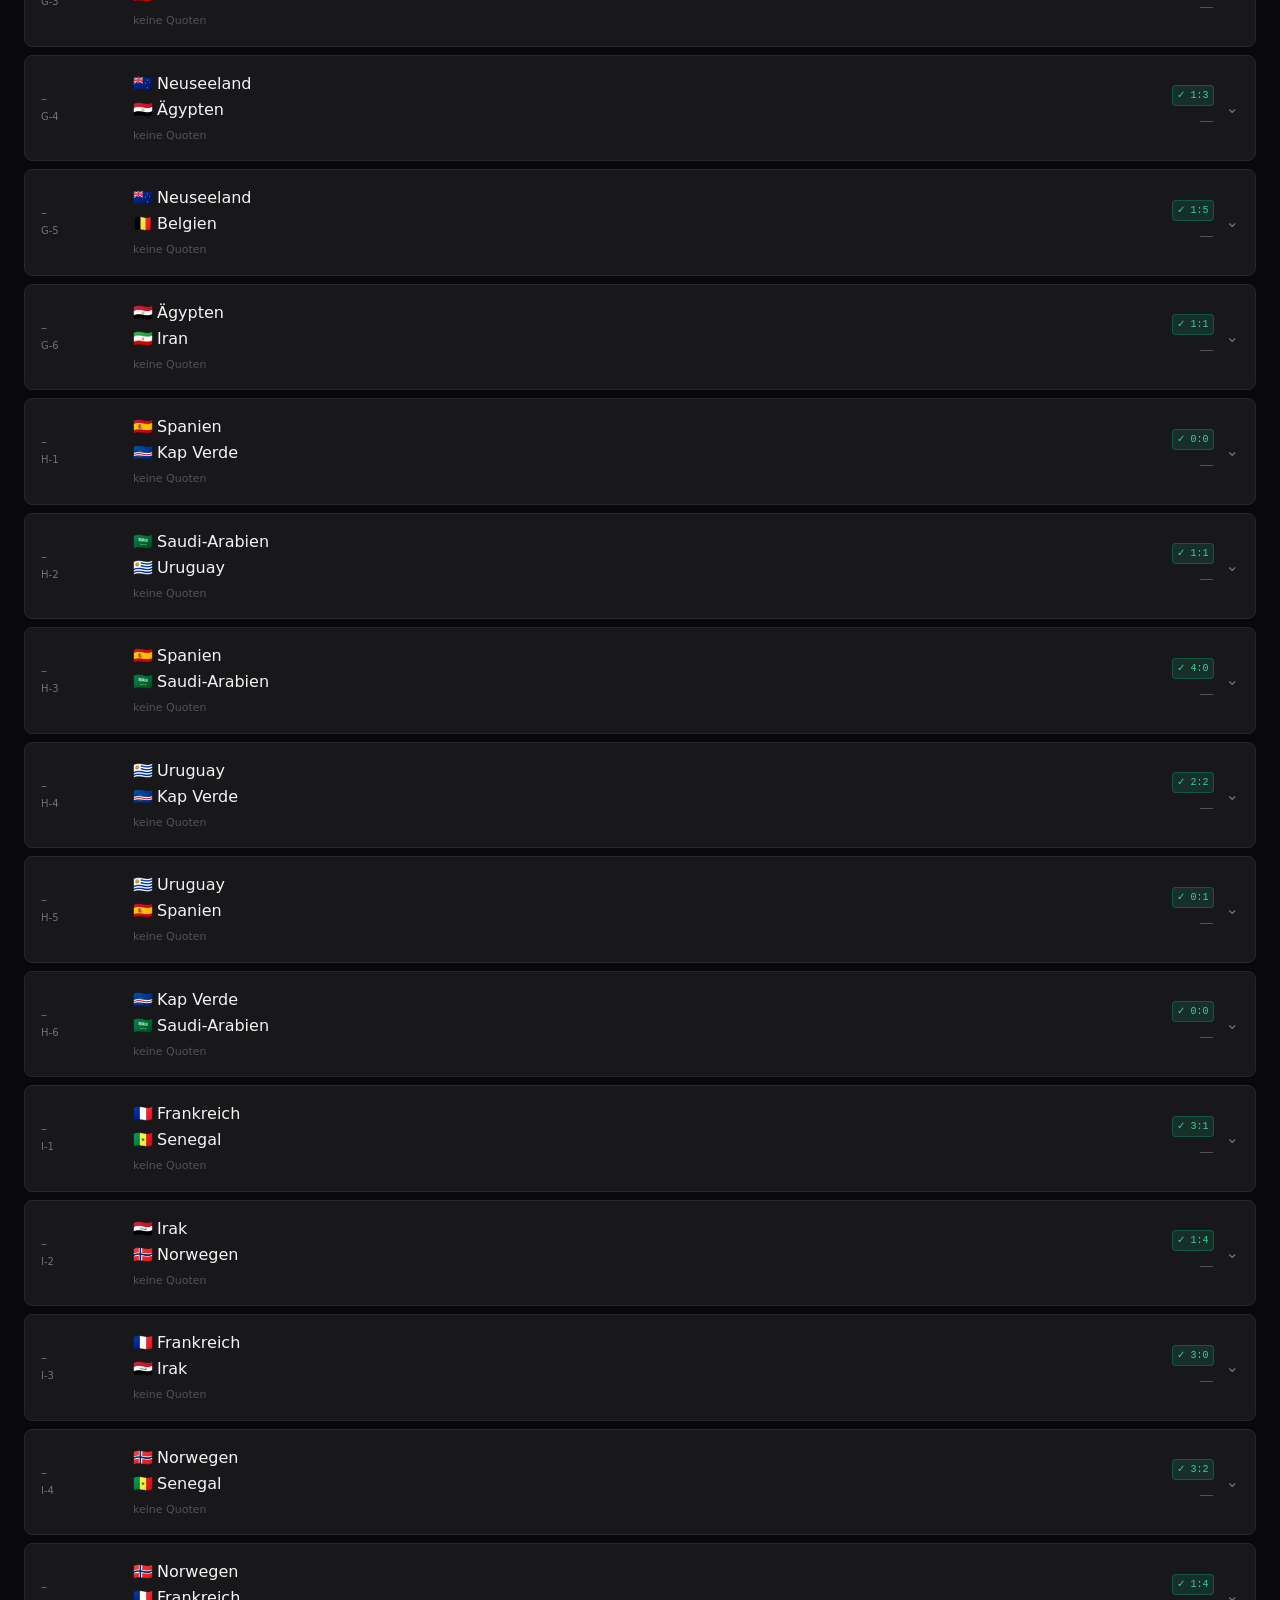
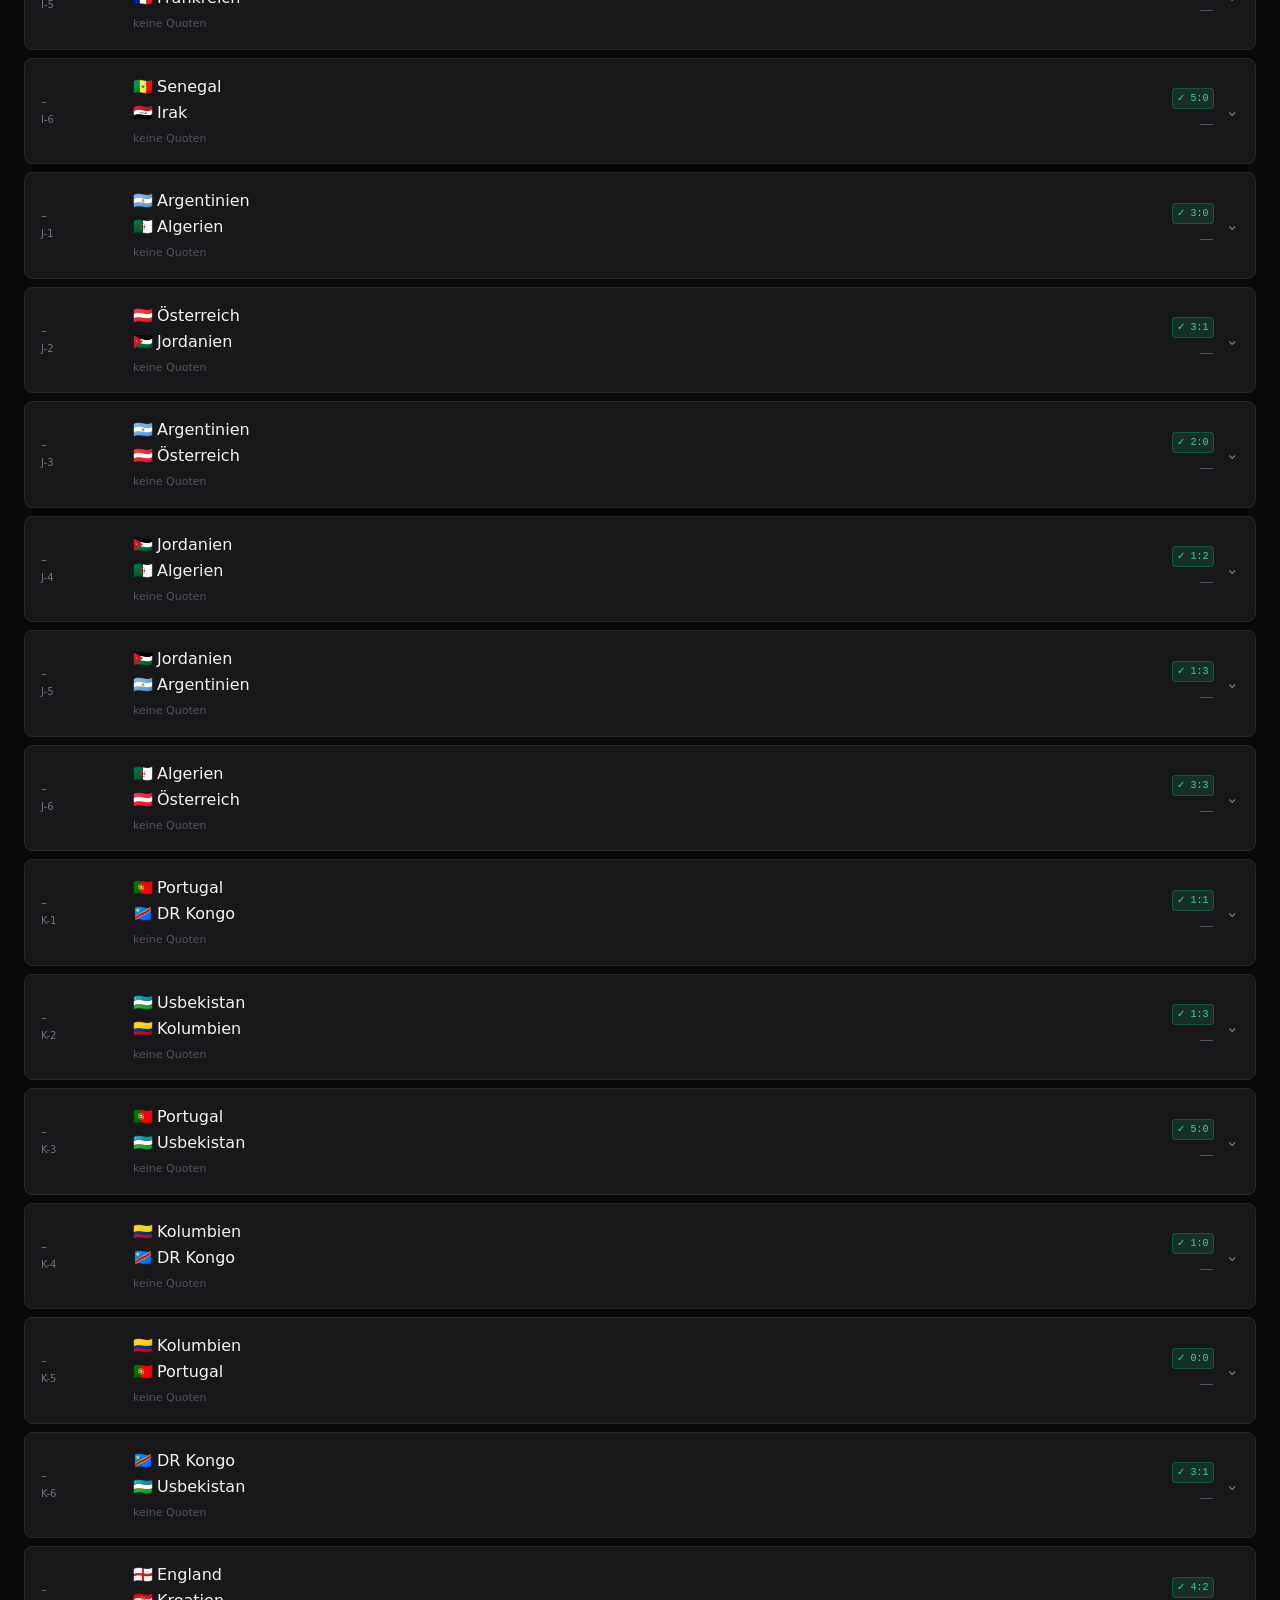
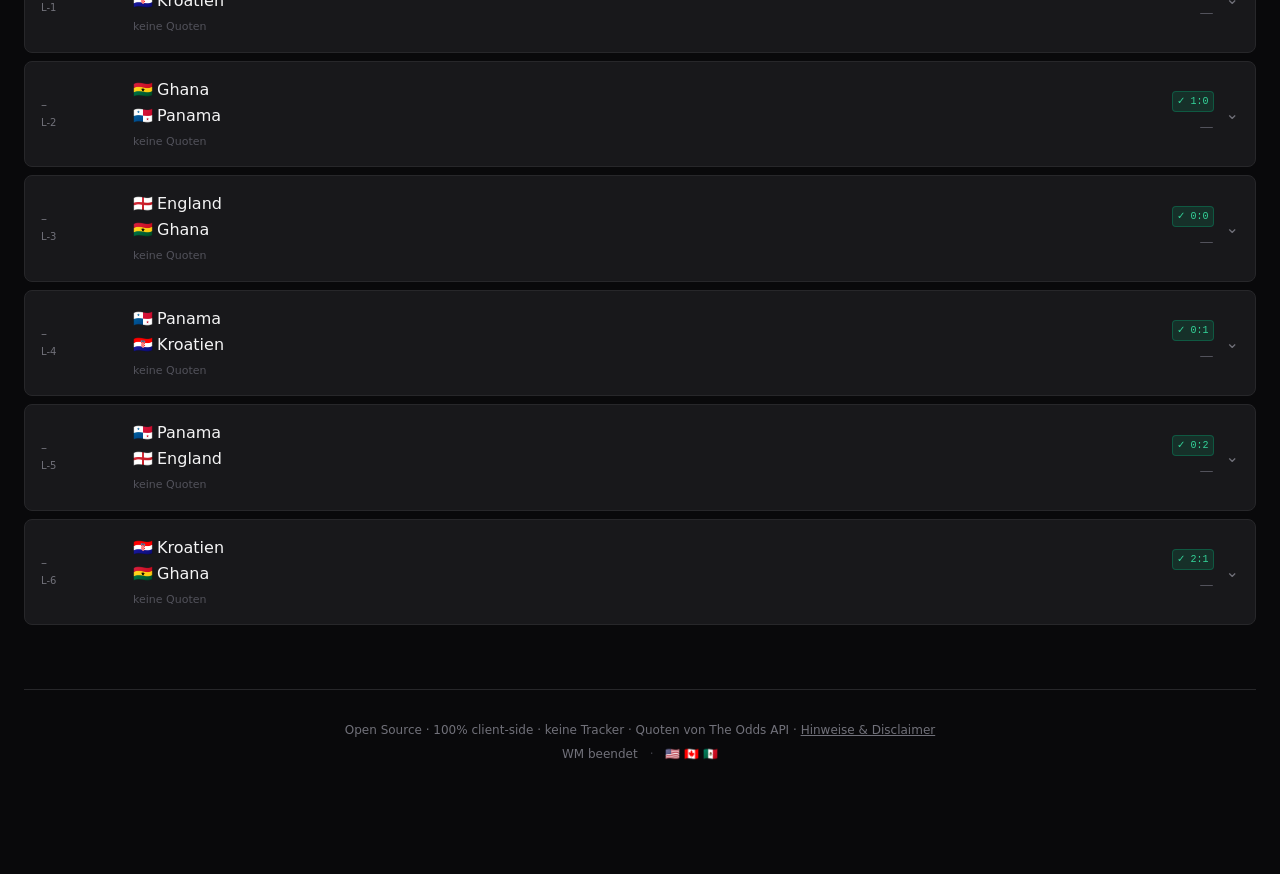
==== commit 9cb28bb6: "feat: add evaluation section and launch config Add evaluation feature to compare forecasts against a" ====
--- a/de/index.html
+++ b/de/index.html
@@ -54,9 +54,9 @@
 <link rel="icon" type="image/svg+xml" href="/favicon.svg">
 <link rel="preconnect" href="https://api.the-odds-api.com" crossorigin>
 <link rel="dns-prefetch" href="https://api.the-odds-api.com">
-<link rel="stylesheet" href="/assets/styles.css?v=v2026.06.28.0940">
-
-<link rel="stylesheet" href="/assets/tailwind.css?v=v2026.06.28.0940" fetchpriority="high">
+<link rel="stylesheet" href="/assets/styles.css?v=v2026.07.04.1243">
+
+<link rel="stylesheet" href="/assets/tailwind.css?v=v2026.07.04.1243" fetchpriority="high">
 <script defer src="https://cdn.vercel-insights.com/v1/script.js"></script>
 <script>window.APP_LANG = 'de';</script>
 </head>
@@ -224,8 +224,8 @@
 
 <div id="toast" class="fixed bottom-4 right-4 left-4 sm:left-auto z-[200] bg-zinc-900 border border-emerald-500 text-white px-4 py-2.5 rounded-lg shadow-xl text-sm opacity-0 pointer-events-none transition-all"></div>
 
-<link rel="preload" as="script" href="/assets/i18n.min.js?v=v2026.06.28.0940">
-<script defer src="/assets/i18n.min.js?v=v2026.06.28.0940"></script>
-<script defer src="/assets/app.min.js?v=v2026.06.28.0940"></script>
+<link rel="preload" as="script" href="/assets/i18n.min.js?v=v2026.07.04.1243">
+<script defer src="/assets/i18n.min.js?v=v2026.07.04.1243"></script>
+<script defer src="/assets/app.min.js?v=v2026.07.04.1243"></script>
 </body>
 </html>
